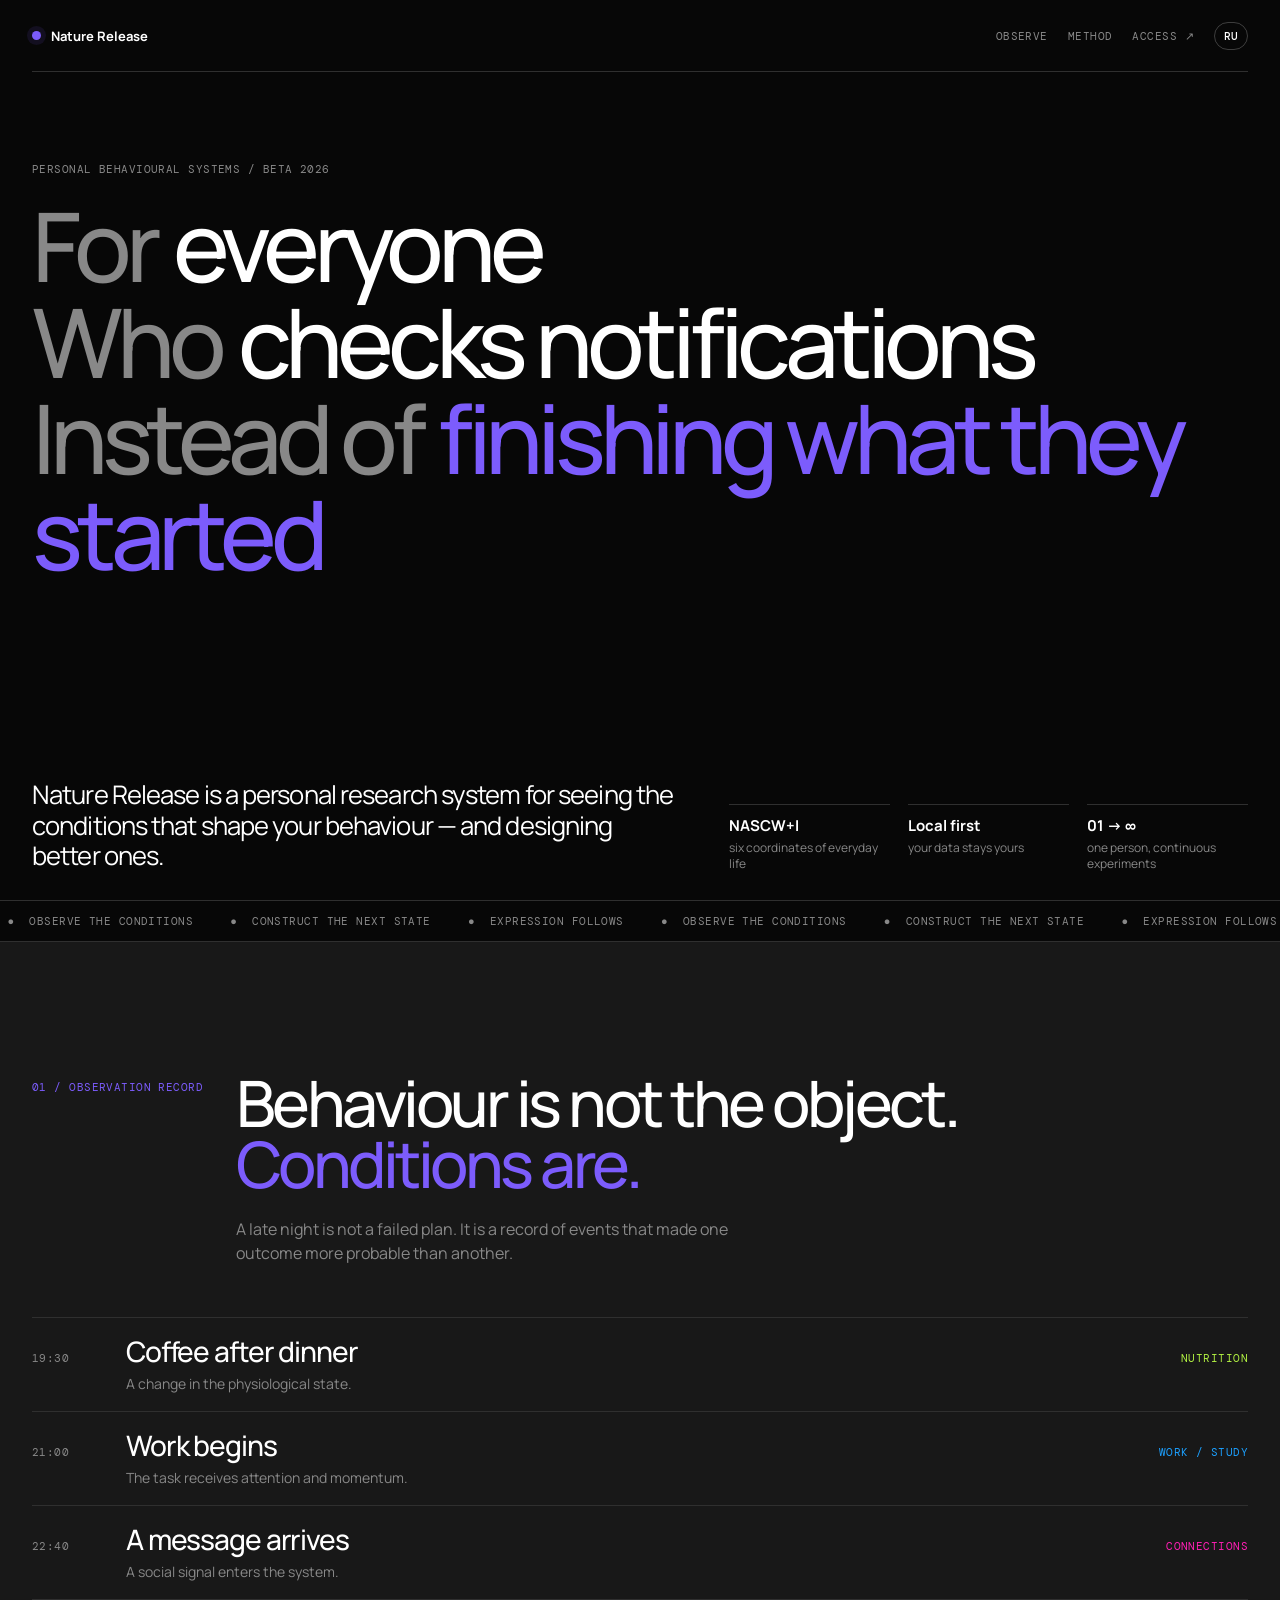
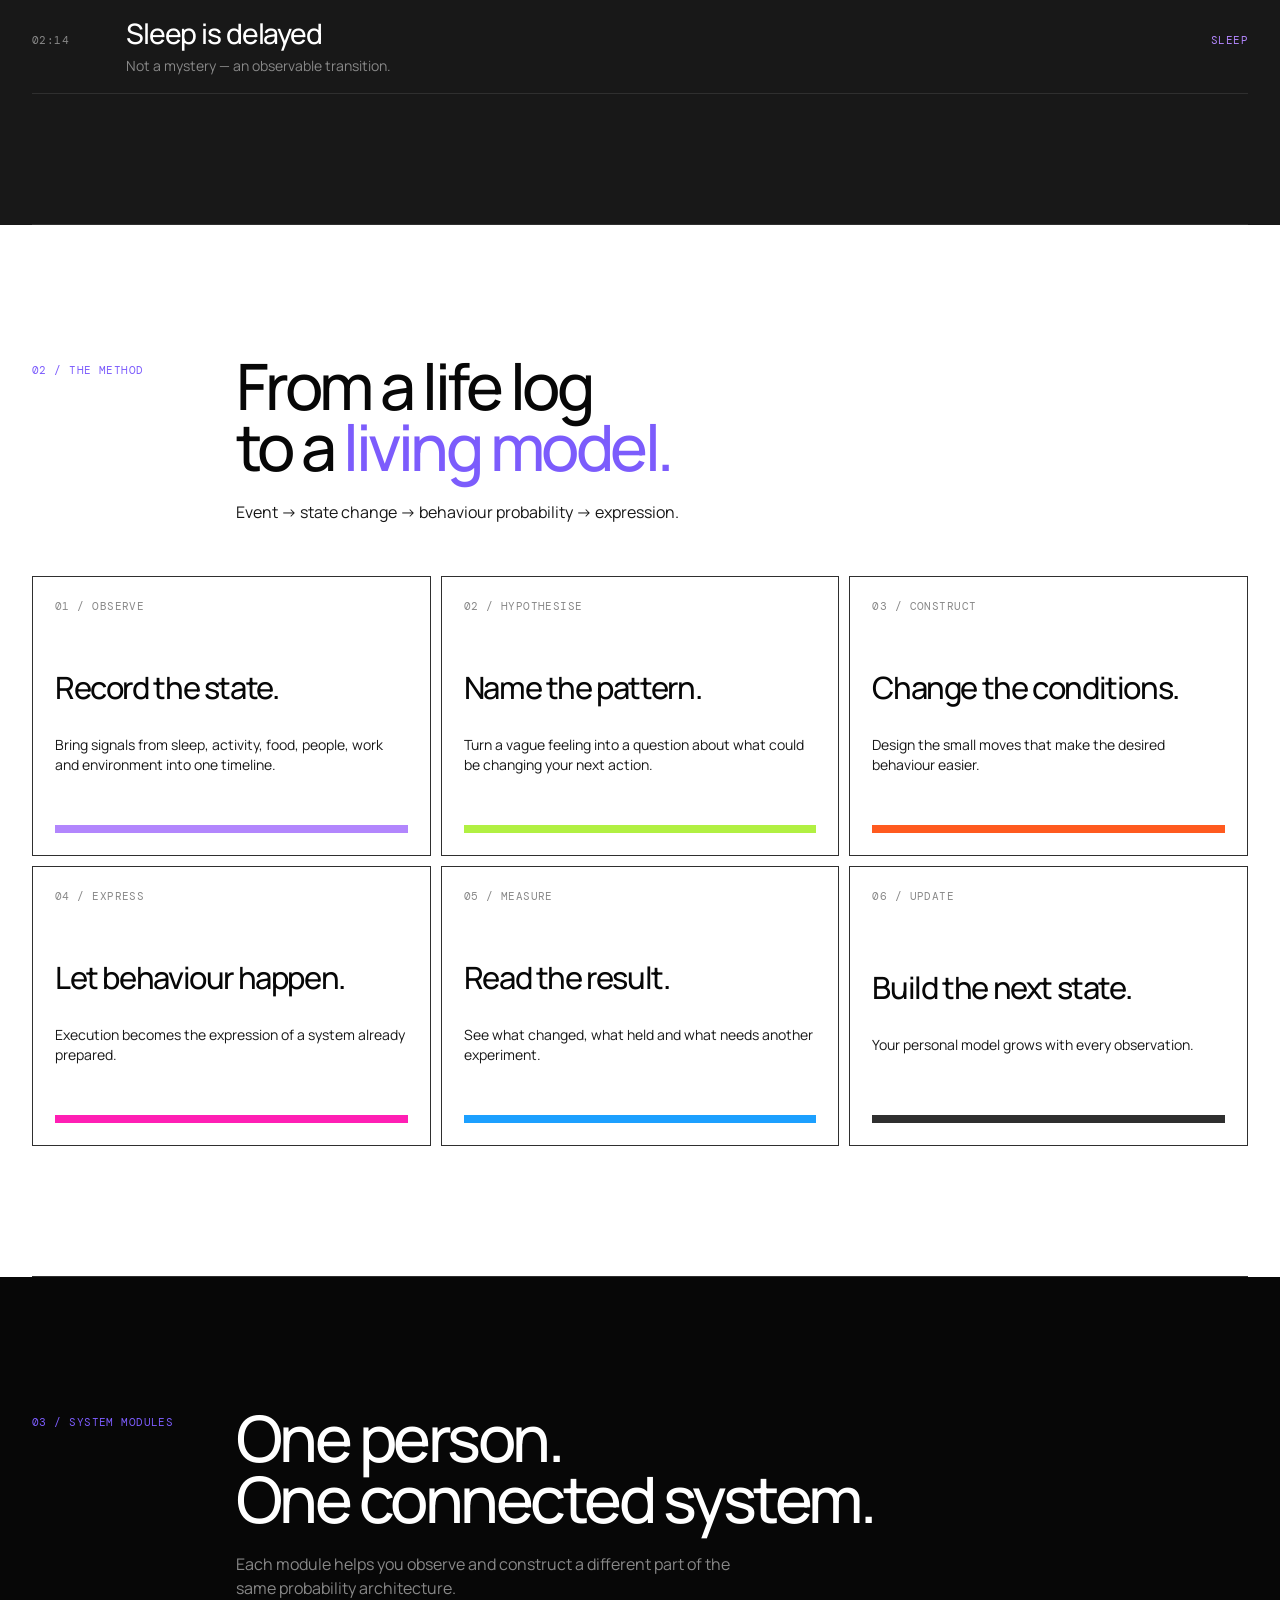
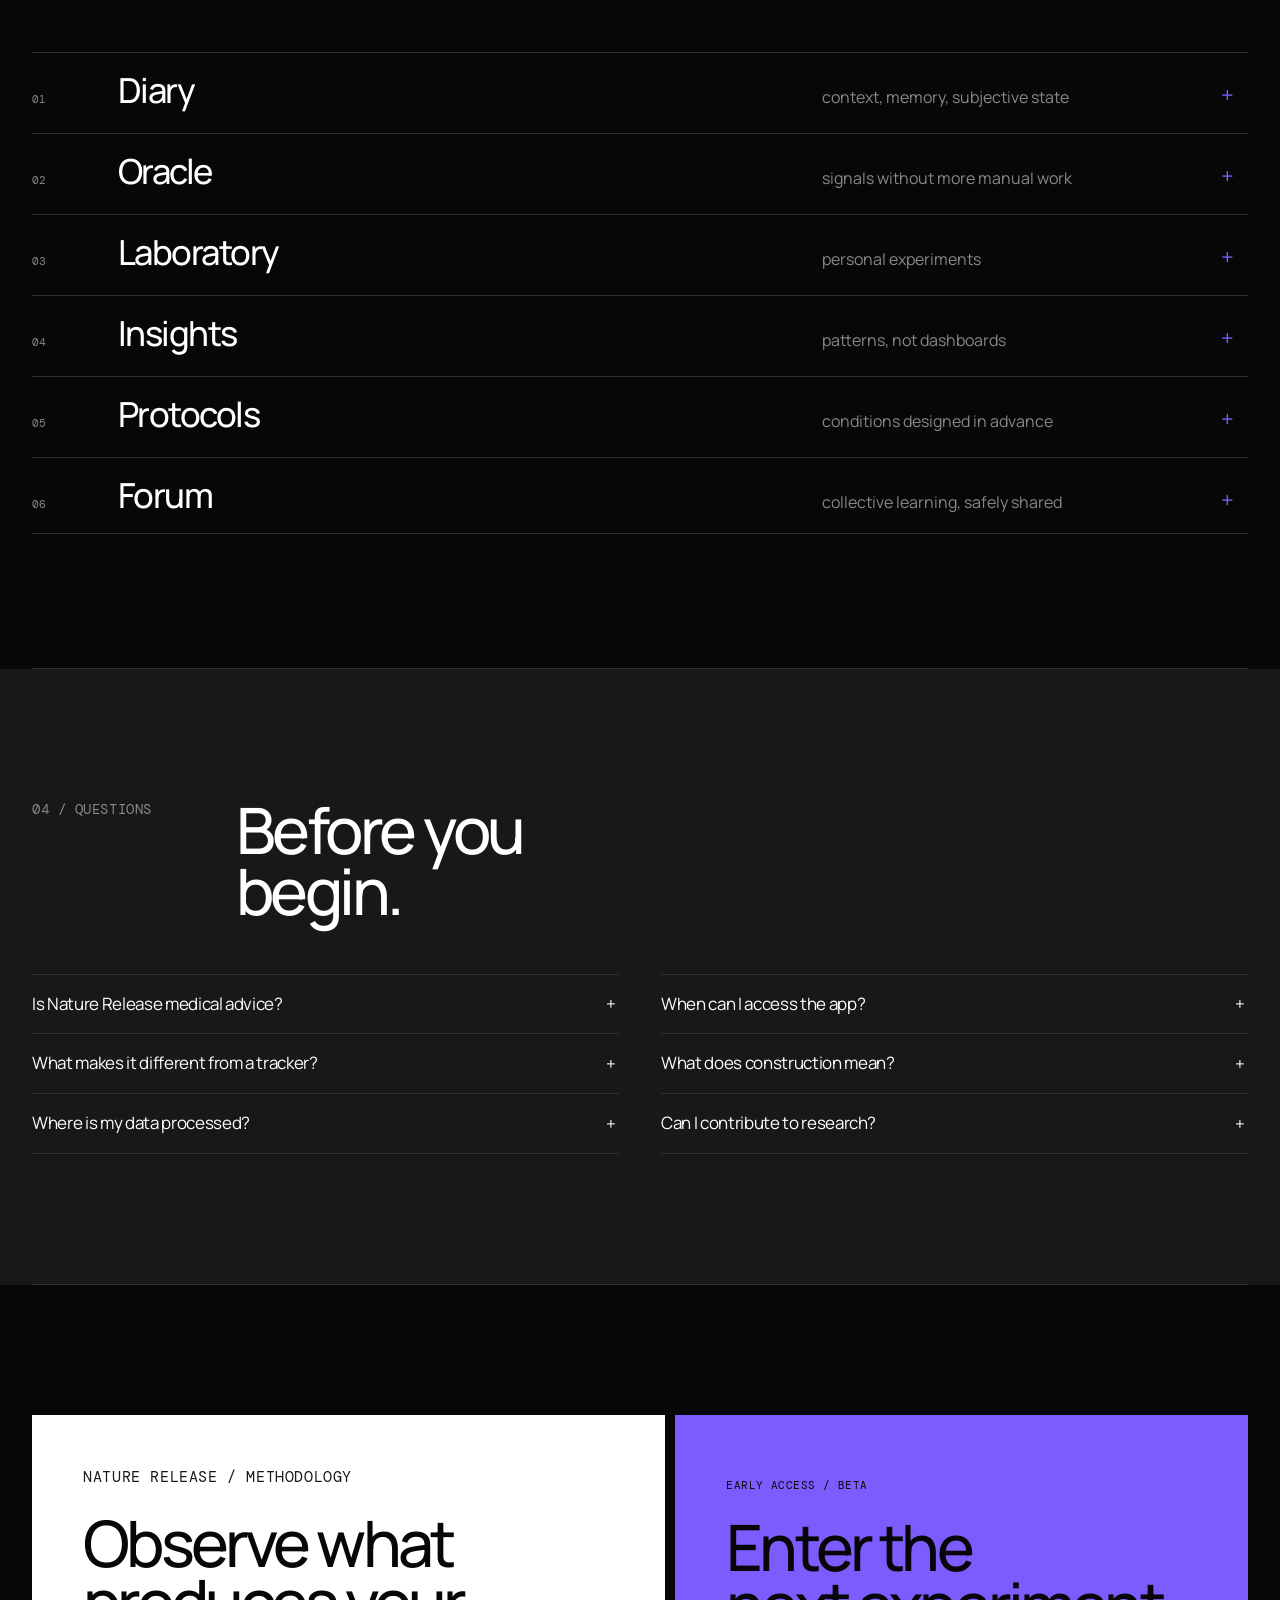
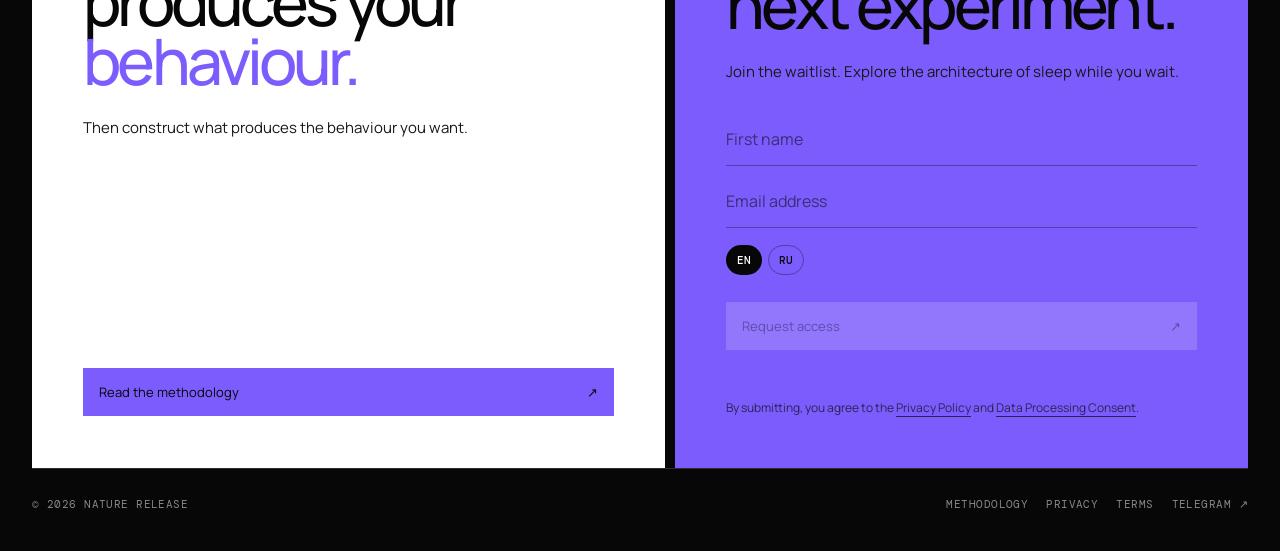
==== index.html @ 045cfcec "Use signal accent across site pages" ====
<!doctype html>
<html lang="en">
<head>
  <meta charset="utf-8"><meta name="viewport" content="width=device-width,initial-scale=1">
  <meta name="description" content="Nature Release is a personal research system for understanding the conditions that shape behaviour.">
  <title>Nature Release — Track. Experiment. Evolve.</title>
  <link rel="icon" type="image/png" href="assets/images/favicon.png">
  <link rel="preconnect" href="https://fonts.googleapis.com"><link rel="preconnect" href="https://fonts.gstatic.com" crossorigin>
  <link href="https://fonts.googleapis.com/css2?family=DM+Mono:wght@400;500&family=Manrope:wght@400;500;600;700&display=swap" rel="stylesheet">
  <link rel="stylesheet" href="assets/styles/tokens.css?v=signal-v2">
  <style>
    :root{--ink:var(--black);--paper:var(--white);--line:var(--grey);--quiet:var(--light-grey);--signal:var(--sleep)}*{box-sizing:border-box}html{scroll-behavior:smooth}body{margin:0;min-width:320px;overflow-x:hidden;background:var(--ink);color:var(--paper);font-family:Manrope,Arial,sans-serif;-webkit-font-smoothing:antialiased}a{color:inherit;text-decoration:none}button,input{font:inherit}.shell{width:min(1360px,calc(100% - 64px));margin:auto}.mono{font-family:"DM Mono",monospace;font-size:11px;letter-spacing:.04em;text-transform:uppercase}.nav{height:72px;display:flex;align-items:center;justify-content:space-between;gap:24px;border-bottom:1px solid var(--line)}.brand{display:flex;align-items:center;gap:10px;font-size:13px;font-weight:700}.mark{width:9px;height:9px;border-radius:50%;background:var(--signal);box-shadow:0 0 0 5px var(--sleep-10)}.nav__right{display:flex;align-items:center;gap:20px;color:var(--quiet)}.nav__link:hover{color:var(--signal)}.language{padding:6px 9px;border:1px solid var(--white-22);border-radius:99px;background:transparent;color:var(--paper);cursor:pointer;font:500 11px "DM Mono",monospace}.language:hover{border-color:var(--signal);color:var(--signal)}.hero{min-height:calc(100svh - 72px);display:flex;flex-direction:column;justify-content:space-between;padding:clamp(48px,7vw,92px) 0 28px}.eyebrow{margin:0 0 22px;color:var(--quiet)}h1{max-width:1120px;margin:0;font-size:clamp(58px,9vw,136px);font-weight:500;letter-spacing:-.06em;line-height:.86}em,.signal{color:var(--signal);font-style:normal}.hero__bottom{display:grid;grid-template-columns:minmax(0,1fr) minmax(380px,.8fr);gap:48px;align-items:end}.hero__intro{max-width:655px;margin:0;font-size:clamp(18px,2vw,28px);letter-spacing:-.035em;line-height:1.2}.facts{display:grid;grid-template-columns:repeat(3,1fr);gap:18px}.fact{padding-top:10px;border-top:1px solid var(--line)}.fact b{display:block;font-size:15px}.fact span{display:block;margin-top:4px;color:var(--quiet);font-size:12px;line-height:1.35}.ticker{overflow:hidden;border-top:1px solid var(--line);border-bottom:1px solid var(--line);white-space:nowrap}.ticker__track{display:flex;width:max-content;will-change:transform;animation:ticker 28s linear infinite}.ticker__track span{display:block;flex:none;padding:13px 0;color:var(--quiet)}@keyframes ticker{to{transform:translateX(-50%)}}.section{padding:130px 0;border-bottom:1px solid var(--line)}.head{display:grid;grid-template-columns:minmax(130px,1fr) minmax(0,2fr);gap:24px;margin-bottom:52px}.label{margin:8px 0 0;color:var(--signal)}h2{max-width:760px;margin:0;font-size:clamp(38px,5vw,72px);font-weight:500;letter-spacing:-.055em;line-height:.96}.about{max-width:520px;margin:22px 0 0;color:var(--quiet);font-size:16px;line-height:1.5}.observation{background:var(--dark-grey)}.record{display:grid;grid-template-columns:78px minmax(0,1fr) 160px;gap:16px;align-items:baseline;padding:18px 0;border-top:1px solid var(--line)}.record:last-child{border-bottom:1px solid var(--line)}.record__time{color:var(--quiet)}.record__title{font-size:clamp(20px,2.2vw,31px);font-weight:500;letter-spacing:-.04em;line-height:1.1}.method{background:var(--paper);color:var(--ink)}.method .label{color:var(--connection)}.method .about{color:var(--dark-grey)}.grid{display:grid;grid-template-columns:repeat(12,1fr);gap:10px}.card{grid-column:span 4;display:flex;min-height:280px;flex-direction:column;justify-content:space-between;padding:22px;border:1px solid var(--grey);transition:background .22s,color .22s,transform .22s}.card:hover{transform:translateY(-4px);background:var(--ink);color:var(--paper)}.card__num{color:var(--quiet)}.card h3{margin:32px 0;font-size:clamp(24px,2.4vw,35px);font-weight:500;letter-spacing:-.045em;line-height:1}.card p{margin:0;color:var(--dark-grey);font-size:14px;line-height:1.45}.card:hover p,.card:hover .card__num{color:var(--light-grey)}.bar{width:100%;height:8px;margin-top:22px;background:var(--sleep)}.card:nth-child(2) .bar{background:var(--nutrition)}.card:nth-child(3) .bar{background:var(--activity)}.card:nth-child(4) .bar{background:var(--connection)}.card:nth-child(5) .bar{background:var(--workstudy)}.card:nth-child(6) .bar{background:var(--grey)}.module{width:100%;padding:0;border:0;border-top:1px solid var(--line);background:transparent;color:inherit;text-align:left;cursor:pointer}.module:last-child{border-bottom:1px solid var(--line)}.module__top{display:grid;grid-template-columns:70px minmax(0,1fr) minmax(180px,.55fr) 32px;gap:16px;align-items:baseline;padding:20px 0}.module__num,.module__hint{color:var(--quiet)}.module__name{font-size:clamp(23px,2.7vw,39px);font-weight:500;letter-spacing:-.045em;line-height:1}.arrow{color:var(--signal);font-size:22px;text-align:right;transition:transform .25s}.module[aria-expanded="true"] .arrow{transform:rotate(45deg)}.detail{display:grid;grid-template-columns:70px minmax(0,1fr) minmax(180px,.55fr) 32px;gap:16px;max-height:0;overflow:hidden;opacity:0;transition:max-height .35s,opacity .25s,padding .25s}.module[aria-expanded="true"] .detail{max-height:150px;padding:0 0 24px;opacity:1}.detail p{grid-column:2/4;max-width:710px;margin:0;color:var(--quiet);font-size:15px;line-height:1.55}.detail strong{color:var(--paper);font-weight:500}.faq{background:var(--dark-grey)}.faq-grid{display:grid;grid-template-columns:repeat(2,minmax(0,1fr));gap:0 42px}.faq details{border-top:1px solid var(--line)}.faq details:last-child{border-bottom:1px solid var(--line)}summary{display:flex;justify-content:space-between;gap:18px;padding:18px 0;cursor:pointer;font-size:17px;letter-spacing:-.02em;list-style:none}summary::-webkit-details-marker{display:none}summary:after{content:'+';color:var(--signal);font:400 20px "DM Mono",monospace}details[open] summary:after{content:'−'}.faq p{margin:0 0 20px;color:var(--quiet);font-size:14px;line-height:1.55}.access{padding-bottom:0}.access-grid{display:grid;grid-template-columns:1.05fr .95fr;gap:10px}.manifesto,.signup{min-height:500px;padding:clamp(28px,4vw,58px)}.manifesto{display:flex;flex-direction:column;justify-content:space-between;background:var(--paper);color:var(--ink)}.manifesto h2,.signup h2{margin:26px 0;font-size:clamp(40px,5vw,73px);font-weight:500;letter-spacing:-.06em;line-height:.92}.manifesto p,.signup__intro{max-width:480px;margin:0;color:var(--dark-grey);font-size:15px;line-height:1.45}.line-link,.submit{display:flex;justify-content:space-between;padding-top:12px;border-top:1px solid currentColor;font-size:13px}.signup{background:var(--signal);color:var(--ink)}.signup__intro{margin-bottom:30px}.signup form{display:grid;gap:9px;max-width:480px}.signup input{width:100%;padding:15px 0;border:0;border-bottom:1px solid var(--black-35);border-radius:0;outline:0;background:transparent;color:var(--ink);font-size:16px}.signup input::placeholder{color:var(--black-55)}.form-language{display:flex;gap:6px;margin:8px 0}.form-language button{padding:7px 10px;border:1px solid var(--black-35);border-radius:99px;background:transparent;color:var(--ink);cursor:pointer;font:500 11px "DM Mono",monospace}.form-language button.active{background:var(--ink);color:var(--paper)}.submit{width:100%;margin-top:10px;border-right:0;border-bottom:0;border-left:0;background:transparent;color:var(--ink);cursor:pointer;text-align:left}.submit:disabled{opacity:.6;cursor:wait}.message{min-height:20px;margin:7px 0 0;font-size:13px}.note{max-width:480px;margin:22px 0 0;color:var(--black-68);font-size:12px;line-height:1.45}.note a{border-bottom:1px solid currentColor}.footer{display:flex;justify-content:space-between;gap:18px;padding:28px 0 40px;color:var(--quiet)}.footer__links{display:flex;flex-wrap:wrap;gap:18px}.footer a:hover{color:var(--paper)}.reveal{opacity:0;transform:translateY(16px);transition:opacity .65s,transform .65s}.reveal.visible{opacity:1;transform:none}@media(max-width:900px){.hero__bottom,.head,.access-grid{grid-template-columns:1fr}.card{grid-column:span 6}.record{grid-template-columns:48px minmax(0,1fr)}.record__meta{grid-column:2;text-align:left}.module__top{grid-template-columns:45px minmax(0,1fr) 30px}.module__hint{display:none}.detail{grid-template-columns:45px minmax(0,1fr) 30px}.detail p{grid-column:2/3}}@media(max-width:620px){.shell{width:min(100% - 34px,1360px)}.nav{height:58px}.nav__right{gap:10px}.nav__link:not(:last-of-type){display:none}.hero{min-height:calc(100svh - 58px);padding:40px 0 20px}h1{font-size:clamp(55px,16.2vw,92px);line-height:.9}.facts{gap:10px}.fact b{font-size:13px}.fact span{font-size:11px}.section{padding:78px 0}.head{margin-bottom:34px}h2{font-size:clamp(38px,13vw,62px)}.grid{display:block}.card{min-height:230px;margin-top:-1px}.faq-grid{grid-template-columns:1fr}.manifesto,.signup{min-height:0;padding:30px 22px}.footer{flex-wrap:wrap;font-size:11px}}
    /* Interface accent is intentionally separate from NASCW condition colours. */
    :root{--signal:var(--signal-value,#7C5CFC);--signal-10:rgb(from var(--signal) r g b / .1)}
    .mark{box-shadow:0 0 0 5px var(--signal-10)}
    .method .label{color:var(--signal)}
    .record:nth-child(1) .record__meta{color:var(--nutrition)}
    .record:nth-child(2) .record__meta{color:var(--workstudy)}
    .record:nth-child(3) .record__meta{color:var(--connection)}
    .record:nth-child(4) .record__meta{color:var(--sleep)}
    .module{appearance:none;-webkit-appearance:none;-webkit-tap-highlight-color:transparent}
    .module:focus{outline:none}.module:focus-visible{outline:1px solid var(--signal);outline-offset:-1px}.module:active,.module[aria-expanded="true"]{background:transparent;color:var(--paper)}
    .head{grid-template-columns:180px minmax(0,1fr)}
    .line-link,.submit{min-height:48px;padding:14px 16px;border:1px solid currentColor;align-items:center;transition:transform .2s,background .2s,color .2s}.manifesto .line-link,.signup .submit{background:var(--ink);color:var(--paper)}.manifesto .line-link:hover,.signup .submit:hover{transform:translateY(-2px);background:transparent;color:var(--ink)}
    .line-link,.submit{border:0}.manifesto .line-link{background:var(--signal);color:var(--black)}.signup .submit{background:var(--paper);color:var(--black)}.manifesto .line-link:hover,.signup .submit:hover{background:var(--ink);color:var(--paper)}.signup .submit:disabled,.signup .submit:disabled:hover{transform:none;background:var(--white-28);color:var(--black-55);cursor:not-allowed}
    .arrow,.faq-icon{display:inline-grid;place-items:center;width:1em;height:1em;line-height:1;transform-origin:50% 50%;transition:transform .32s cubic-bezier(.2,.8,.2,1);will-change:transform}.module[aria-expanded="true"] .arrow{transform:rotate(135deg)}
    .faq-item{border-top:1px solid var(--line)}.faq-grid>div .faq-item:last-child{border-bottom:1px solid var(--line)}.faq-toggle{display:flex;align-items:center;justify-content:space-between;gap:18px;width:100%;padding:18px 0;border:0;background:transparent;color:var(--paper);cursor:pointer;font:400 17px/1.35 Manrope,Arial,sans-serif;letter-spacing:-.02em;text-align:left;appearance:none;-webkit-appearance:none;-webkit-tap-highlight-color:transparent}.faq-toggle:focus{outline:none}.faq-toggle:focus-visible{outline:1px solid var(--signal);outline-offset:-1px}.faq-toggle[aria-expanded="true"] .faq-icon{transform:rotate(135deg)}.faq-answer{max-height:0;overflow:hidden;opacity:0;transition:max-height .35s ease,opacity .22s ease,padding .22s ease}.faq-item[aria-expanded="true"] .faq-answer{max-height:220px;padding-bottom:20px;opacity:1}.faq-answer p{margin:0;color:var(--quiet);font-size:14px;line-height:1.55}
    .record__desc{display:block;margin-top:7px;color:var(--quiet);font-size:14px}.record__meta{color:var(--signal);text-align:right}
    .hero__title{max-width:1240px;margin:0;font-size:clamp(52px,7.5vw,114px);font-weight:500;letter-spacing:-.065em;line-height:1}.hero__for,.hero__line{display:block}.hero__for{display:flex;gap:.18em}.hero__line{display:block}.hero__label{color:var(--quiet);font:inherit;letter-spacing:inherit}.hero__line .hero__label{margin-right:.18em}.hero__thesis{display:inline;position:relative;top:0;overflow-wrap:anywhere;transition:opacity .32s ease,top .32s cubic-bezier(.2,.8,.2,1)}.hero__thesis--signal{color:var(--signal)}.hero__thesis.is-leaving{opacity:0;top:.12em}.hero__thesis.is-entering{opacity:0;top:-.12em;transition:none}
    @media(max-width:900px){.head{grid-template-columns:1fr}}
    @media(max-width:620px){.hero__title{font-size:clamp(47px,13.5vw,72px);line-height:1}}
  </style>
</head>
<body>
  <header class="shell nav"><a class="brand" href="#top" data-analytics-cta="brand"><i class="mark"></i>Nature Release</a><nav class="nav__right mono"><a class="nav__link" href="#observation" data-analytics-cta="header_observation" data-t="nav1">Observe</a><a class="nav__link" href="#method" data-analytics-cta="header_method" data-t="nav2">Method</a><a class="nav__link" href="#access" data-analytics-cta="header_access" data-t="nav3">Access ↗</a><button class="language" id="language">RU</button></nav></header>
  <main id="top">
    <section class="shell hero"><div class="reveal"><p class="mono eyebrow" data-t="eyebrow">Personal behavioural systems / Beta 2026</p><h1 class="hero__title"><span class="hero__for"><span class="hero__label" id="heroForLabel">For</span><span id="heroFor">everyone</span></span><span class="hero__line"><span class="hero__label" id="heroWhoLabel">Who</span><span class="hero__thesis" id="heroWho">scrolls Reels</span></span><span class="hero__line"><span class="hero__label" id="heroInsteadLabel">Instead of</span><span class="hero__thesis hero__thesis--signal" id="heroInstead">going to sleep</span></span></h1></div><div class="hero__bottom reveal"><p class="hero__intro" data-t="intro">Nature Release is a personal research system for seeing the conditions that shape your behaviour — and designing better ones.</p><div class="facts"><div class="fact"><b>NASCW+I</b><span data-t="fact1">six coordinates of everyday life</span></div><div class="fact"><b data-t="fact2b">Local first</b><span data-t="fact2">your data stays yours</span></div><div class="fact"><b>01 → ∞</b><span data-t="fact3">one person, continuous experiments</span></div></div></div></section>
    <div class="ticker mono"><div class="ticker__track"><span data-h="ticker">&nbsp;●&nbsp; OBSERVE THE CONDITIONS &nbsp;&nbsp;&nbsp; ●&nbsp; CONSTRUCT THE NEXT STATE &nbsp;&nbsp;&nbsp; ●&nbsp; EXPRESSION FOLLOWS &nbsp;&nbsp;&nbsp; ●&nbsp; OBSERVE THE CONDITIONS &nbsp;&nbsp;&nbsp; ●&nbsp; CONSTRUCT THE NEXT STATE &nbsp;&nbsp;&nbsp; ●&nbsp; EXPRESSION FOLLOWS &nbsp;&nbsp;&nbsp;</span><span data-h="ticker" aria-hidden="true">&nbsp;●&nbsp; OBSERVE THE CONDITIONS &nbsp;&nbsp;&nbsp; ●&nbsp; CONSTRUCT THE NEXT STATE &nbsp;&nbsp;&nbsp; ●&nbsp; EXPRESSION FOLLOWS &nbsp;&nbsp;&nbsp; ●&nbsp; OBSERVE THE CONDITIONS &nbsp;&nbsp;&nbsp; ●&nbsp; CONSTRUCT THE NEXT STATE &nbsp;&nbsp;&nbsp; ●&nbsp; EXPRESSION FOLLOWS &nbsp;&nbsp;&nbsp;</span></div></div>
    <section class="observation" id="observation"><div class="shell section"><div class="head reveal"><p class="mono label" data-t="olabel">01 / Observation record</p><div><h2 data-h="otitle">Behaviour is not the object.<br><span class="signal">Conditions are.</span></h2><p class="about" data-t="oabout">A late night is not a failed plan. It is a record of events that made one outcome more probable than another.</p></div></div><div class="reveal"><article class="record"><span class="record__time mono">19:30</span><div><strong class="record__title" data-t="r1">Coffee after dinner</strong><span class="record__desc" data-t="rd1">A change in the physiological state.</span></div><span class="record__meta mono" data-t="rm1">Nutrition</span></article><article class="record"><span class="record__time mono">21:00</span><div><strong class="record__title" data-t="r2">Work begins</strong><span class="record__desc" data-t="rd2">The task receives attention and momentum.</span></div><span class="record__meta mono" data-t="rm2">Work / Study</span></article><article class="record"><span class="record__time mono">22:40</span><div><strong class="record__title" data-t="r3">A message arrives</strong><span class="record__desc" data-t="rd3">A social signal enters the system.</span></div><span class="record__meta mono" data-t="rm3">Connections</span></article><article class="record"><span class="record__time mono">02:14</span><div><strong class="record__title" data-t="r4">Sleep is delayed</strong><span class="record__desc" data-t="rd4">Not a mystery — an observable transition.</span></div><span class="record__meta mono" data-t="rm4">Sleep</span></article></div></div></section>
    <section class="method" id="method"><div class="shell section"><div class="head reveal"><p class="mono label" data-t="mlabel">02 / The method</p><div><h2 data-h="mtitle">From a life log<br>to a <em>living model.</em></h2><p class="about" data-t="mabout">Event → state change → behaviour probability → expression.</p></div></div><div class="grid reveal" id="cards"></div></div></section>
    <section id="system"><div class="shell section"><div class="head reveal"><p class="mono label" data-t="slabel">03 / System modules</p><div><h2 data-h="stitle">One person.<br>One connected system.</h2><p class="about" data-t="sabout">Each module helps you observe and construct a different part of the same probability architecture.</p></div></div><div class="reveal" id="modules"></div></div></section>
    <section class="faq"><div class="shell section"><div class="head reveal"><p class="mono label" data-t="flabel">04 / Questions</p><div><h2 data-h="ftitle">Before you<br>begin.</h2></div></div><div class="faq-grid reveal" id="faqs"></div></div></section>
    <section class="shell section access" id="access"><div class="access-grid reveal"><article class="manifesto"><div><p class="mono" data-t="manifestoLabel">Nature Release / Methodology</p><h2 data-h="manifesto">Observe what<br>produces your<br><span class="signal">behaviour.</span></h2><p data-t="manifestoCopy">Then construct what produces the behaviour you want.</p></div><a class="line-link" href="methodology/" data-analytics-cta="methodology" data-h="methodology"><span>Read the methodology</span><span>↗</span></a></article><article class="signup"><p class="mono" data-t="signupLabel">Early access / Beta</p><h2 data-h="signupTitle">Enter the<br>next experiment.</h2><p class="signup__intro" data-t="signupCopy">Join the waitlist. Explore the architecture of sleep while you wait.</p><form id="joinForm" novalidate><input id="name" required autocomplete="given-name" data-p="name" placeholder="First name"><input id="email" type="email" required autocomplete="email" data-p="email" placeholder="Email address"><div class="form-language"><button type="button" class="active" data-form="EN">EN</button><button type="button" data-form="RU">RU</button></div><button class="submit" id="submit" type="submit" data-analytics-cta="waitlist_submit"><span data-t="submit">Request access</span><span>↗</span></button></form><p class="message" id="message" role="status"></p><p class="note" data-h="note">By submitting, you agree to the <a href="privacy-policy.html">Privacy Policy</a> and <a href="data-processing-consent.html">Data Processing Consent</a>.</p></article></div></section>
  </main>
  <footer class="shell footer mono"><span data-t="footer">© 2026 Nature Release</span><div class="footer__links"><a href="methodology/" data-t="methodologyFooter">Methodology</a><a href="privacy-policy.html" data-t="privacy">Privacy</a><a href="terms-of-service.html" data-t="terms">Terms</a><a href="https://t.me/naturerelease" target="_blank" rel="noopener">Telegram ↗</a></div></footer>
  <script src="assets/data/hero-theses.js"></script>
  <script>
    localStorage.setItem('nr-lang','EN');
    const content={EN:{nav1:'Observe',nav2:'Method',nav3:'Access ↗',eyebrow:'Personal behavioural systems / Beta 2026',hero:'Stop tracking.<br>Start <em>constructing.</em>',intro:'Nature Release is a personal research system for seeing the conditions that shape your behaviour — and designing better ones.',fact1:'six coordinates of everyday life',fact2b:'Local first',fact2:'your data stays yours',fact3:'one person, continuous experiments',ticker:'&nbsp;●&nbsp; OBSERVE THE CONDITIONS &nbsp;&nbsp;&nbsp; ●&nbsp; CONSTRUCT THE NEXT STATE &nbsp;&nbsp;&nbsp; ●&nbsp; EXPRESSION FOLLOWS &nbsp;&nbsp;&nbsp; ●&nbsp; OBSERVE THE CONDITIONS &nbsp;&nbsp;&nbsp; ●&nbsp; CONSTRUCT THE NEXT STATE &nbsp;&nbsp;&nbsp; ●&nbsp; EXPRESSION FOLLOWS &nbsp;&nbsp;&nbsp;',olabel:'01 / Observation record',otitle:'Behaviour is not the object.<br><span class="signal">Conditions are.</span>',oabout:'A late night is not a failed plan. It is a record of events that made one outcome more probable than another.',r1:'Coffee after dinner',rd1:'A change in the physiological state.',rm1:'Nutrition',r2:'Work begins',rd2:'The task receives attention and momentum.',rm2:'Work / Study',r3:'A message arrives',rd3:'A social signal enters the system.',rm3:'Connections',r4:'Sleep is delayed',rd4:'Not a mystery — an observable transition.',rm4:'Sleep',mlabel:'02 / The method',mtitle:'From a life log<br>to a <em>living model.</em>',mabout:'Event → state change → behaviour probability → expression.',slabel:'03 / System modules',stitle:'One person.<br>One connected system.',sabout:'Each module helps you observe and construct a different part of the same probability architecture.',flabel:'04 / Questions',ftitle:'Before you<br>begin.',manifestoLabel:'Nature Release / Methodology',manifesto:'Observe what<br>produces your<br><span class="signal">behaviour.</span>',manifestoCopy:'Then construct what produces the behaviour you want.',methodology:'<span>Read the methodology</span><span>↗</span>',signupLabel:'Early access / Beta',signupTitle:'Enter the<br>next experiment.',signupCopy:'Join the waitlist. Explore the architecture of sleep while you wait.',name:'First name',email:'Email address',submit:'Request access',note:'By submitting, you agree to the <a href="privacy-policy.html">Privacy Policy</a> and <a href="data-processing-consent.html">Data Processing Consent</a>.',footer:'© 2026 Nature Release',methodologyFooter:'Methodology',privacy:'Privacy',terms:'Terms',required:'Enter your name and a valid email address.',error:'Could not submit the form. Please try again shortly.',success:'You’re on the list. We’ll be in touch.'},RU:{nav1:'Наблюдение',nav2:'Метод',nav3:'Доступ ↗',eyebrow:'Поведенческие системы / Бета 2026',hero:'Не трекай.<br><em>Конструируй.</em>',intro:'Nature Release — личная исследовательская система, которая помогает видеть условия твоего поведения и проектировать лучшие.',fact1:'шесть координат повседневной жизни',fact2b:'Local first',fact2:'твои данные остаются твоими',fact3:'один человек, непрерывные эксперименты',ticker:'&nbsp;●&nbsp; НАБЛЮДАЙ УСЛОВИЯ &nbsp;&nbsp;&nbsp; ●&nbsp; КОНСТРУИРУЙ СЛЕДУЮЩЕЕ СОСТОЯНИЕ &nbsp;&nbsp;&nbsp; ●&nbsp; ПОВЕДЕНИЕ СЛЕДУЕТ &nbsp;&nbsp;&nbsp; ●&nbsp; НАБЛЮДАЙ УСЛОВИЯ &nbsp;&nbsp;&nbsp; ●&nbsp; КОНСТРУИРУЙ СЛЕДУЮЩЕЕ СОСТОЯНИЕ &nbsp;&nbsp;&nbsp; ●&nbsp; ПОВЕДЕНИЕ СЛЕДУЕТ &nbsp;&nbsp;&nbsp;',olabel:'01 / Запись наблюдения',otitle:'Поведение — не объект.<br><span class="signal">Объект — условия.</span>',oabout:'Поздний сон — не провал плана. Это запись событий, которые сделали один исход вероятнее другого.',r1:'Кофе после ужина',rd1:'Изменение физиологического состояния.',rm1:'Питание',r2:'Начинается работа',rd2:'Задача получает внимание и инерцию.',rm2:'Работа / Учёба',r3:'Приходит сообщение',rd3:'В систему входит социальный сигнал.',rm3:'Связи',r4:'Сон откладывается',rd4:'Не загадка, а наблюдаемый переход.',rm4:'Сон',mlabel:'02 / Метод',mtitle:'От лога жизни<br>к <em>живой модели.</em>',mabout:'Событие → изменение состояния → вероятность поведения → экспрессия.',slabel:'03 / Модули системы',stitle:'Один человек.<br>Одна связная система.',sabout:'Каждый модуль помогает наблюдать и конструировать отдельную часть одной архитектуры вероятностей.',flabel:'04 / Вопросы',ftitle:'Перед тем,<br>как начать.',manifestoLabel:'Nature Release / Методология',manifesto:'Наблюдай, что<br>определяет твоё<br><span class="signal">поведение.</span>',manifestoCopy:'Затем конструируй то, что определяет желаемое поведение.',methodology:'<span>Читать методологию</span><span>↗</span>',signupLabel:'Ранний доступ / Бета',signupTitle:'Войди в<br>следующий эксперимент.',signupCopy:'Оставь заявку на ранний доступ и бесплатный гайд по сну.',name:'Имя',email:'Электронная почта',submit:'Запросить доступ',note:'Отправляя форму, вы соглашаетесь с <a href="privacy-policy.html">Политикой конфиденциальности</a> и <a href="data-processing-consent.html">Согласием на обработку данных</a>.',footer:'© 2026 Nature Release',methodologyFooter:'Методология',privacy:'Конфиденциальность',terms:'Условия',required:'Введи имя и корректный email.',error:'Не удалось отправить форму. Попробуй ещё раз позже.',success:'Ты в списке. Скоро свяжемся.'}};
    const data={EN:{cards:[['Observe','Record the state.','Bring signals from sleep, activity, food, people, work and environment into one timeline.'],['Hypothesise','Name the pattern.','Turn a vague feeling into a question about what could be changing your next action.'],['Construct','Change the conditions.','Design the small moves that make the desired behaviour easier.'],['Express','Let behaviour happen.','Execution becomes the expression of a system already prepared.'],['Measure','Read the result.','See what changed, what held and what needs another experiment.'],['Update','Build the next state.','Your personal model grows with every observation.']],modules:[['Diary','context, memory, subjective state','The place for details numbers cannot hold: what happened, what mattered, and <strong>how it felt.</strong>'],['Oracle','signals without more manual work','A private layer that transforms lived signals into <strong>useful observations.</strong>'],['Laboratory','personal experiments','Form a hypothesis, make a change, and turn everyday life into a <strong>personal science practice.</strong>'],['Insights','patterns, not dashboards','Find the relationships that make your state change — and turn them into <strong>clear next moves.</strong>'],['Protocols','conditions designed in advance','Turn what works into a sequence that <strong>reduces unnecessary decisions.</strong>'],['Forum','collective learning, safely shared','Anonymised experiments and shared signals for discovering what is worth <strong>testing next.</strong>']],faq:[['Is Nature Release medical advice?','No. It is a self-observation and experimentation tool, not a medical service, diagnosis or treatment.'],['What makes it different from a tracker?','Tracking describes what happened. Nature Release helps you understand what made it likely — and what to construct next.'],['Where is my data processed?','Privacy is a product principle. Nature Release is being designed to keep personal context under your control.'],['When can I access the app?','We are opening access in waves. Joining the waitlist is the best way to receive an invitation.'],['What does construction mean?','It is behaviour that makes another desired behaviour more likely: preparing the environment, arranging support, or removing friction.'],['Can I contribute to research?','Yes. Nature Release is building towards a community of thoughtful, privacy-respecting personal experiments.']]},RU:{cards:[['Наблюдай','Зафиксируй состояние.','Собери сигналы сна, активности, питания, людей, работы и среды в одну линию времени.'],['Гипотезируй','Назови паттерн.','Преврати смутное ощущение в вопрос о том, что меняет следующее действие.'],['Конструируй','Измени условия.','Спроектируй небольшие действия, которые делают желаемое поведение легче.'],['Экспрессируй','Дай поведению случиться.','Исполнение становится экспрессией уже подготовленной системы.'],['Измеряй','Считай результат.','Увидь, что изменилось, что сработало и что требует нового эксперимента.'],['Обновляй','Собери следующее состояние.','Личная модель растёт с каждым наблюдением.']],modules:[['Дневник','контекст, память, субъективное состояние','Место для деталей, которые не удерживают числа: что произошло, что было важно и <strong>как это ощущалось.</strong>'],['Оракул','сигналы без ручной работы','Приватный слой, который превращает прожитые сигналы в <strong>полезные наблюдения.</strong>'],['Лаборатория','личные эксперименты','Сформулируй гипотезу, внеси изменение и преврати жизнь в <strong>личную научную практику.</strong>'],['Инсайты','паттерны, а не дашборды','Найди связи, меняющие твоё состояние, и преврати их в <strong>понятные следующие шаги.</strong>'],['Протоколы','условия, подготовленные заранее','Преврати рабочее решение в последовательность, которая <strong>убирает лишние решения.</strong>'],['Форум','коллективное обучение','Анонимные эксперименты и общие сигналы для поиска того, что стоит <strong>проверить следующим.</strong>']],faq:[['Nature Release — это медицинская рекомендация?','Нет. Это инструмент самонаблюдения и экспериментов, а не медицинская услуга, диагностика или лечение.'],['Чем это отличается от трекера?','Трекинг описывает произошедшее. Nature Release помогает понять, что сделало его вероятным, и что стоит сконструировать дальше.'],['Где обрабатываются мои данные?','Приватность — принцип продукта. Личный контекст остаётся под твоим контролем.'],['Когда я получу доступ?','Мы открываем доступ волнами. Лист ожидания — лучший способ получить приглашение.'],['Что значит «конструирование»?','Это поведение, которое делает другое желаемое поведение вероятнее: подготовка среды, поддержка или устранение трения.'],['Можно участвовать в исследованиях?','Да. Nature Release движется к сообществу осмысленных и приватных личных экспериментов.']]}};
    let lang=localStorage.getItem('nr-lang')==='RU'?'RU':'EN', formLang=lang;const $=s=>document.querySelector(s);function render(){const t=content[lang],d=data[lang];document.documentElement.lang=lang==='RU'?'ru':'en';document.title=lang==='RU'?'Nature Release — Личная исследовательская система':'Nature Release — Track. Experiment. Evolve.';document.querySelectorAll('[data-t]').forEach(e=>e.textContent=t[e.dataset.t]);document.querySelectorAll('[data-h]').forEach(e=>e.innerHTML=t[e.dataset.h]);document.querySelectorAll('[data-p]').forEach(e=>e.placeholder=t[e.dataset.p]);$('#language').textContent=lang==='EN'?'RU':'EN';document.querySelectorAll('[data-form]').forEach(e=>e.classList.toggle('active',e.dataset.form===formLang));$('#cards').innerHTML=d.cards.map((x,i)=>`<article class="card"><span class="mono card__num">0${i+1} / ${x[0]}</span><div><h3>${x[1]}</h3><p>${x[2]}</p></div><span class="bar"></span></article>`).join('');$('#modules').innerHTML=d.modules.map((x,i)=>`<button class="module" type="button" aria-expanded="false"><span class="module__top"><span class="module__num mono">0${i+1}</span><span class="module__name">${x[0]}</span><span class="module__hint">${x[1]}</span><span class="arrow">+</span></span><span class="detail"><span></span><p>${x[2]}</p></span></button>`).join('');$('#faqs').innerHTML=[0,1].map(c=>`<div>${d.faq.slice(c*3,c*3+3).map(x=>`<details><summary>${x[0]}</summary><p>${x[1]}</p></details>`).join('')}</div>`).join('');document.querySelectorAll('.module').forEach(e=>e.onclick=()=>{const open=e.getAttribute('aria-expanded')!=='true';document.querySelectorAll('.module').forEach(x=>x.setAttribute('aria-expanded','false'));e.setAttribute('aria-expanded',open)});}
    $('#language').onclick=()=>{lang=lang==='EN'?'RU':'EN';formLang=lang;localStorage.setItem('nr-lang',lang);render()};document.querySelectorAll('[data-form]').forEach(e=>e.onclick=()=>{formLang=e.dataset.form;render()});
    const URL='https://cdexegroosuxkceuwx.supabase.co'.replace('cdexegroosuxkceuwx','cdexegroosuxrxkceuwx'),KEY='sb_publishable_96d1xVbpmVMEZItiLXQlqg_JjCTYqGR';
    const ANALYTICS_ENDPOINT=`${URL}/functions/v1/capture-analytics-event`;
    const nrAnalytics=(()=>{
      const storageKey='nr-landing-anonymous-session-id',tabKey='nr-landing-client-session-id',now=Date.now();
      let clickCount=0,maxScrollDepth=0,engagementSent=false;
      const createId=prefix=>window.crypto&&crypto.randomUUID?`${prefix}_${crypto.randomUUID()}`:`${prefix}_${now}_${Math.random().toString(36).slice(2)}`;
      function getStoredId(storage,key,prefix){let value=storage.getItem(key);if(!value){value=createId(prefix);storage.setItem(key,value)}return value}
      function getCookie(name){const prefix=`${encodeURIComponent(name)}=`;return document.cookie.split(';').map(value=>value.trim()).find(value=>value.startsWith(prefix))?.slice(prefix.length)||null}
      function getOrCreateVisitorId(){const existing=getCookie('nr_visitor_id');const visitorId=existing?decodeURIComponent(existing):createId('nr_visitor');document.cookie=`nr_visitor_id=${encodeURIComponent(visitorId)}; Path=/; Domain=naturerelease.com; Max-Age=34560000; SameSite=Lax; Secure`;return visitorId}
      const anonymousSessionId=getStoredId(localStorage,storageKey,'landing_anon'),clientSessionId=getStoredId(sessionStorage,tabKey,'landing_client'),visitorId=getOrCreateVisitorId(),startedAt=performance.now();
      function readUtm(){const params=new URLSearchParams(window.location.search),allowed=['utm_source','utm_medium','utm_campaign','utm_content','utm_term','ref','referral'];return allowed.reduce((utm,key)=>{const value=params.get(key);if(value)utm[key]=value.slice(0,160);return utm},{})}
      function commonPayload(eventName,properties={}){return{event_name:eventName,anonymous_session_id:anonymousSessionId,client_session_id:clientSessionId,visitor_id:visitorId,landing_url:`${window.location.origin}${window.location.pathname}`,landing_path:window.location.pathname,referrer:document.referrer,utm:readUtm(),properties:{source:'landing',page:window.location.pathname,lang,viewport_width:window.innerWidth,viewport_height:window.innerHeight,...properties}}}
      function track(eventName,properties={},options={}){fetch(ANALYTICS_ENDPOINT,{method:'POST',headers:{'Content-Type':'application/json',apikey:KEY,Authorization:`Bearer ${KEY}`},body:JSON.stringify(commonPayload(eventName,properties)),keepalive:options.beacon===true}).then(response=>{if(!response.ok)throw Error(`Analytics request failed: ${response.status}`)}).catch(error=>console.warn('NR analytics failed:',error))}
      function getWaitlistContext(){return{input_anonymous_session_id:anonymousSessionId,input_client_session_id:clientSessionId,input_landing_url:`${window.location.origin}${window.location.pathname}`,input_landing_path:window.location.pathname,input_referrer:document.referrer,input_utm:readUtm()}}
      function updateScrollDepth(){const scrollable=document.documentElement.scrollHeight-window.innerHeight;if(scrollable<=0){maxScrollDepth=1;return}maxScrollDepth=Math.max(maxScrollDepth,Math.min(1,Math.max(0,window.scrollY/scrollable)))}
      function sendEngagementSummary(){if(engagementSent)return;engagementSent=true;updateScrollDepth();track('landing_engagement_summary',{duration_ms:Math.round(performance.now()-startedAt),max_scroll_depth:Number(maxScrollDepth.toFixed(3)),click_count:clickCount},{beacon:true})}
      window.addEventListener('scroll',updateScrollDepth,{passive:true});document.addEventListener('click',()=>{clickCount+=1},{capture:true});window.addEventListener('pagehide',sendEngagementSummary);document.addEventListener('visibilitychange',()=>{if(document.visibilityState==='hidden')sendEngagementSummary()});
      return{track,getWaitlistContext};
    })();

    document.addEventListener('click',event=>{
      const cta=event.target.closest('[data-analytics-cta]');
      if(cta)nrAnalytics.track('landing_cta_clicked',{cta_location:cta.dataset.analyticsCta});
      const module=event.target.closest('.module');
      if(module&&module.getAttribute('aria-expanded')!=='true')nrAnalytics.track('landing_module_opened',{module_id:[...document.querySelectorAll('.module')].indexOf(module)+1,module_name:module.querySelector('.module__name')?.textContent});
    });
    $('#joinForm').onsubmit=async e=>{e.preventDefault();const name=$('#name').value.trim(),email=$('#email').value.trim(),m=$('#message'),b=$('#submit');if(!name||!/^\S+@\S+\.\S+$/.test(email)){m.textContent=content[lang].required;return}b.disabled=true;m.textContent='';try{const r=await fetch(`${URL}/rest/v1/rpc/record_landing_waitlist_signup`,{method:'POST',headers:{'Content-Type':'application/json',apikey:KEY,Authorization:`Bearer ${KEY}`},body:JSON.stringify({input_email:email,input_name:name,input_lang:formLang,...nrAnalytics.getWaitlistContext()})});if(!r.ok)throw Error();fetch(`${URL}/functions/v1/mailerlite-proxy`,{method:'POST',headers:{'Content-Type':'application/json'},body:JSON.stringify({email,name,lang:formLang})}).catch(()=>{});nrAnalytics.track('waitlist_signup_succeeded');m.textContent=content[lang].success;e.target.reset()}catch(_){m.textContent=content[lang].error}finally{b.disabled=false}};
    const waitlistForm=$('#joinForm'),waitlistSubmit=$('#submit'),emailInput=$('#email');function updateWaitlistSubmit(){const ready=$('#name').value.trim().length>0&&emailInput.validity.valid&&emailInput.value.trim().length>0;waitlistSubmit.disabled=!ready;waitlistSubmit.setAttribute('aria-disabled',String(!ready));emailInput.setAttribute('aria-invalid',String(emailInput.value.length>0&&!emailInput.validity.valid))}['input','change'].forEach(eventName=>{ $('#name').addEventListener(eventName,updateWaitlistSubmit);emailInput.addEventListener(eventName,updateWaitlistSubmit)});waitlistForm.addEventListener('reset',()=>setTimeout(updateWaitlistSubmit));updateWaitlistSubmit();
    function enhanceFaqs(){document.querySelectorAll('.faq details').forEach((detail,index)=>{const summary=detail.querySelector('summary'),answer=document.createElement('div'),item=document.createElement('article'),button=document.createElement('button'),icon=document.createElement('span'),answerId=`faq-answer-${index+1}`;item.className='faq-item';item.dataset.faqId=String(index+1);item.setAttribute('aria-expanded','false');button.className='faq-toggle';button.type='button';button.setAttribute('aria-expanded','false');button.setAttribute('aria-controls',answerId);icon.className='faq-icon';icon.setAttribute('aria-hidden','true');icon.textContent='+';answer.className='faq-answer';answer.id=answerId;button.append(document.createTextNode(summary.textContent),icon);answer.append(...[...detail.children].filter(child=>child!==summary));item.append(button,answer);detail.replaceWith(item);button.addEventListener('click',()=>{const shouldOpen=item.getAttribute('aria-expanded')!=='true';document.querySelectorAll('.faq-item').forEach(other=>{other.setAttribute('aria-expanded','false');other.querySelector('.faq-toggle')?.setAttribute('aria-expanded','false')});item.setAttribute('aria-expanded',String(shouldOpen));button.setAttribute('aria-expanded',String(shouldOpen));if(shouldOpen)nrAnalytics.track('landing_faq_opened',{faq_question_id:item.dataset.faqId})})})}const baseRender=render;render=()=>{baseRender();enhanceFaqs()};
    const heroCopy={EN:{forLabel:'For',for:'everyone',who:'Who',instead:'Instead of'},RU:{forLabel:'Для',for:'каждого,',who:'кто',instead:'вместо того, чтобы'}},heroTheses=window.NatureReleaseHeroTheses||{EN:[],RU:[]};let heroThesisOrder=[],heroThesisPosition=0;function getHeroTheses(){return heroTheses[lang]||heroTheses.EN||[]}function shuffleHeroTheses(previousIndex){const list=getHeroTheses(),order=list.map((_,index)=>index);for(let index=order.length-1;index>0;index-=1){const nextIndex=Math.floor(Math.random()*(index+1));[order[index],order[nextIndex]]=[order[nextIndex],order[index]]}if(order.length>1&&order[0]===previousIndex)[order[0],order[1]]=[order[1],order[0]];heroThesisOrder=order;heroThesisPosition=0}function currentHeroThesis(){const list=getHeroTheses();if(!list.length)return null;if(!heroThesisOrder.length)shuffleHeroTheses();return list[heroThesisOrder[heroThesisPosition]]}function advanceHeroThesis(){const previousIndex=heroThesisOrder[heroThesisPosition];if(heroThesisPosition>=heroThesisOrder.length-1)shuffleHeroTheses(previousIndex);else heroThesisPosition+=1}function renderHeroThesis(animate=false){const update=()=>{const item=currentHeroThesis();if(!item)return;$('#heroForLabel').textContent=heroCopy[lang].forLabel;$('#heroFor').textContent=heroCopy[lang].for;$('#heroWhoLabel').textContent=heroCopy[lang].who;$('#heroInsteadLabel').textContent=heroCopy[lang].instead;$('#heroWho').textContent=item.who;$('#heroInstead').textContent=item.instead},who=$('#heroWho'),instead=$('#heroInstead');if(!animate){update();return}who.classList.add('is-leaving');window.setTimeout(()=>instead.classList.add('is-leaving'),10);window.setTimeout(()=>{update();who.classList.replace('is-leaving','is-entering');window.requestAnimationFrame(()=>window.requestAnimationFrame(()=>who.classList.remove('is-entering')))},320);window.setTimeout(()=>{instead.classList.replace('is-leaving','is-entering');window.requestAnimationFrame(()=>window.requestAnimationFrame(()=>instead.classList.remove('is-entering')))},330)}const renderedWithHero=render;render=()=>{renderedWithHero();renderHeroThesis()};
    const observer=new IntersectionObserver(es=>es.forEach(e=>{if(e.isIntersecting)e.target.classList.add('visible')}),{threshold:.08}),heroRotationInterval=window.NatureReleaseHeroInterval===2500?2500:6000;document.querySelectorAll('.reveal').forEach(e=>observer.observe(e));render();if(!window.matchMedia('(prefers-reduced-motion: reduce)').matches)window.setInterval(()=>{advanceHeroThesis();renderHeroThesis(true)},heroRotationInterval);
    async function resolveVisitorRegion(){let geo={country_code:null,region:null,source:'unavailable'};try{const cached=JSON.parse(sessionStorage.getItem('nr-landing-geo')||'null');if(cached&&Date.now()-cached.savedAt<21600000)geo={...cached,source:'cache'};else{const controller=new AbortController();const timeout=setTimeout(()=>controller.abort(),1800);const response=await fetch('https://ipwho.is/',{signal:controller.signal,cache:'no-store'});clearTimeout(timeout);const data=await response.json();if(data.success!==false){geo={country_code:data.country_code||null,region:data.region||null,source:'ipwho.is'};sessionStorage.setItem('nr-landing-geo',JSON.stringify({...geo,savedAt:Date.now()}))}}}catch(_){ }const nextLanguage=geo.country_code==='RU'?'RU':'EN';if(lang!==nextLanguage){lang=nextLanguage;formLang=nextLanguage;localStorage.setItem('nr-lang',nextLanguage);render()}nrAnalytics.track('landing_page_viewed',{visitor_country:geo.country_code,visitor_region:geo.region,geo_source:geo.source})}resolveVisitorRegion();
  </script>
</body>
</html>
---- assets/styles/tokens.css ----
/* Nature Release design tokens — source: NatureRelease.tokens.json */
:root {
  --white: #FFFFFF;
  --light-grey: #888888;
  --grey: #2F2F2F;
  --dark-grey: #181818;
  --black: #070707;
  --brand: #6BE4D4;
  --signal-value: #7C5CFC;
  --signal: var(--signal-value);

  --nutrition: #B1F042;
  --activity: #FF5A1F;
  --sleep: #B286FD;
  --connection: #FF1FB4;
  --workstudy: #1CA0FF;

  /* Backwards-compatible aliases used by the existing landing. */
  --purple: var(--sleep);
  --mint: var(--nutrition);
  --amber: var(--activity);
  --rose: var(--connection);
  --blue: var(--workstudy);

  /* Derived opacity tokens. */
  --black-12: rgb(from var(--black) r g b / .12);
  --black-35: rgb(from var(--black) r g b / .35);
  --black-45: rgb(from var(--black) r g b / .45);
  --black-55: rgb(from var(--black) r g b / .55);
  --black-62: rgb(from var(--black) r g b / .62);
  --black-68: rgb(from var(--black) r g b / .68);
  --black-75: rgb(from var(--black) r g b / .75);
  --black-85: rgb(from var(--black) r g b / .85);
  --black-88: rgb(from var(--black) r g b / .88);
  --black-90: rgb(from var(--black) r g b / .9);
  --dark-grey-68: rgb(from var(--dark-grey) r g b / .68);
  --dark-grey-72: rgb(from var(--dark-grey) r g b / .72);
  --dark-grey-76: rgb(from var(--dark-grey) r g b / .76);
  --dark-grey-85: rgb(from var(--dark-grey) r g b / .85);
  --dark-grey-88: rgb(from var(--dark-grey) r g b / .88);
  --white-02: rgb(from var(--white) r g b / .02);
  --white-04: rgb(from var(--white) r g b / .04);
  --white-05: rgb(from var(--white) r g b / .05);
  --white-055: rgb(from var(--white) r g b / .055);
  --white-06: rgb(from var(--white) r g b / .06);
  --white-08: rgb(from var(--white) r g b / .08);
  --white-09: rgb(from var(--white) r g b / .09);
  --white-10: rgb(from var(--white) r g b / .1);
  --white-11: rgb(from var(--white) r g b / .11);
  --white-12: rgb(from var(--white) r g b / .12);
  --white-15: rgb(from var(--white) r g b / .15);
  --white-18: rgb(from var(--white) r g b / .18);
  --white-20: rgb(from var(--white) r g b / .2);
  --white-22: rgb(from var(--white) r g b / .22);
  --white-26: rgb(from var(--white) r g b / .26);
  --white-28: rgb(from var(--white) r g b / .28);
  --white-40: rgb(from var(--white) r g b / .4);
  --white-42: rgb(from var(--white) r g b / .42);
  --white-45: rgb(from var(--white) r g b / .45);
  --white-46: rgb(from var(--white) r g b / .46);
  --white-50: rgb(from var(--white) r g b / .5);
  --white-55: rgb(from var(--white) r g b / .55);
  --white-58: rgb(from var(--white) r g b / .58);
  --white-60: rgb(from var(--white) r g b / .6);
  --white-62: rgb(from var(--white) r g b / .62);
  --white-65: rgb(from var(--white) r g b / .65);
  --white-66: rgb(from var(--white) r g b / .66);
  --white-68: rgb(from var(--white) r g b / .68);
  --white-70: rgb(from var(--white) r g b / .7);
  --white-72: rgb(from var(--white) r g b / .72);
  --white-78: rgb(from var(--white) r g b / .78);
  --white-85: rgb(from var(--white) r g b / .85);
  --nutrition-13: rgb(from var(--nutrition) r g b / .13);
  --nutrition-24: rgb(from var(--nutrition) r g b / .24);
  --nutrition-35: rgb(from var(--nutrition) r g b / .35);
  --nutrition-60: rgb(from var(--nutrition) r g b / .6);
  --activity-13: rgb(from var(--activity) r g b / .13);
  --activity-24: rgb(from var(--activity) r g b / .24);
  --activity-30: rgb(from var(--activity) r g b / .3);
  --sleep-07: rgb(from var(--sleep) r g b / .07);
  --sleep-10: rgb(from var(--sleep) r g b / .1);
  --sleep-30: rgb(from var(--sleep) r g b / .3);
  --brand-07: rgb(from var(--brand) r g b / .07);
  --brand-10: rgb(from var(--brand) r g b / .1);
  --brand-24: rgb(from var(--brand) r g b / .24);
  --signal-07: rgb(from var(--signal) r g b / .07);
  --signal-10: rgb(from var(--signal) r g b / .1);
  --signal-30: rgb(from var(--signal) r g b / .3);
  --connection-18: rgb(from var(--connection) r g b / .18);
  --connection-27: rgb(from var(--connection) r g b / .27);
  --workstudy-13: rgb(from var(--workstudy) r g b / .13);
  --workstudy-18: rgb(from var(--workstudy) r g b / .18);
}
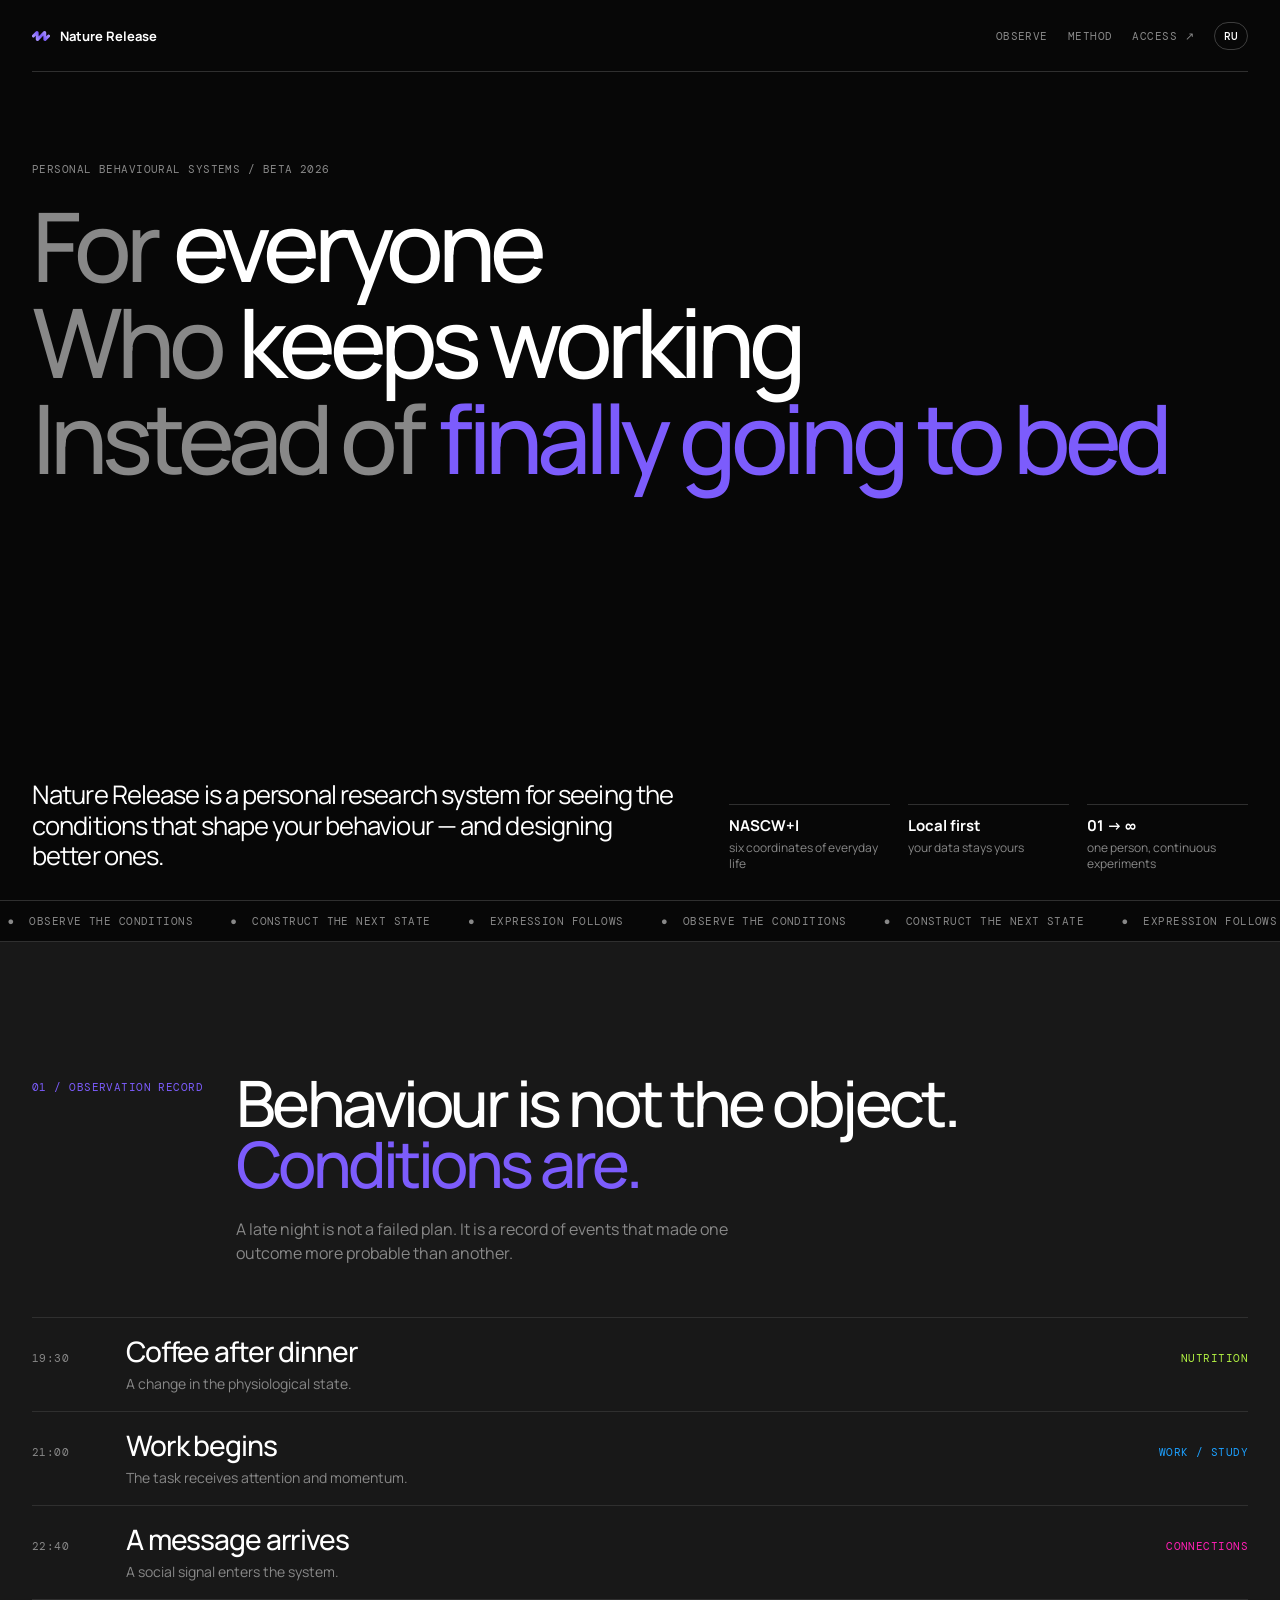
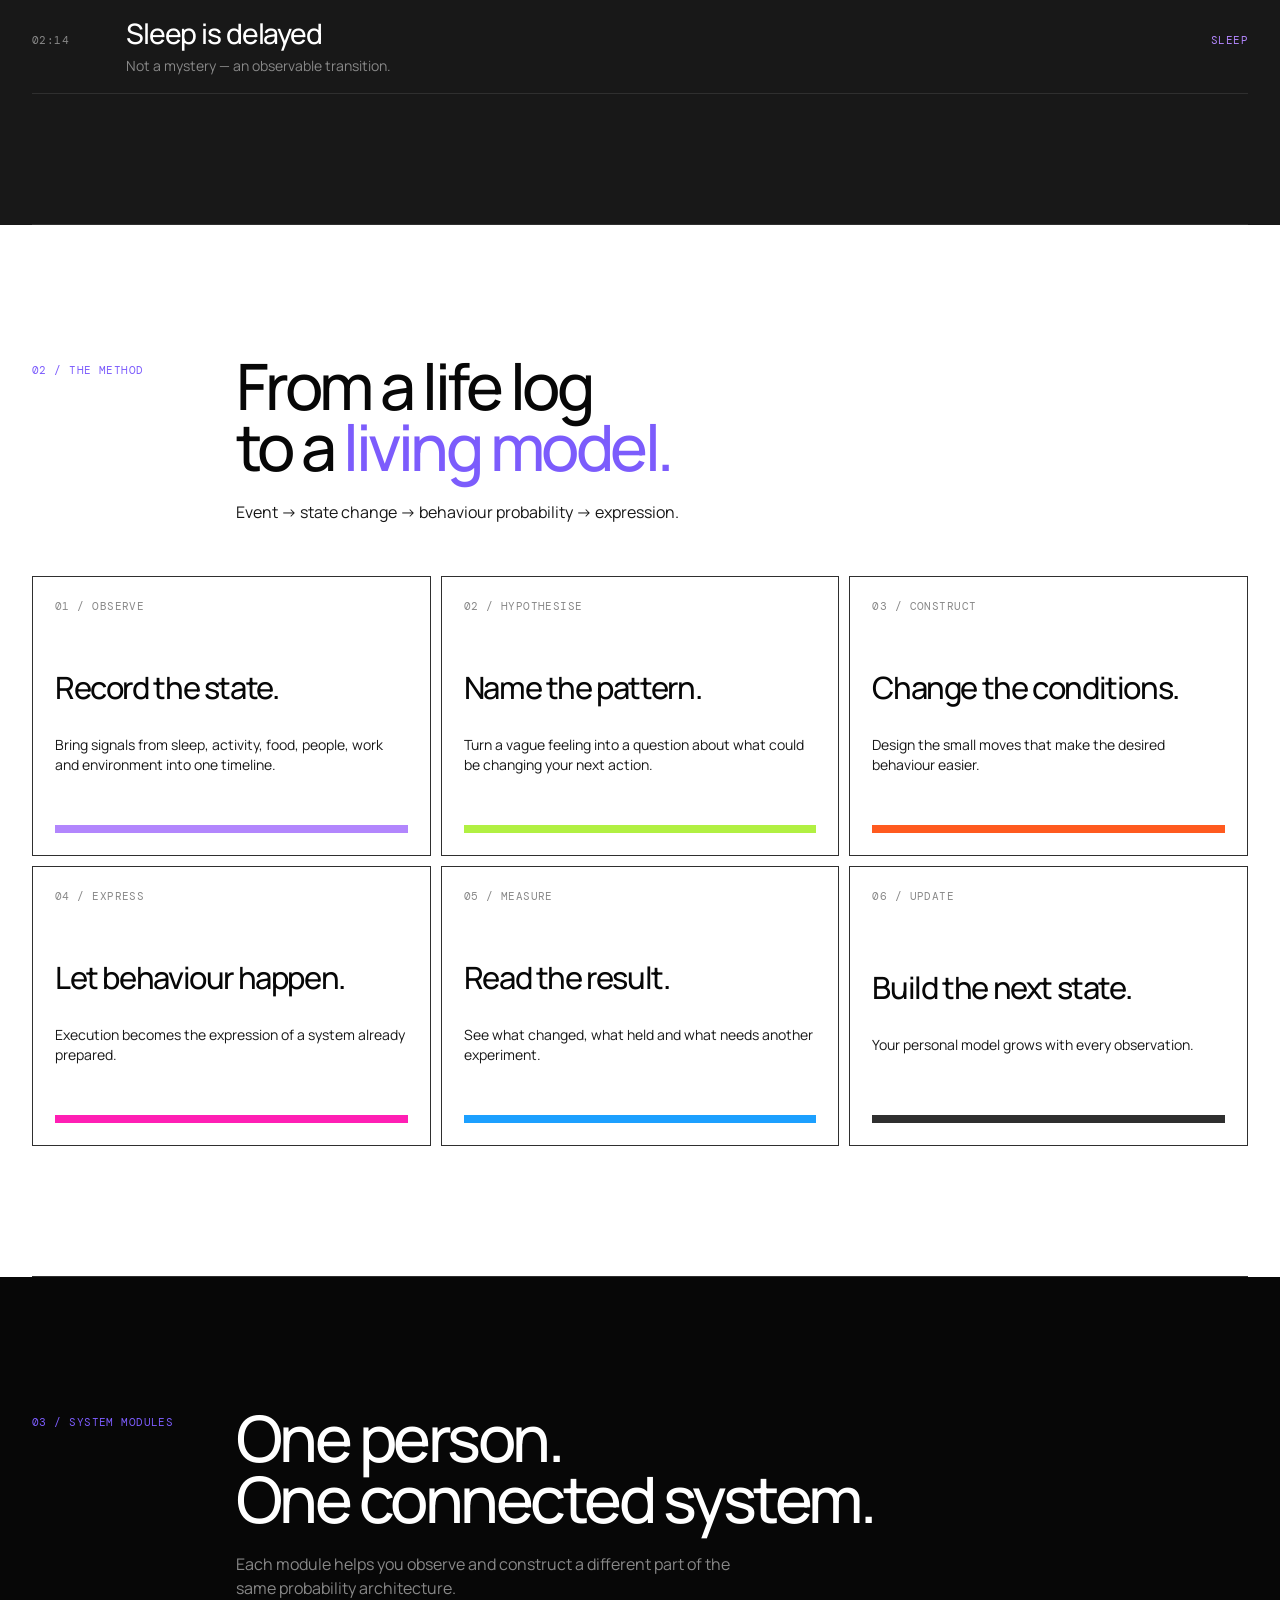
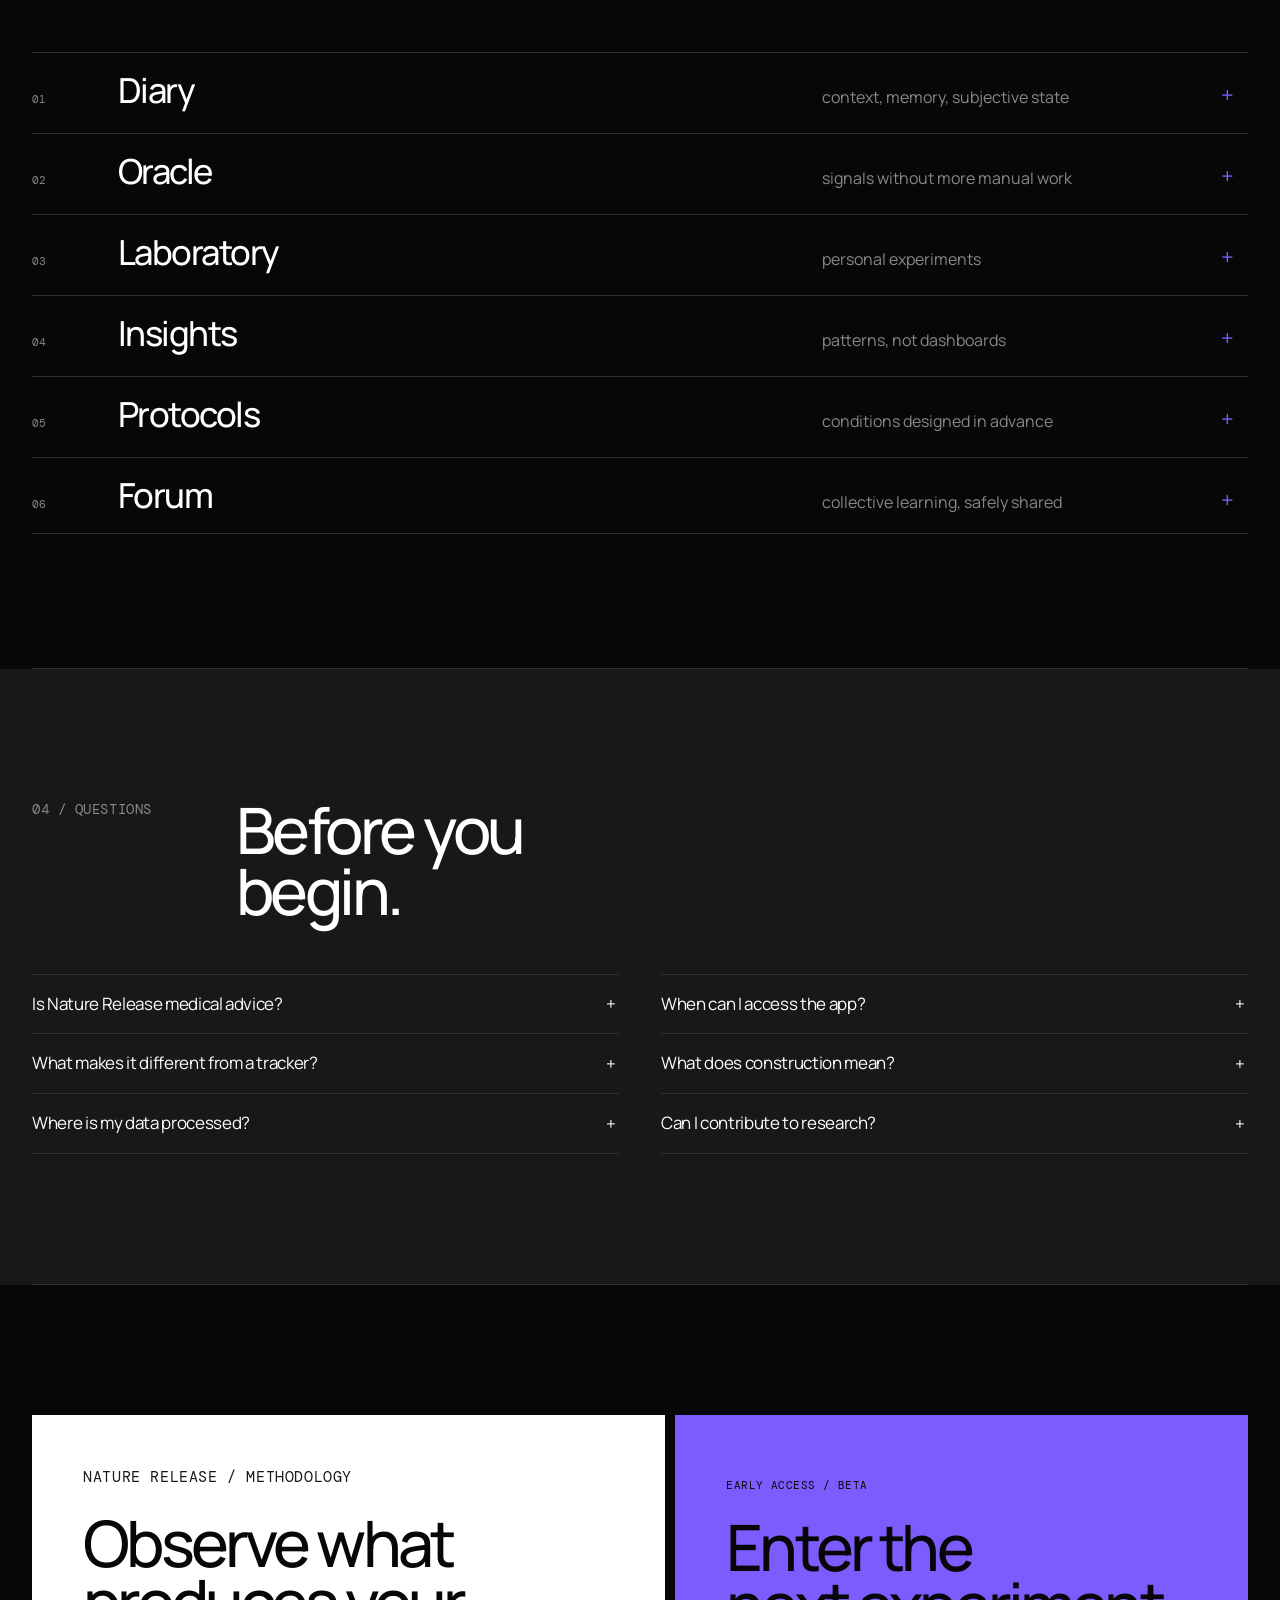
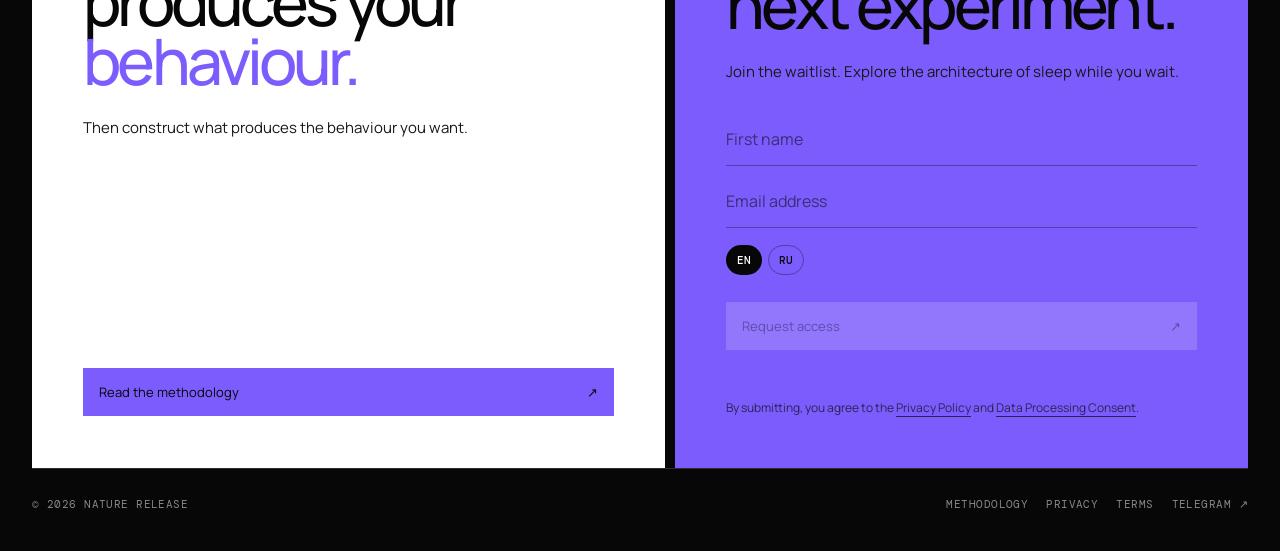
==== commit 7b24362d: "Add Nature Release signal identity" ====
--- a/index.html
+++ b/index.html
@@ -4,7 +4,7 @@
   <meta charset="utf-8"><meta name="viewport" content="width=device-width,initial-scale=1">
   <meta name="description" content="Nature Release is a personal research system for understanding the conditions that shape behaviour.">
   <title>Nature Release — Track. Experiment. Evolve.</title>
-  <link rel="icon" type="image/png" href="assets/images/favicon.png">
+  <link rel="icon" type="image/png" href="assets/icons/nature-release/white-signal.png">
   <link rel="preconnect" href="https://fonts.googleapis.com"><link rel="preconnect" href="https://fonts.gstatic.com" crossorigin>
   <link href="https://fonts.googleapis.com/css2?family=DM+Mono:wght@400;500&family=Manrope:wght@400;500;600;700&display=swap" rel="stylesheet">
   <link rel="stylesheet" href="assets/styles/tokens.css?v=signal-v2">
@@ -12,7 +12,7 @@
     :root{--ink:var(--black);--paper:var(--white);--line:var(--grey);--quiet:var(--light-grey);--signal:var(--sleep)}*{box-sizing:border-box}html{scroll-behavior:smooth}body{margin:0;min-width:320px;overflow-x:hidden;background:var(--ink);color:var(--paper);font-family:Manrope,Arial,sans-serif;-webkit-font-smoothing:antialiased}a{color:inherit;text-decoration:none}button,input{font:inherit}.shell{width:min(1360px,calc(100% - 64px));margin:auto}.mono{font-family:"DM Mono",monospace;font-size:11px;letter-spacing:.04em;text-transform:uppercase}.nav{height:72px;display:flex;align-items:center;justify-content:space-between;gap:24px;border-bottom:1px solid var(--line)}.brand{display:flex;align-items:center;gap:10px;font-size:13px;font-weight:700}.mark{width:9px;height:9px;border-radius:50%;background:var(--signal);box-shadow:0 0 0 5px var(--sleep-10)}.nav__right{display:flex;align-items:center;gap:20px;color:var(--quiet)}.nav__link:hover{color:var(--signal)}.language{padding:6px 9px;border:1px solid var(--white-22);border-radius:99px;background:transparent;color:var(--paper);cursor:pointer;font:500 11px "DM Mono",monospace}.language:hover{border-color:var(--signal);color:var(--signal)}.hero{min-height:calc(100svh - 72px);display:flex;flex-direction:column;justify-content:space-between;padding:clamp(48px,7vw,92px) 0 28px}.eyebrow{margin:0 0 22px;color:var(--quiet)}h1{max-width:1120px;margin:0;font-size:clamp(58px,9vw,136px);font-weight:500;letter-spacing:-.06em;line-height:.86}em,.signal{color:var(--signal);font-style:normal}.hero__bottom{display:grid;grid-template-columns:minmax(0,1fr) minmax(380px,.8fr);gap:48px;align-items:end}.hero__intro{max-width:655px;margin:0;font-size:clamp(18px,2vw,28px);letter-spacing:-.035em;line-height:1.2}.facts{display:grid;grid-template-columns:repeat(3,1fr);gap:18px}.fact{padding-top:10px;border-top:1px solid var(--line)}.fact b{display:block;font-size:15px}.fact span{display:block;margin-top:4px;color:var(--quiet);font-size:12px;line-height:1.35}.ticker{overflow:hidden;border-top:1px solid var(--line);border-bottom:1px solid var(--line);white-space:nowrap}.ticker__track{display:flex;width:max-content;will-change:transform;animation:ticker 28s linear infinite}.ticker__track span{display:block;flex:none;padding:13px 0;color:var(--quiet)}@keyframes ticker{to{transform:translateX(-50%)}}.section{padding:130px 0;border-bottom:1px solid var(--line)}.head{display:grid;grid-template-columns:minmax(130px,1fr) minmax(0,2fr);gap:24px;margin-bottom:52px}.label{margin:8px 0 0;color:var(--signal)}h2{max-width:760px;margin:0;font-size:clamp(38px,5vw,72px);font-weight:500;letter-spacing:-.055em;line-height:.96}.about{max-width:520px;margin:22px 0 0;color:var(--quiet);font-size:16px;line-height:1.5}.observation{background:var(--dark-grey)}.record{display:grid;grid-template-columns:78px minmax(0,1fr) 160px;gap:16px;align-items:baseline;padding:18px 0;border-top:1px solid var(--line)}.record:last-child{border-bottom:1px solid var(--line)}.record__time{color:var(--quiet)}.record__title{font-size:clamp(20px,2.2vw,31px);font-weight:500;letter-spacing:-.04em;line-height:1.1}.method{background:var(--paper);color:var(--ink)}.method .label{color:var(--connection)}.method .about{color:var(--dark-grey)}.grid{display:grid;grid-template-columns:repeat(12,1fr);gap:10px}.card{grid-column:span 4;display:flex;min-height:280px;flex-direction:column;justify-content:space-between;padding:22px;border:1px solid var(--grey);transition:background .22s,color .22s,transform .22s}.card:hover{transform:translateY(-4px);background:var(--ink);color:var(--paper)}.card__num{color:var(--quiet)}.card h3{margin:32px 0;font-size:clamp(24px,2.4vw,35px);font-weight:500;letter-spacing:-.045em;line-height:1}.card p{margin:0;color:var(--dark-grey);font-size:14px;line-height:1.45}.card:hover p,.card:hover .card__num{color:var(--light-grey)}.bar{width:100%;height:8px;margin-top:22px;background:var(--sleep)}.card:nth-child(2) .bar{background:var(--nutrition)}.card:nth-child(3) .bar{background:var(--activity)}.card:nth-child(4) .bar{background:var(--connection)}.card:nth-child(5) .bar{background:var(--workstudy)}.card:nth-child(6) .bar{background:var(--grey)}.module{width:100%;padding:0;border:0;border-top:1px solid var(--line);background:transparent;color:inherit;text-align:left;cursor:pointer}.module:last-child{border-bottom:1px solid var(--line)}.module__top{display:grid;grid-template-columns:70px minmax(0,1fr) minmax(180px,.55fr) 32px;gap:16px;align-items:baseline;padding:20px 0}.module__num,.module__hint{color:var(--quiet)}.module__name{font-size:clamp(23px,2.7vw,39px);font-weight:500;letter-spacing:-.045em;line-height:1}.arrow{color:var(--signal);font-size:22px;text-align:right;transition:transform .25s}.module[aria-expanded="true"] .arrow{transform:rotate(45deg)}.detail{display:grid;grid-template-columns:70px minmax(0,1fr) minmax(180px,.55fr) 32px;gap:16px;max-height:0;overflow:hidden;opacity:0;transition:max-height .35s,opacity .25s,padding .25s}.module[aria-expanded="true"] .detail{max-height:150px;padding:0 0 24px;opacity:1}.detail p{grid-column:2/4;max-width:710px;margin:0;color:var(--quiet);font-size:15px;line-height:1.55}.detail strong{color:var(--paper);font-weight:500}.faq{background:var(--dark-grey)}.faq-grid{display:grid;grid-template-columns:repeat(2,minmax(0,1fr));gap:0 42px}.faq details{border-top:1px solid var(--line)}.faq details:last-child{border-bottom:1px solid var(--line)}summary{display:flex;justify-content:space-between;gap:18px;padding:18px 0;cursor:pointer;font-size:17px;letter-spacing:-.02em;list-style:none}summary::-webkit-details-marker{display:none}summary:after{content:'+';color:var(--signal);font:400 20px "DM Mono",monospace}details[open] summary:after{content:'−'}.faq p{margin:0 0 20px;color:var(--quiet);font-size:14px;line-height:1.55}.access{padding-bottom:0}.access-grid{display:grid;grid-template-columns:1.05fr .95fr;gap:10px}.manifesto,.signup{min-height:500px;padding:clamp(28px,4vw,58px)}.manifesto{display:flex;flex-direction:column;justify-content:space-between;background:var(--paper);color:var(--ink)}.manifesto h2,.signup h2{margin:26px 0;font-size:clamp(40px,5vw,73px);font-weight:500;letter-spacing:-.06em;line-height:.92}.manifesto p,.signup__intro{max-width:480px;margin:0;color:var(--dark-grey);font-size:15px;line-height:1.45}.line-link,.submit{display:flex;justify-content:space-between;padding-top:12px;border-top:1px solid currentColor;font-size:13px}.signup{background:var(--signal);color:var(--ink)}.signup__intro{margin-bottom:30px}.signup form{display:grid;gap:9px;max-width:480px}.signup input{width:100%;padding:15px 0;border:0;border-bottom:1px solid var(--black-35);border-radius:0;outline:0;background:transparent;color:var(--ink);font-size:16px}.signup input::placeholder{color:var(--black-55)}.form-language{display:flex;gap:6px;margin:8px 0}.form-language button{padding:7px 10px;border:1px solid var(--black-35);border-radius:99px;background:transparent;color:var(--ink);cursor:pointer;font:500 11px "DM Mono",monospace}.form-language button.active{background:var(--ink);color:var(--paper)}.submit{width:100%;margin-top:10px;border-right:0;border-bottom:0;border-left:0;background:transparent;color:var(--ink);cursor:pointer;text-align:left}.submit:disabled{opacity:.6;cursor:wait}.message{min-height:20px;margin:7px 0 0;font-size:13px}.note{max-width:480px;margin:22px 0 0;color:var(--black-68);font-size:12px;line-height:1.45}.note a{border-bottom:1px solid currentColor}.footer{display:flex;justify-content:space-between;gap:18px;padding:28px 0 40px;color:var(--quiet)}.footer__links{display:flex;flex-wrap:wrap;gap:18px}.footer a:hover{color:var(--paper)}.reveal{opacity:0;transform:translateY(16px);transition:opacity .65s,transform .65s}.reveal.visible{opacity:1;transform:none}@media(max-width:900px){.hero__bottom,.head,.access-grid{grid-template-columns:1fr}.card{grid-column:span 6}.record{grid-template-columns:48px minmax(0,1fr)}.record__meta{grid-column:2;text-align:left}.module__top{grid-template-columns:45px minmax(0,1fr) 30px}.module__hint{display:none}.detail{grid-template-columns:45px minmax(0,1fr) 30px}.detail p{grid-column:2/3}}@media(max-width:620px){.shell{width:min(100% - 34px,1360px)}.nav{height:58px}.nav__right{gap:10px}.nav__link:not(:last-of-type){display:none}.hero{min-height:calc(100svh - 58px);padding:40px 0 20px}h1{font-size:clamp(55px,16.2vw,92px);line-height:.9}.facts{gap:10px}.fact b{font-size:13px}.fact span{font-size:11px}.section{padding:78px 0}.head{margin-bottom:34px}h2{font-size:clamp(38px,13vw,62px)}.grid{display:block}.card{min-height:230px;margin-top:-1px}.faq-grid{grid-template-columns:1fr}.manifesto,.signup{min-height:0;padding:30px 22px}.footer{flex-wrap:wrap;font-size:11px}}
     /* Interface accent is intentionally separate from NASCW condition colours. */
     :root{--signal:var(--signal-value,#7C5CFC);--signal-10:rgb(from var(--signal) r g b / .1)}
-    .mark{box-shadow:0 0 0 5px var(--signal-10)}
+    .mark{width:18px;height:10px;flex:none;border-radius:0;background:center/contain no-repeat url("assets/icons/nature-release/vector-icon/signal.svg");box-shadow:none}
     .method .label{color:var(--signal)}
     .record:nth-child(1) .record__meta{color:var(--nutrition)}
     .record:nth-child(2) .record__meta{color:var(--workstudy)}
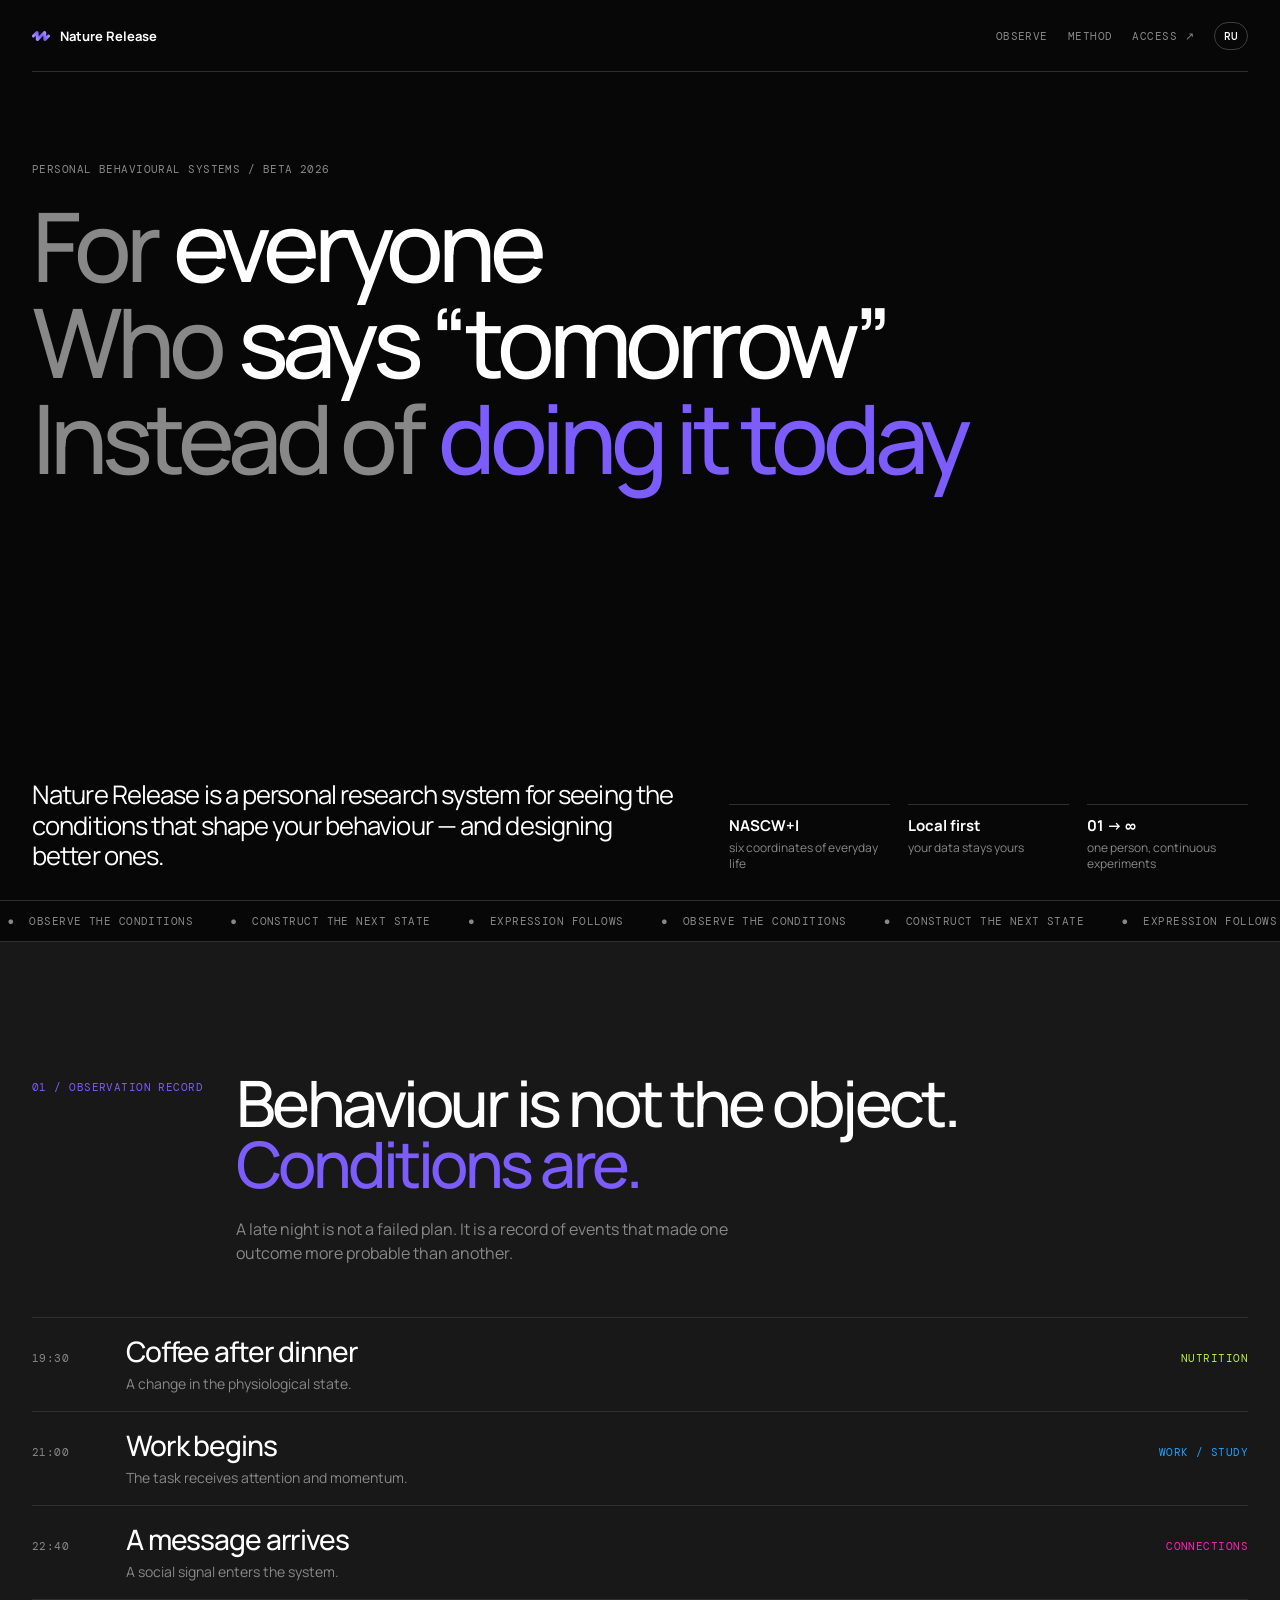
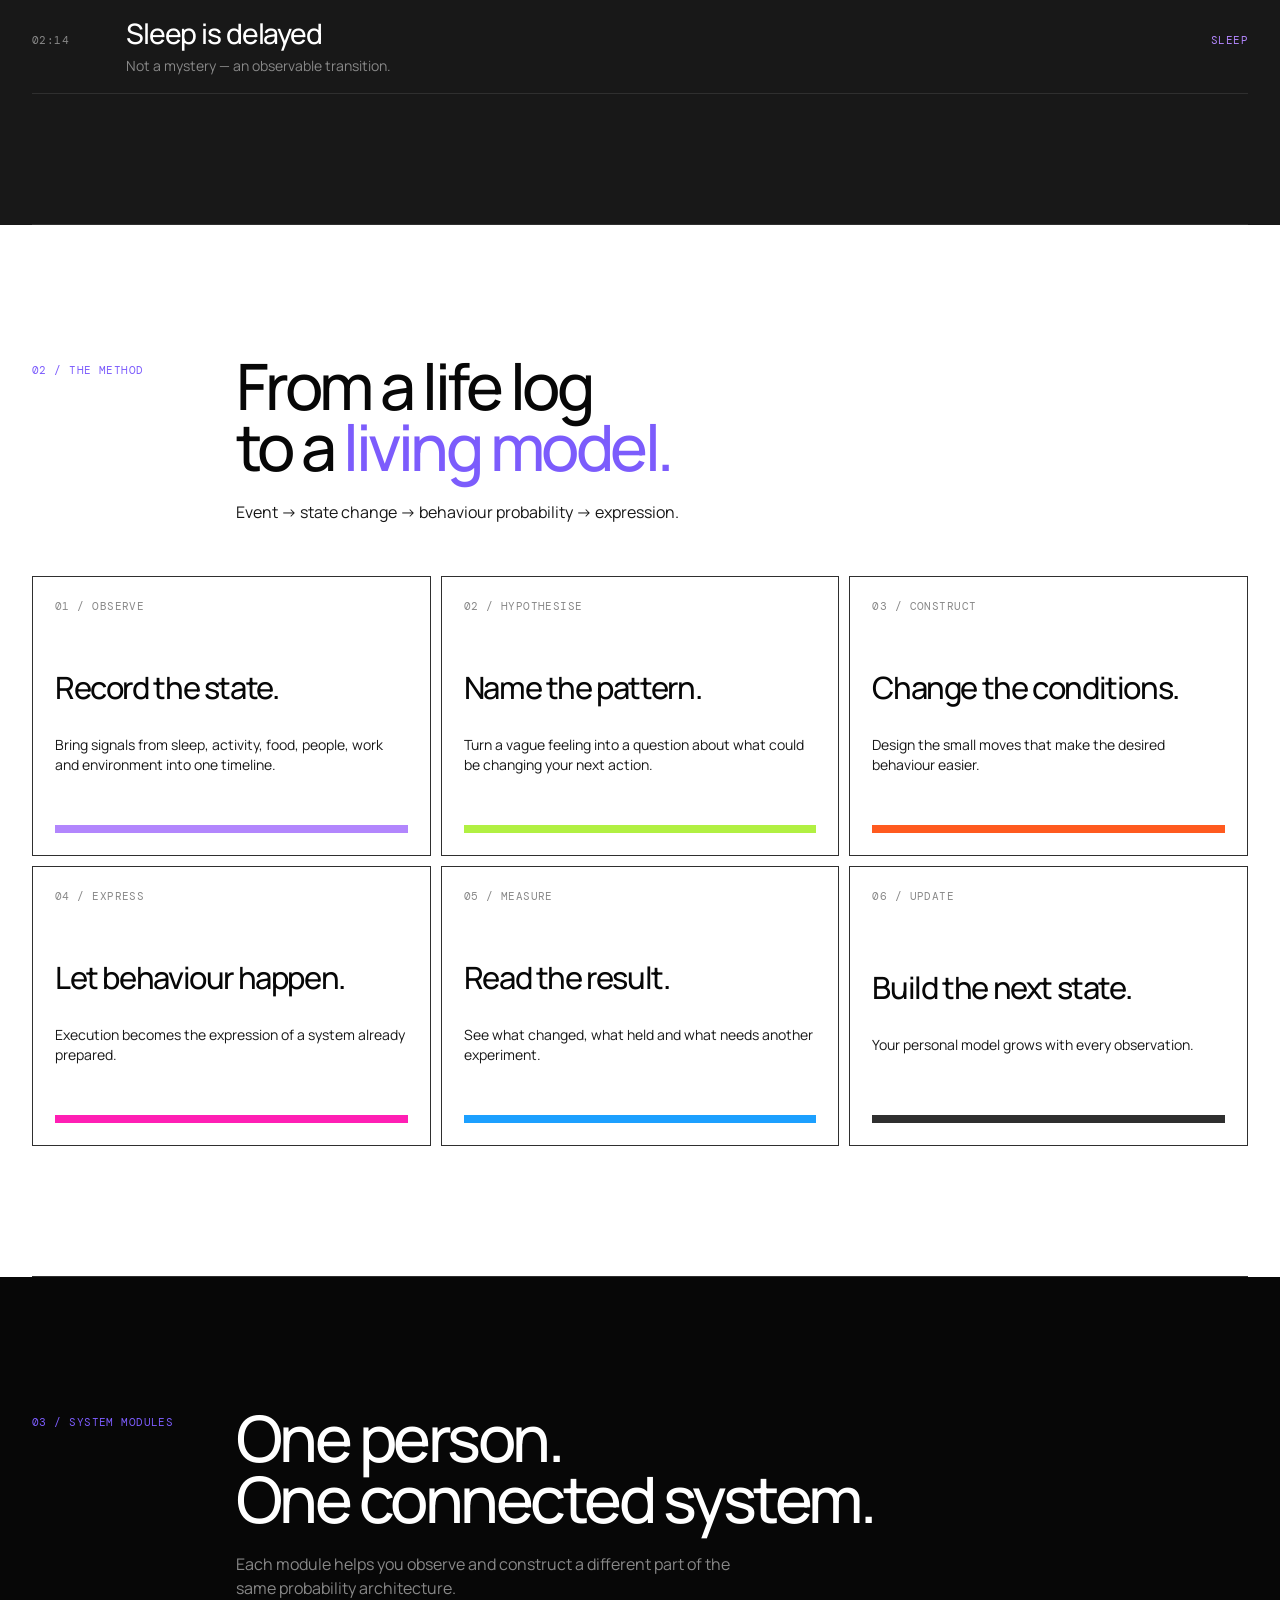
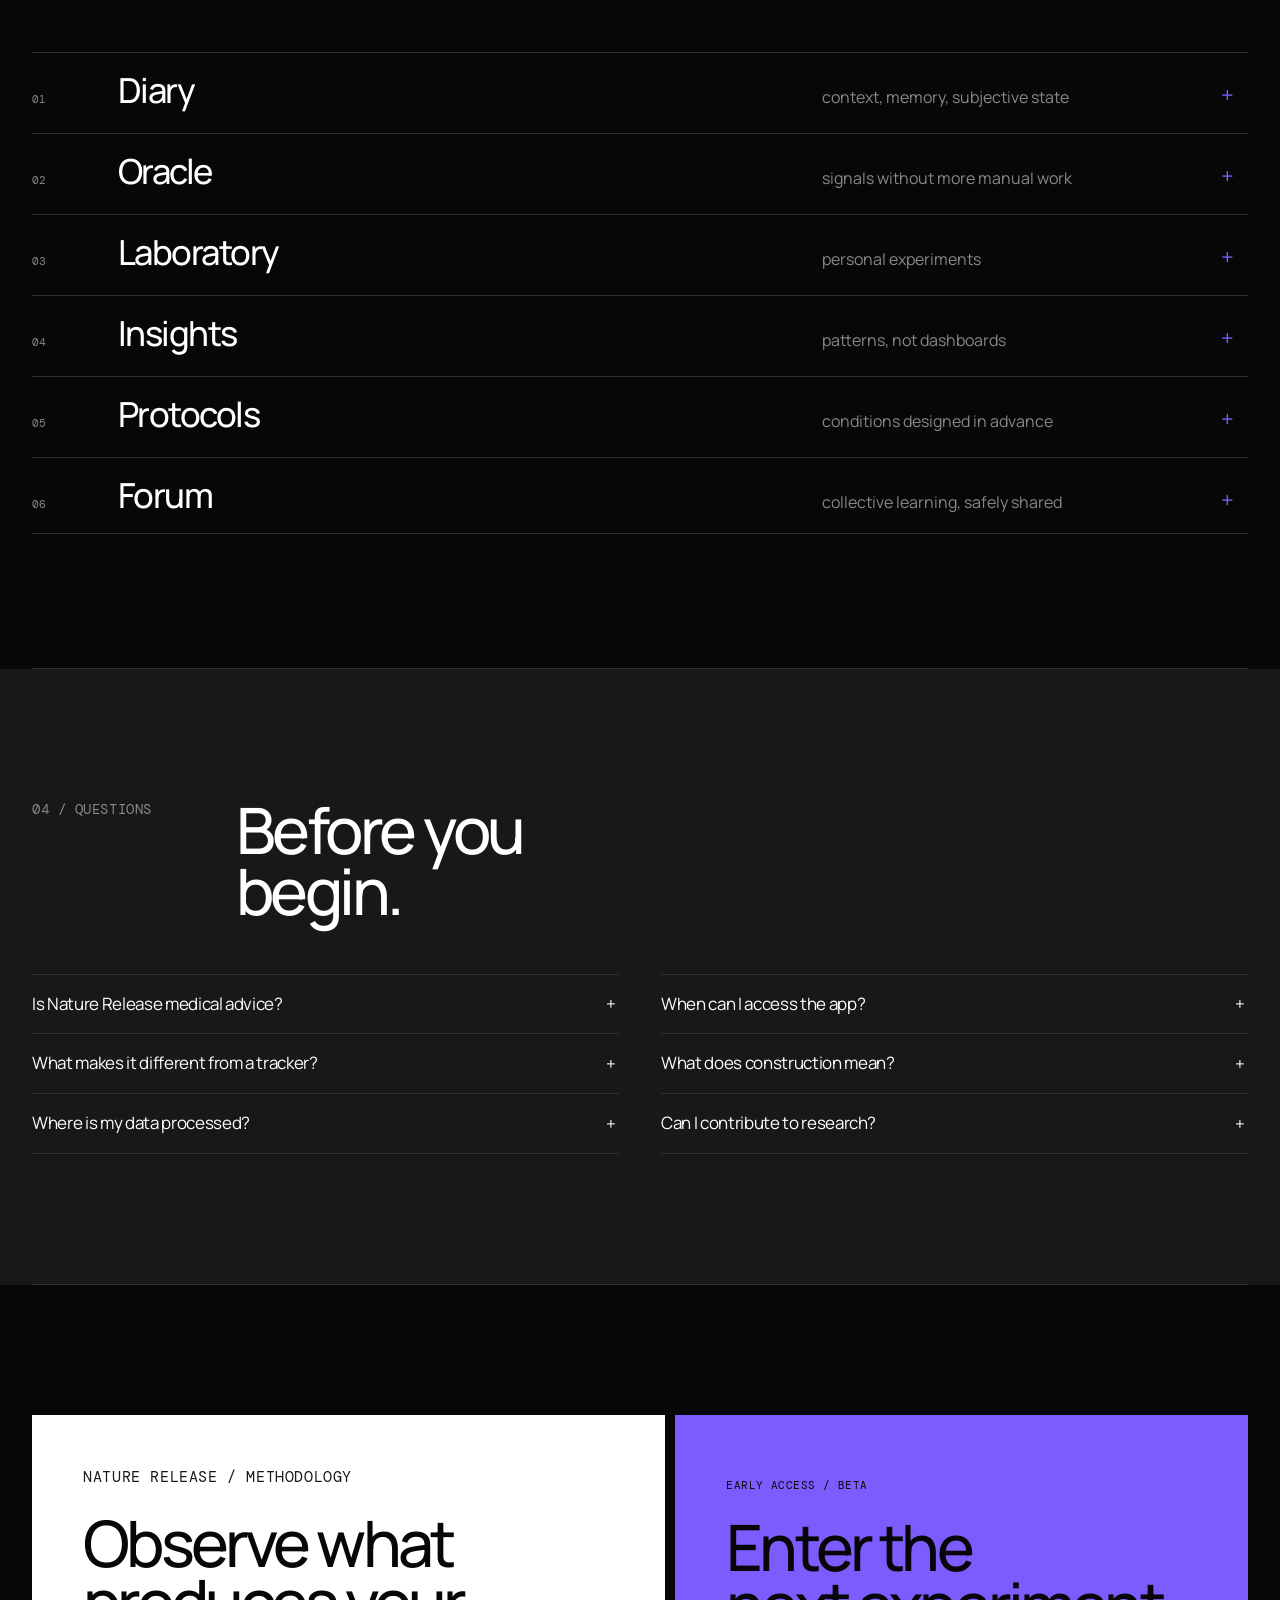
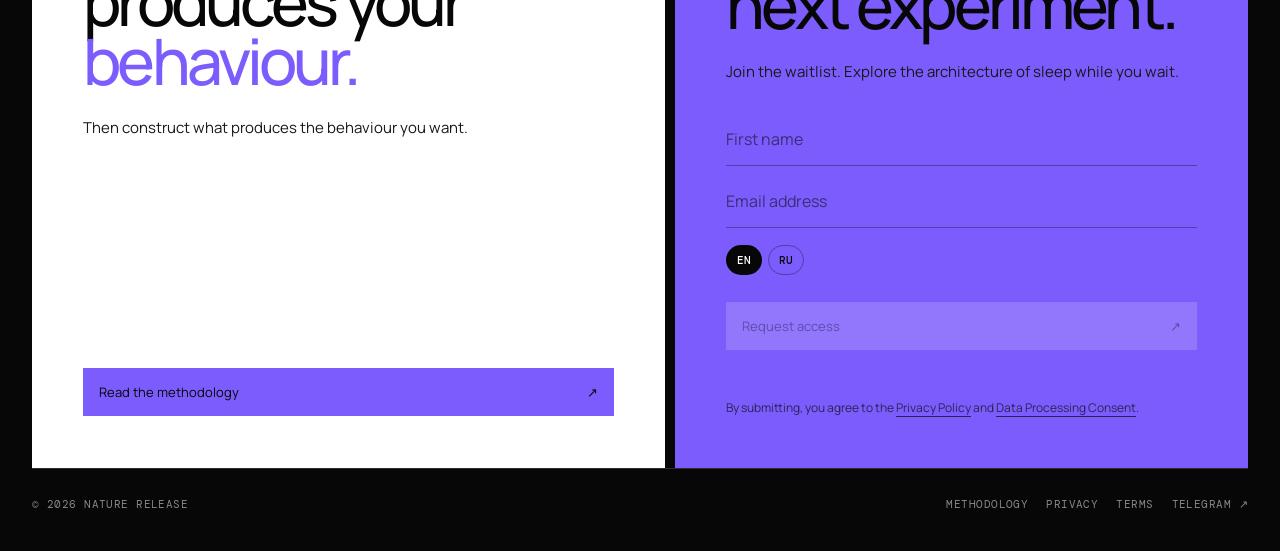
==== commit 2ba84d13: "Refresh browser favicon registration" ====
--- a/index.html
+++ b/index.html
@@ -4,7 +4,8 @@
   <meta charset="utf-8"><meta name="viewport" content="width=device-width,initial-scale=1">
   <meta name="description" content="Nature Release is a personal research system for understanding the conditions that shape behaviour.">
   <title>Nature Release — Track. Experiment. Evolve.</title>
-  <link rel="icon" type="image/png" href="assets/icons/nature-release/white-signal.png">
+  <link rel="icon" type="image/png" sizes="512x512" href="assets/icons/nature-release/white-signal.png?v=favicon-v1">
+  <link rel="shortcut icon" href="assets/icons/nature-release/white-signal.png?v=favicon-v1">
   <link rel="preconnect" href="https://fonts.googleapis.com"><link rel="preconnect" href="https://fonts.gstatic.com" crossorigin>
   <link href="https://fonts.googleapis.com/css2?family=DM+Mono:wght@400;500&family=Manrope:wght@400;500;600;700&display=swap" rel="stylesheet">
   <link rel="stylesheet" href="assets/styles/tokens.css?v=signal-v2">
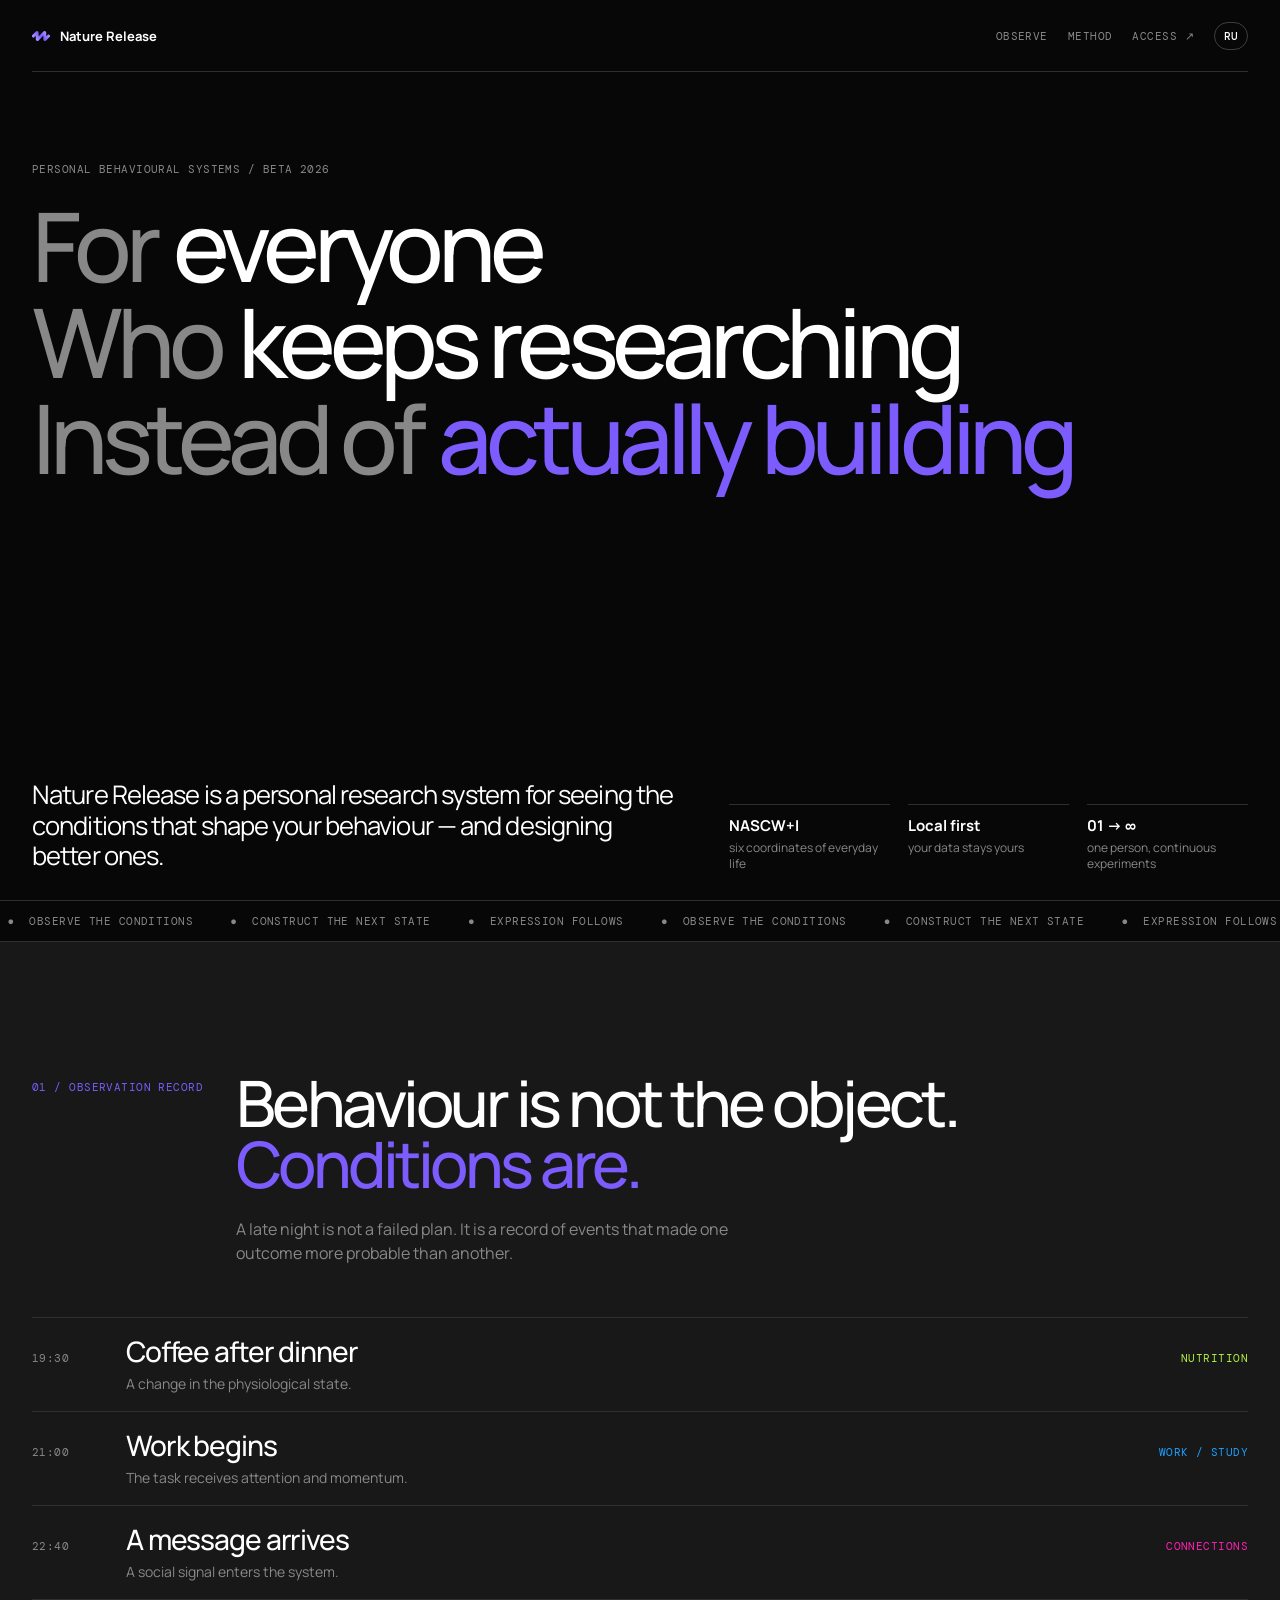
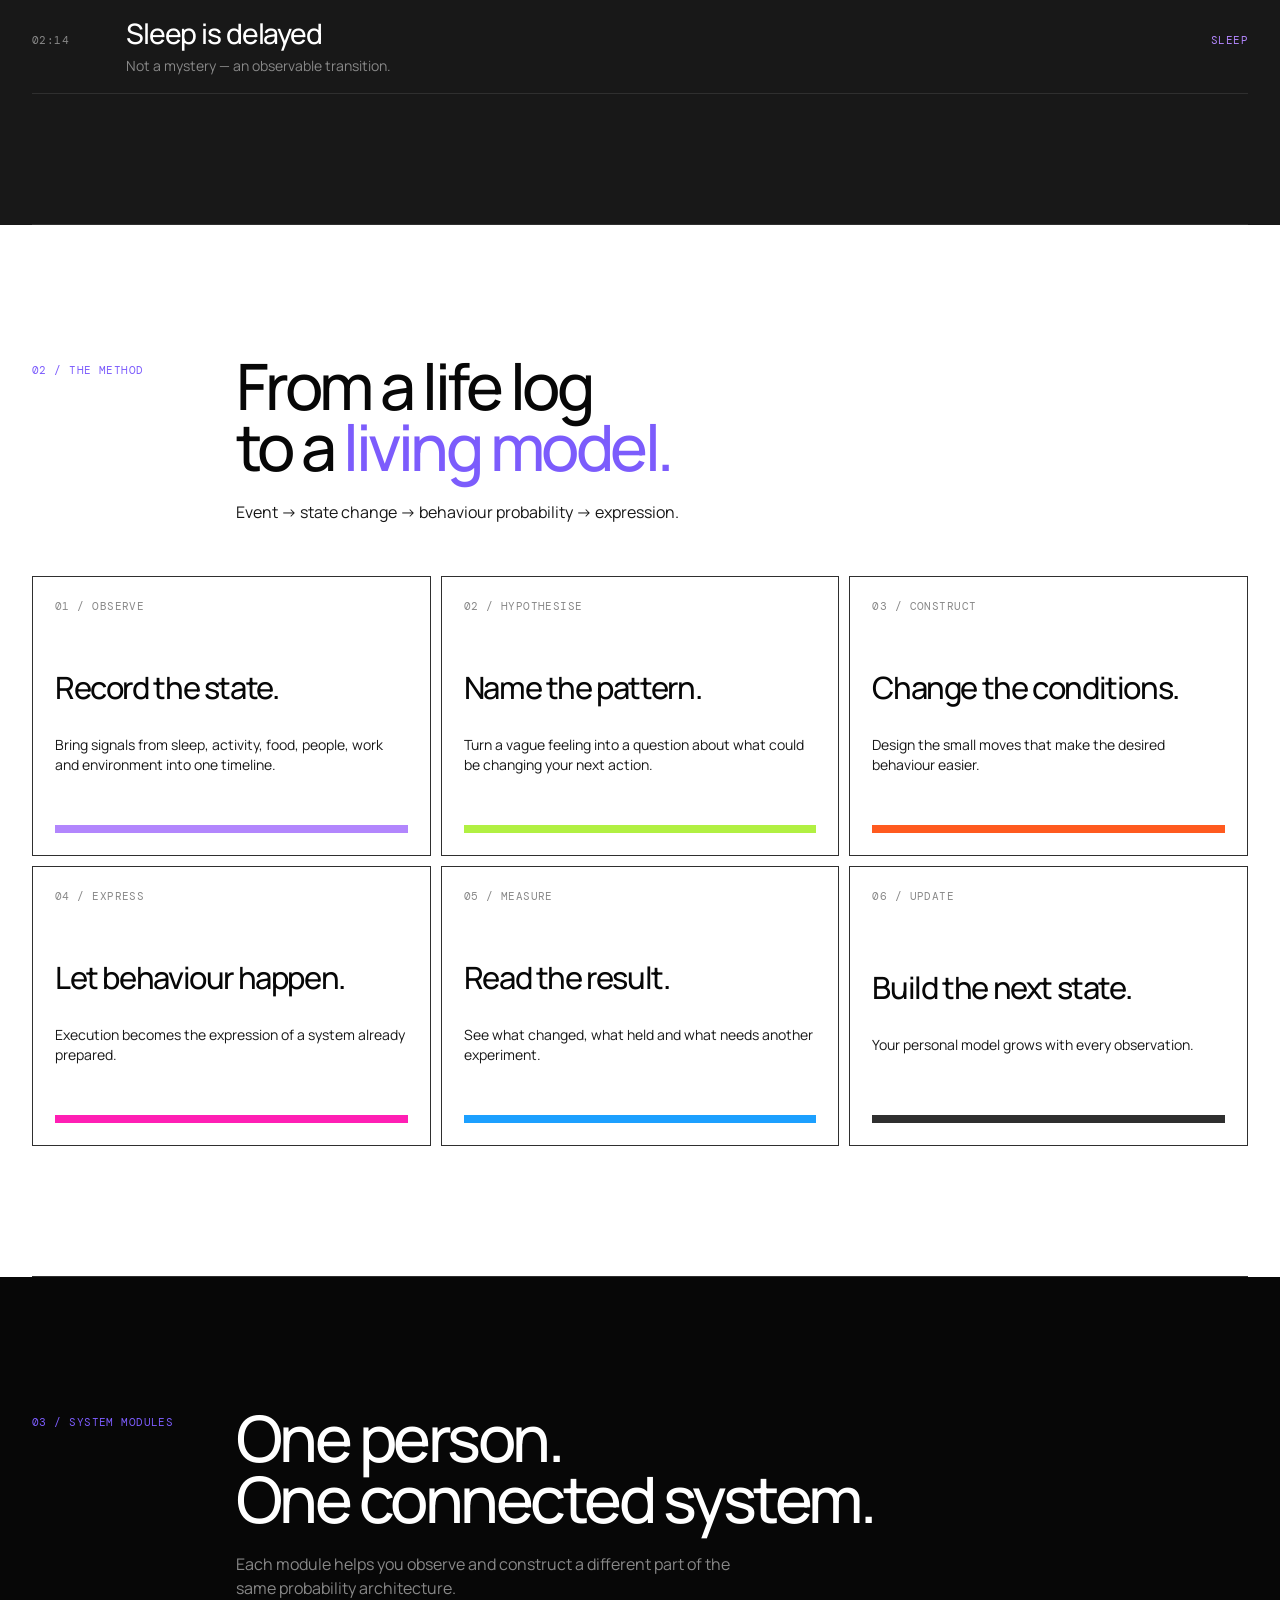
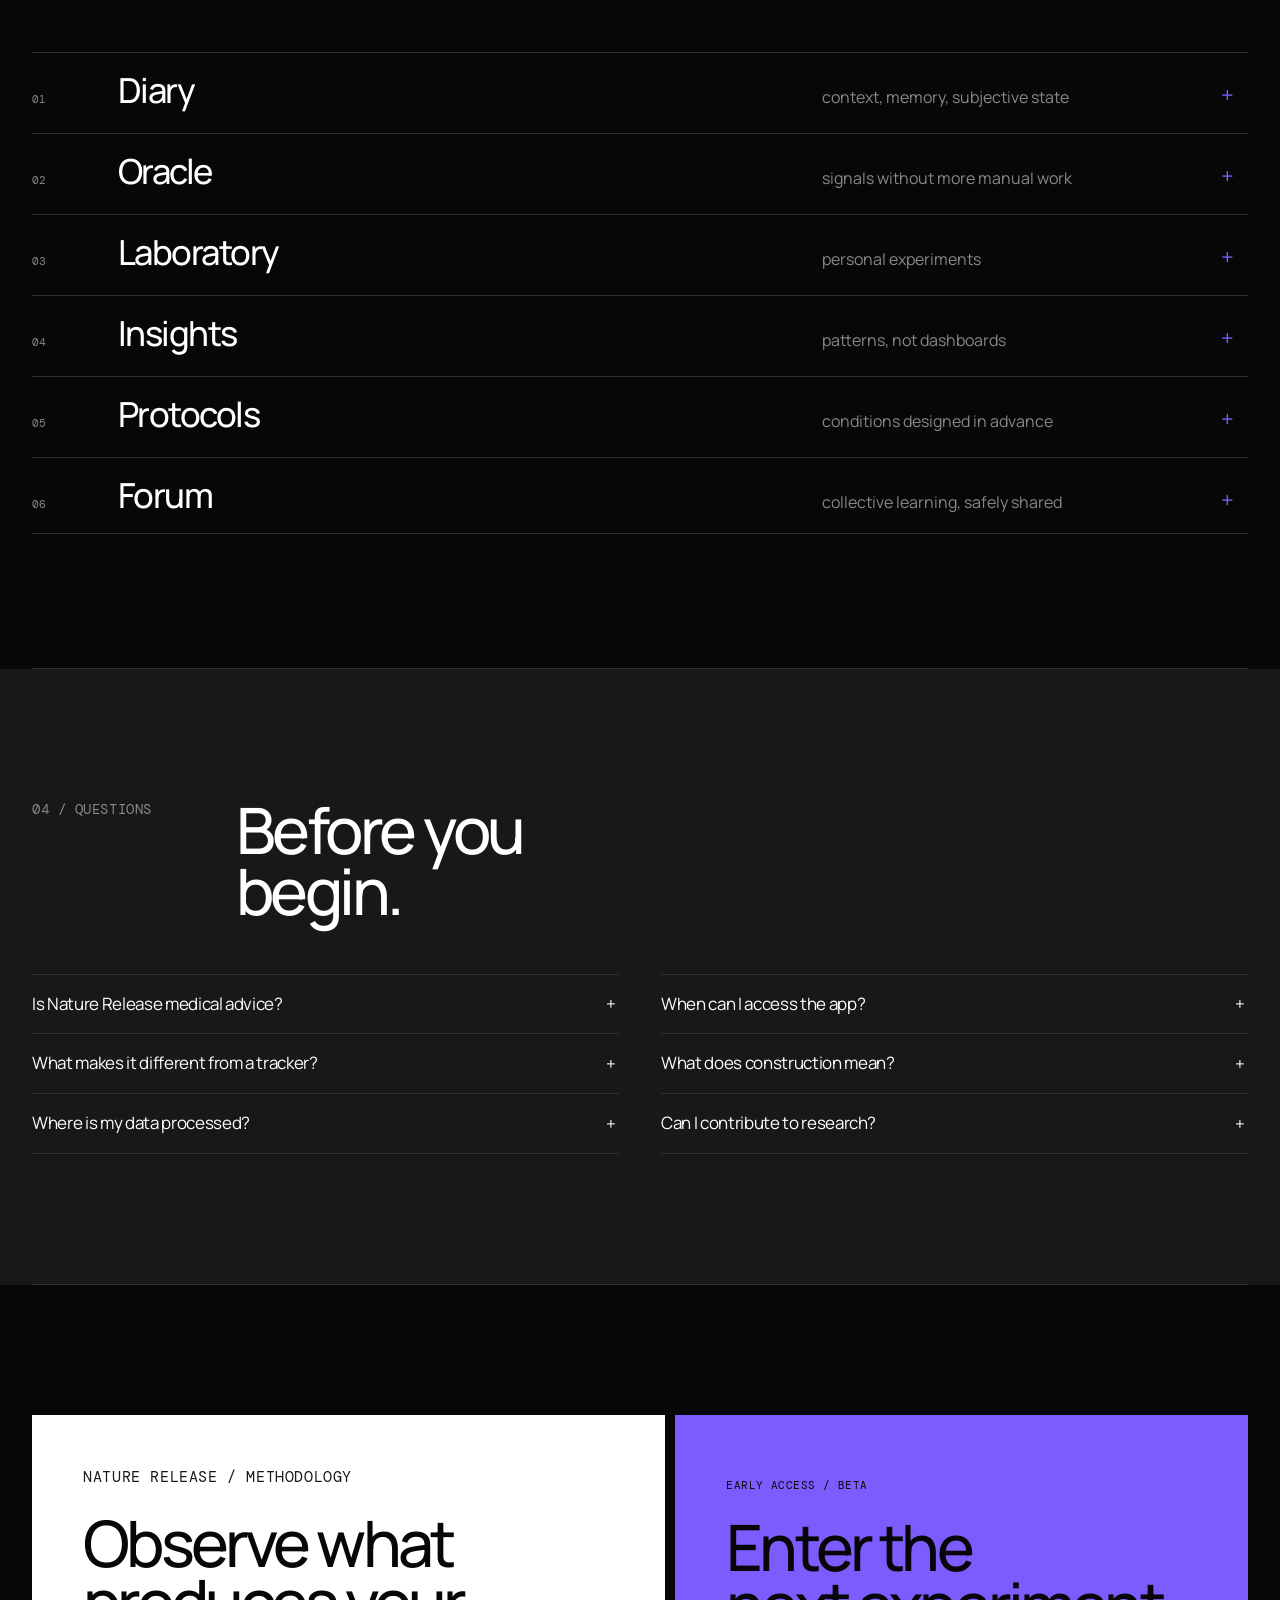
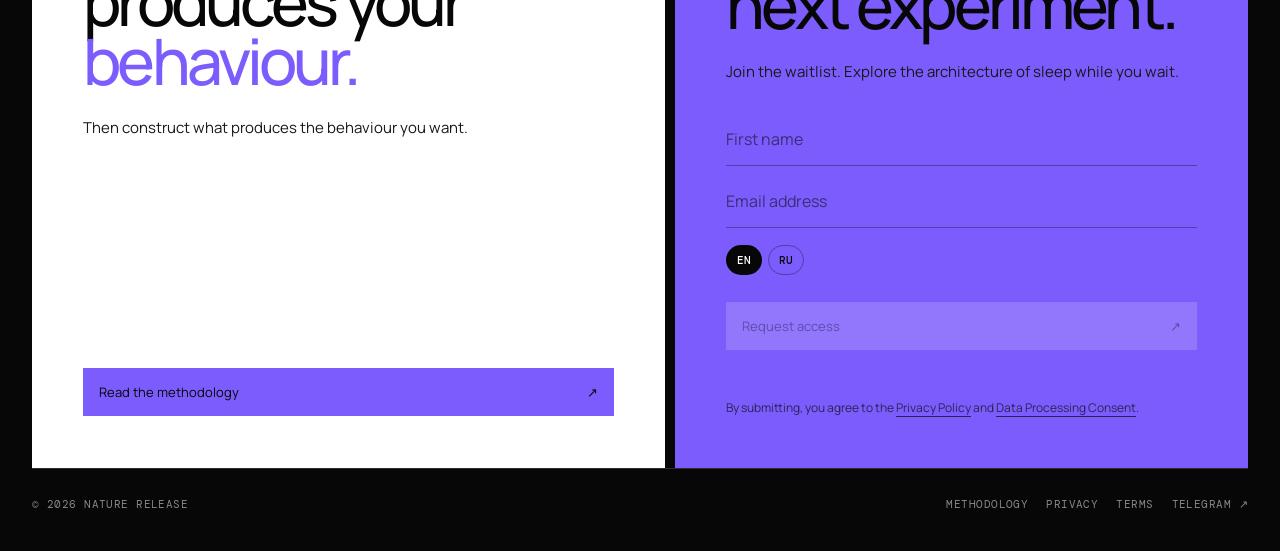
==== commit ab7e13f0: "Update landing page title" ====
--- a/index.html
+++ b/index.html
@@ -3,7 +3,7 @@
 <head>
   <meta charset="utf-8"><meta name="viewport" content="width=device-width,initial-scale=1">
   <meta name="description" content="Nature Release is a personal research system for understanding the conditions that shape behaviour.">
-  <title>Nature Release — Track. Experiment. Evolve.</title>
+  <title>Understand and build your behaviour.</title>
   <link rel="icon" type="image/png" sizes="512x512" href="assets/icons/nature-release/white-signal.png?v=favicon-v1">
   <link rel="shortcut icon" href="assets/icons/nature-release/white-signal.png?v=favicon-v1">
   <link rel="preconnect" href="https://fonts.googleapis.com"><link rel="preconnect" href="https://fonts.gstatic.com" crossorigin>
@@ -84,5 +84,15 @@
     const observer=new IntersectionObserver(es=>es.forEach(e=>{if(e.isIntersecting)e.target.classList.add('visible')}),{threshold:.08}),heroRotationInterval=window.NatureReleaseHeroInterval===2500?2500:6000;document.querySelectorAll('.reveal').forEach(e=>observer.observe(e));render();if(!window.matchMedia('(prefers-reduced-motion: reduce)').matches)window.setInterval(()=>{advanceHeroThesis();renderHeroThesis(true)},heroRotationInterval);
     async function resolveVisitorRegion(){let geo={country_code:null,region:null,source:'unavailable'};try{const cached=JSON.parse(sessionStorage.getItem('nr-landing-geo')||'null');if(cached&&Date.now()-cached.savedAt<21600000)geo={...cached,source:'cache'};else{const controller=new AbortController();const timeout=setTimeout(()=>controller.abort(),1800);const response=await fetch('https://ipwho.is/',{signal:controller.signal,cache:'no-store'});clearTimeout(timeout);const data=await response.json();if(data.success!==false){geo={country_code:data.country_code||null,region:data.region||null,source:'ipwho.is'};sessionStorage.setItem('nr-landing-geo',JSON.stringify({...geo,savedAt:Date.now()}))}}}catch(_){ }const nextLanguage=geo.country_code==='RU'?'RU':'EN';if(lang!==nextLanguage){lang=nextLanguage;formLang=nextLanguage;localStorage.setItem('nr-lang',nextLanguage);render()}nrAnalytics.track('landing_page_viewed',{visitor_country:geo.country_code,visitor_region:geo.region,geo_source:geo.source})}resolveVisitorRegion();
   </script>
+  <script>
+    (() => {
+      const renderWithLandingTitle = render;
+      render = () => {
+        renderWithLandingTitle();
+        if (lang === 'EN') document.title = 'Understand and build your behaviour.';
+      };
+      if (lang === 'EN') document.title = 'Understand and build your behaviour.';
+    })();
+  </script>
 </body>
 </html>
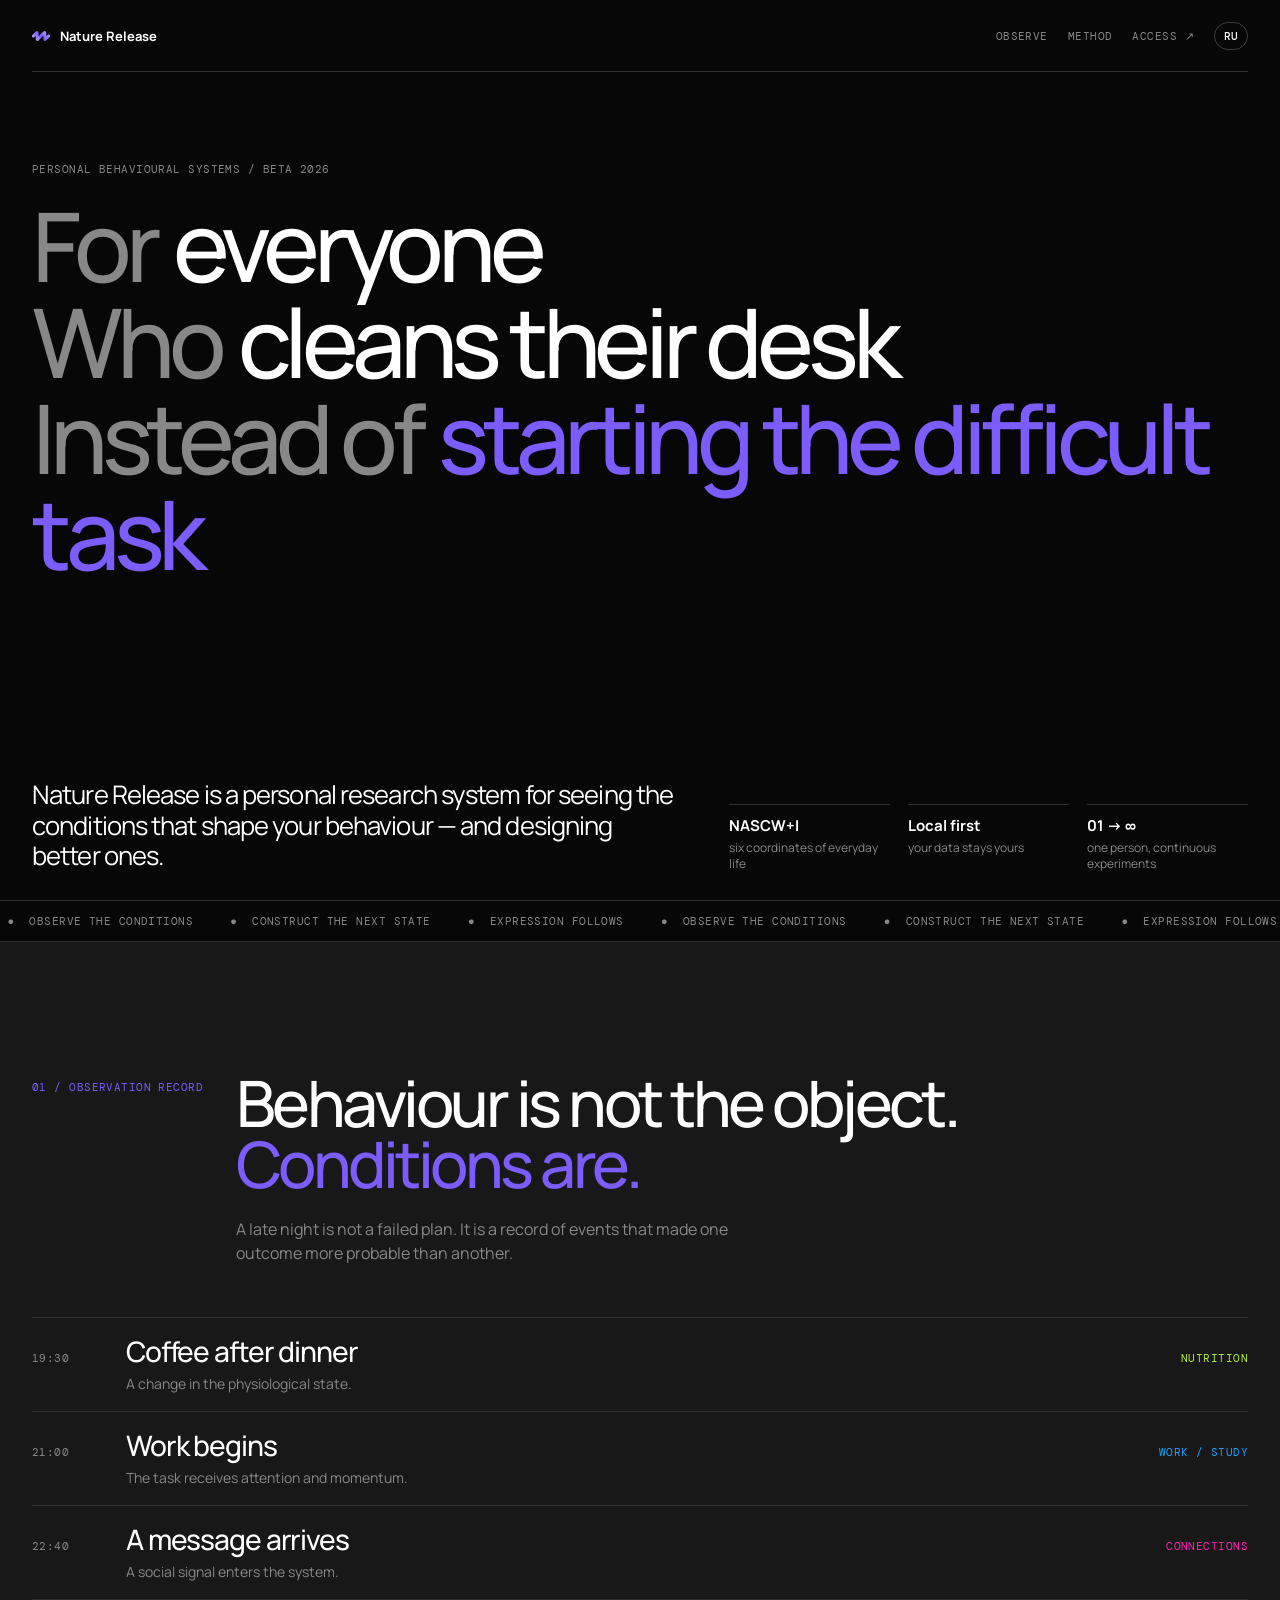
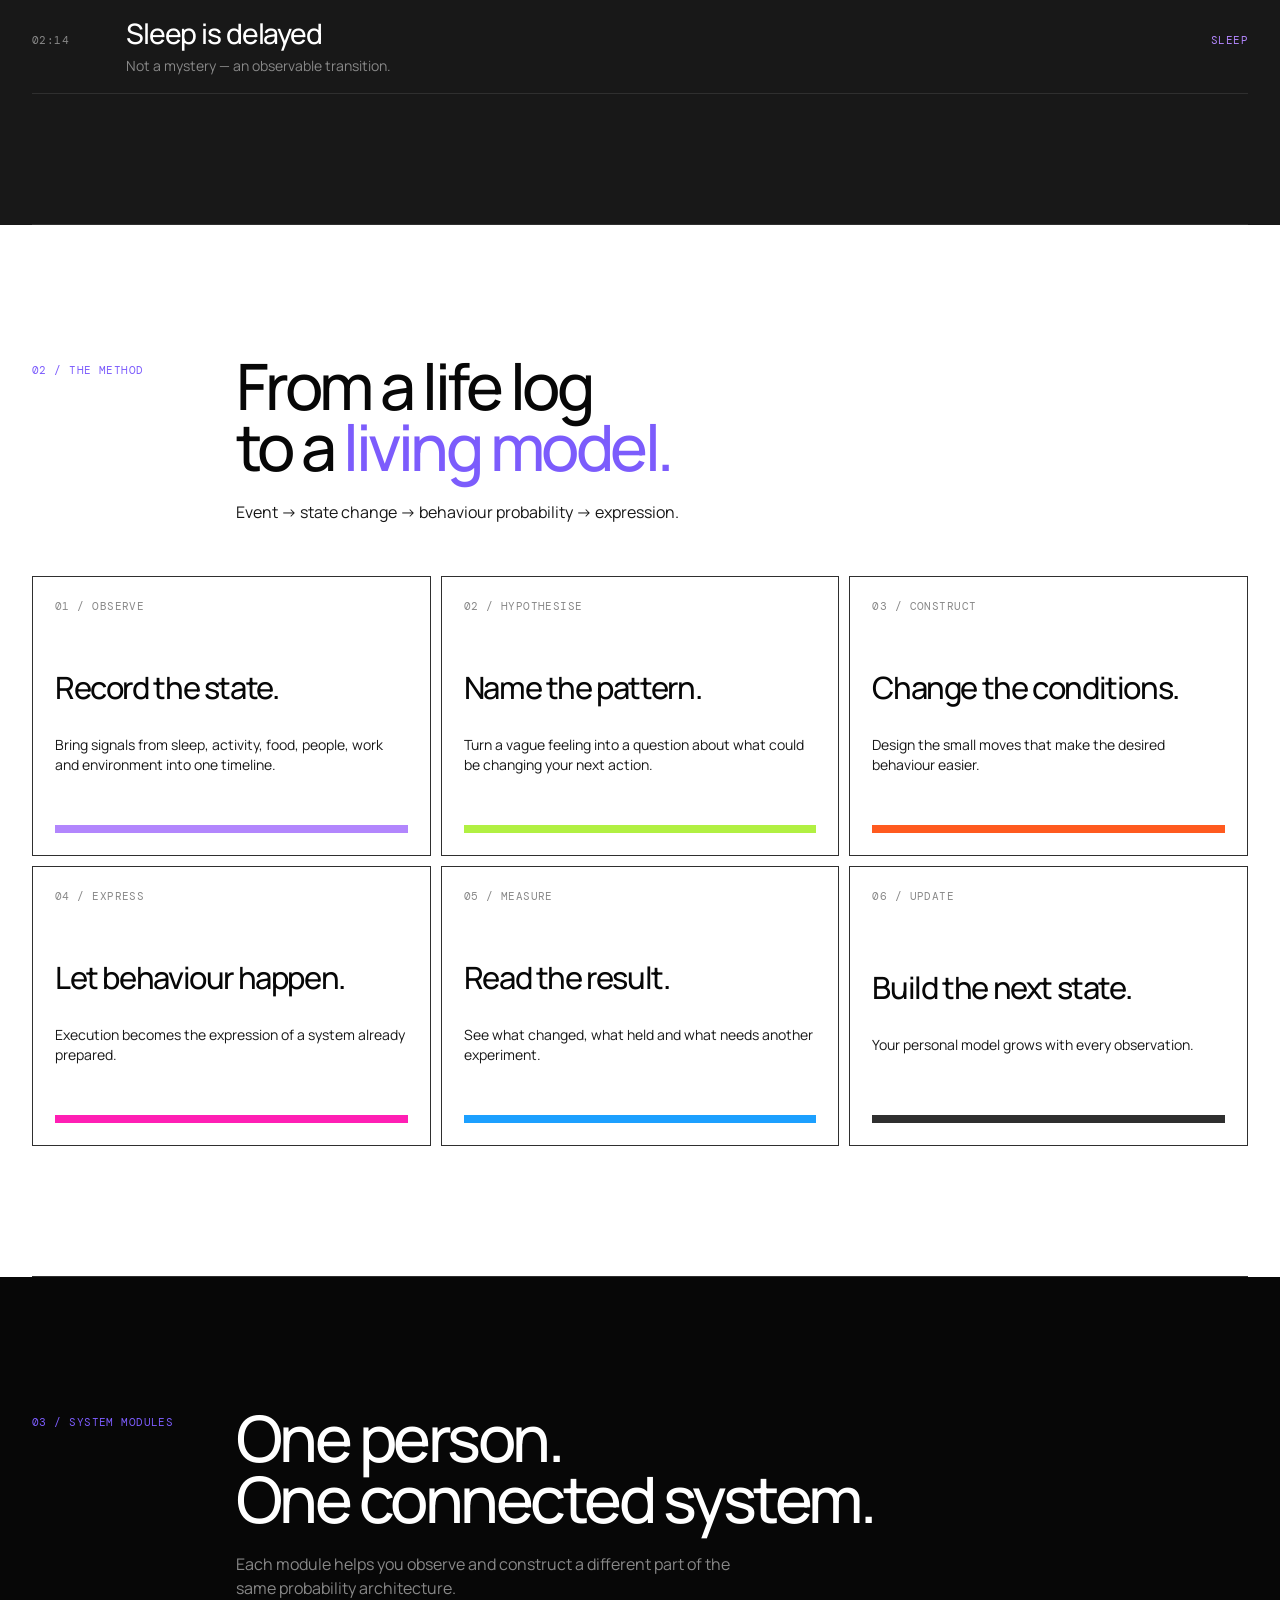
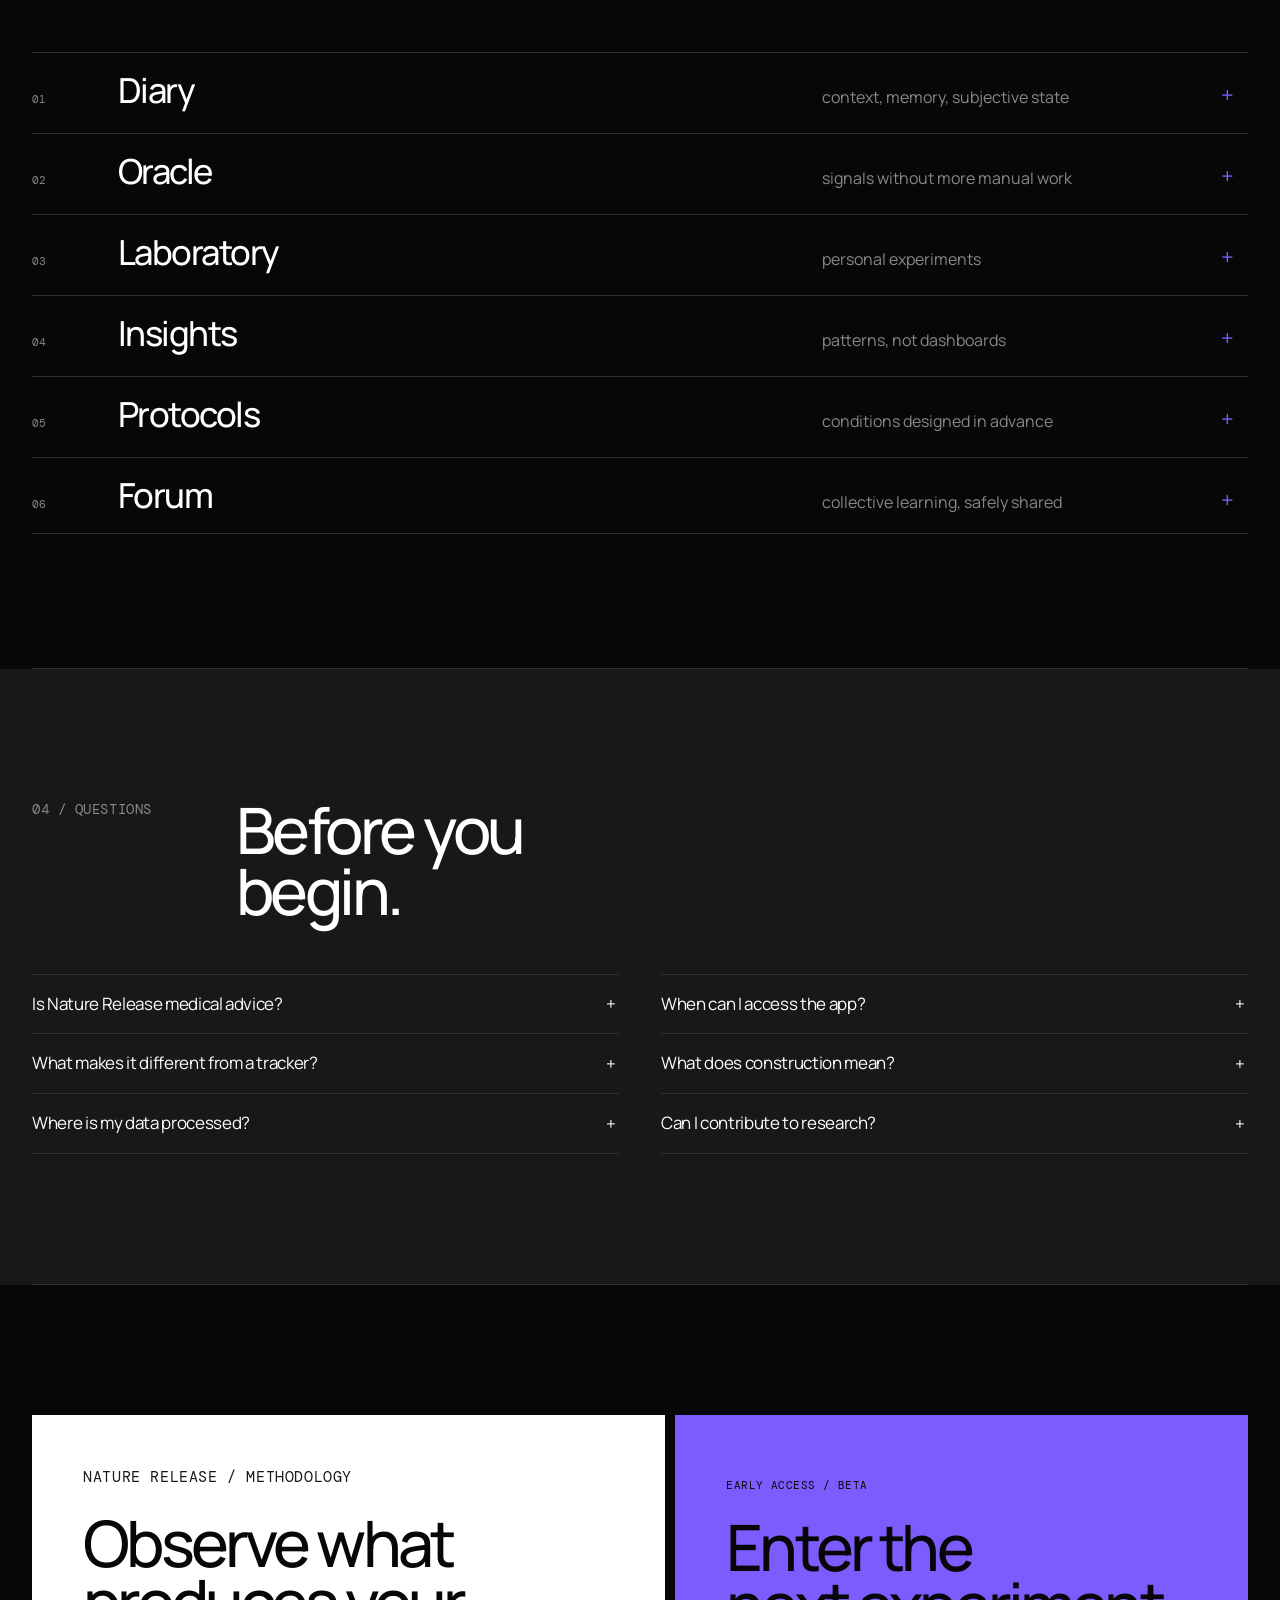
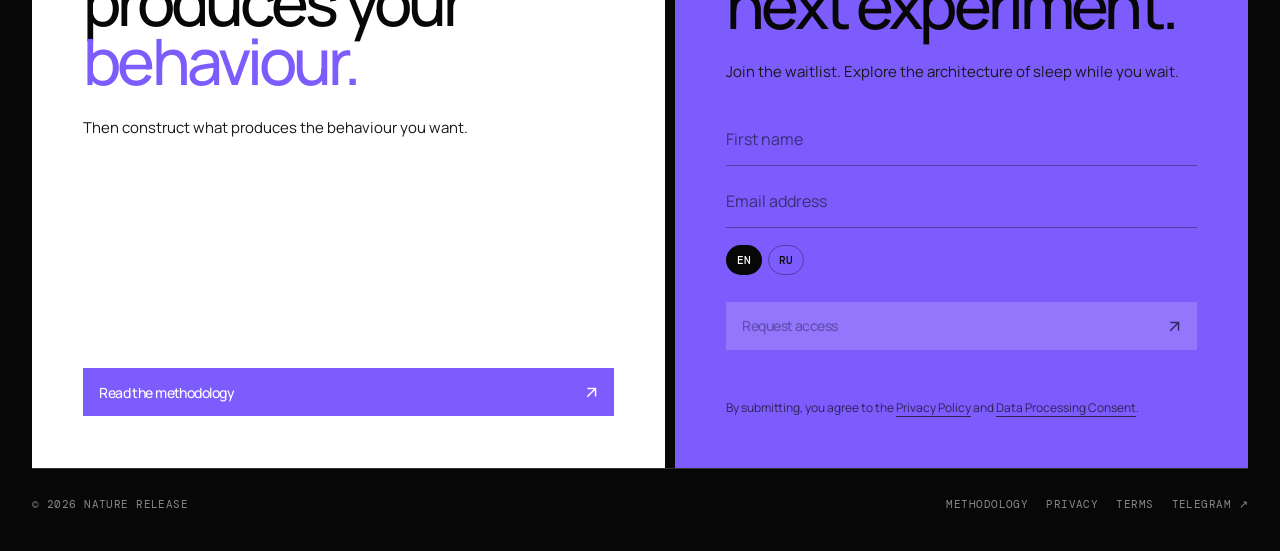
==== commit a92f9fca: "Use vector arrows for landing actions" ====
--- a/index.html
+++ b/index.html
@@ -24,6 +24,11 @@
     .head{grid-template-columns:180px minmax(0,1fr)}
     .line-link,.submit{min-height:48px;padding:14px 16px;border:1px solid currentColor;align-items:center;transition:transform .2s,background .2s,color .2s}.manifesto .line-link,.signup .submit{background:var(--ink);color:var(--paper)}.manifesto .line-link:hover,.signup .submit:hover{transform:translateY(-2px);background:transparent;color:var(--ink)}
     .line-link,.submit{border:0}.manifesto .line-link{background:var(--signal);color:var(--black)}.signup .submit{background:var(--paper);color:var(--black)}.manifesto .line-link:hover,.signup .submit:hover{background:var(--ink);color:var(--paper)}.signup .submit:disabled,.signup .submit:disabled:hover{transform:none;background:var(--white-28);color:var(--black-55);cursor:not-allowed}
+    .line-link,.submit{min-height:48px;padding:16px;font-size:14px;font-weight:500;letter-spacing:-.04em;line-height:1.1}
+    .manifesto .line-link{color:var(--paper)}
+    .line-link span:last-child,.submit span:last-child{width:13px;height:13px;flex:none;background:center/contain no-repeat url("assets/icons/ui/arrow_link.svg");font-size:0}
+    .signup .submit span:last-child{filter:invert(1)}
+    .signup .submit:hover span:last-child{filter:none}
     .arrow,.faq-icon{display:inline-grid;place-items:center;width:1em;height:1em;line-height:1;transform-origin:50% 50%;transition:transform .32s cubic-bezier(.2,.8,.2,1);will-change:transform}.module[aria-expanded="true"] .arrow{transform:rotate(135deg)}
     .faq-item{border-top:1px solid var(--line)}.faq-grid>div .faq-item:last-child{border-bottom:1px solid var(--line)}.faq-toggle{display:flex;align-items:center;justify-content:space-between;gap:18px;width:100%;padding:18px 0;border:0;background:transparent;color:var(--paper);cursor:pointer;font:400 17px/1.35 Manrope,Arial,sans-serif;letter-spacing:-.02em;text-align:left;appearance:none;-webkit-appearance:none;-webkit-tap-highlight-color:transparent}.faq-toggle:focus{outline:none}.faq-toggle:focus-visible{outline:1px solid var(--signal);outline-offset:-1px}.faq-toggle[aria-expanded="true"] .faq-icon{transform:rotate(135deg)}.faq-answer{max-height:0;overflow:hidden;opacity:0;transition:max-height .35s ease,opacity .22s ease,padding .22s ease}.faq-item[aria-expanded="true"] .faq-answer{max-height:220px;padding-bottom:20px;opacity:1}.faq-answer p{margin:0;color:var(--quiet);font-size:14px;line-height:1.55}
     .record__desc{display:block;margin-top:7px;color:var(--quiet);font-size:14px}.record__meta{color:var(--signal);text-align:right}
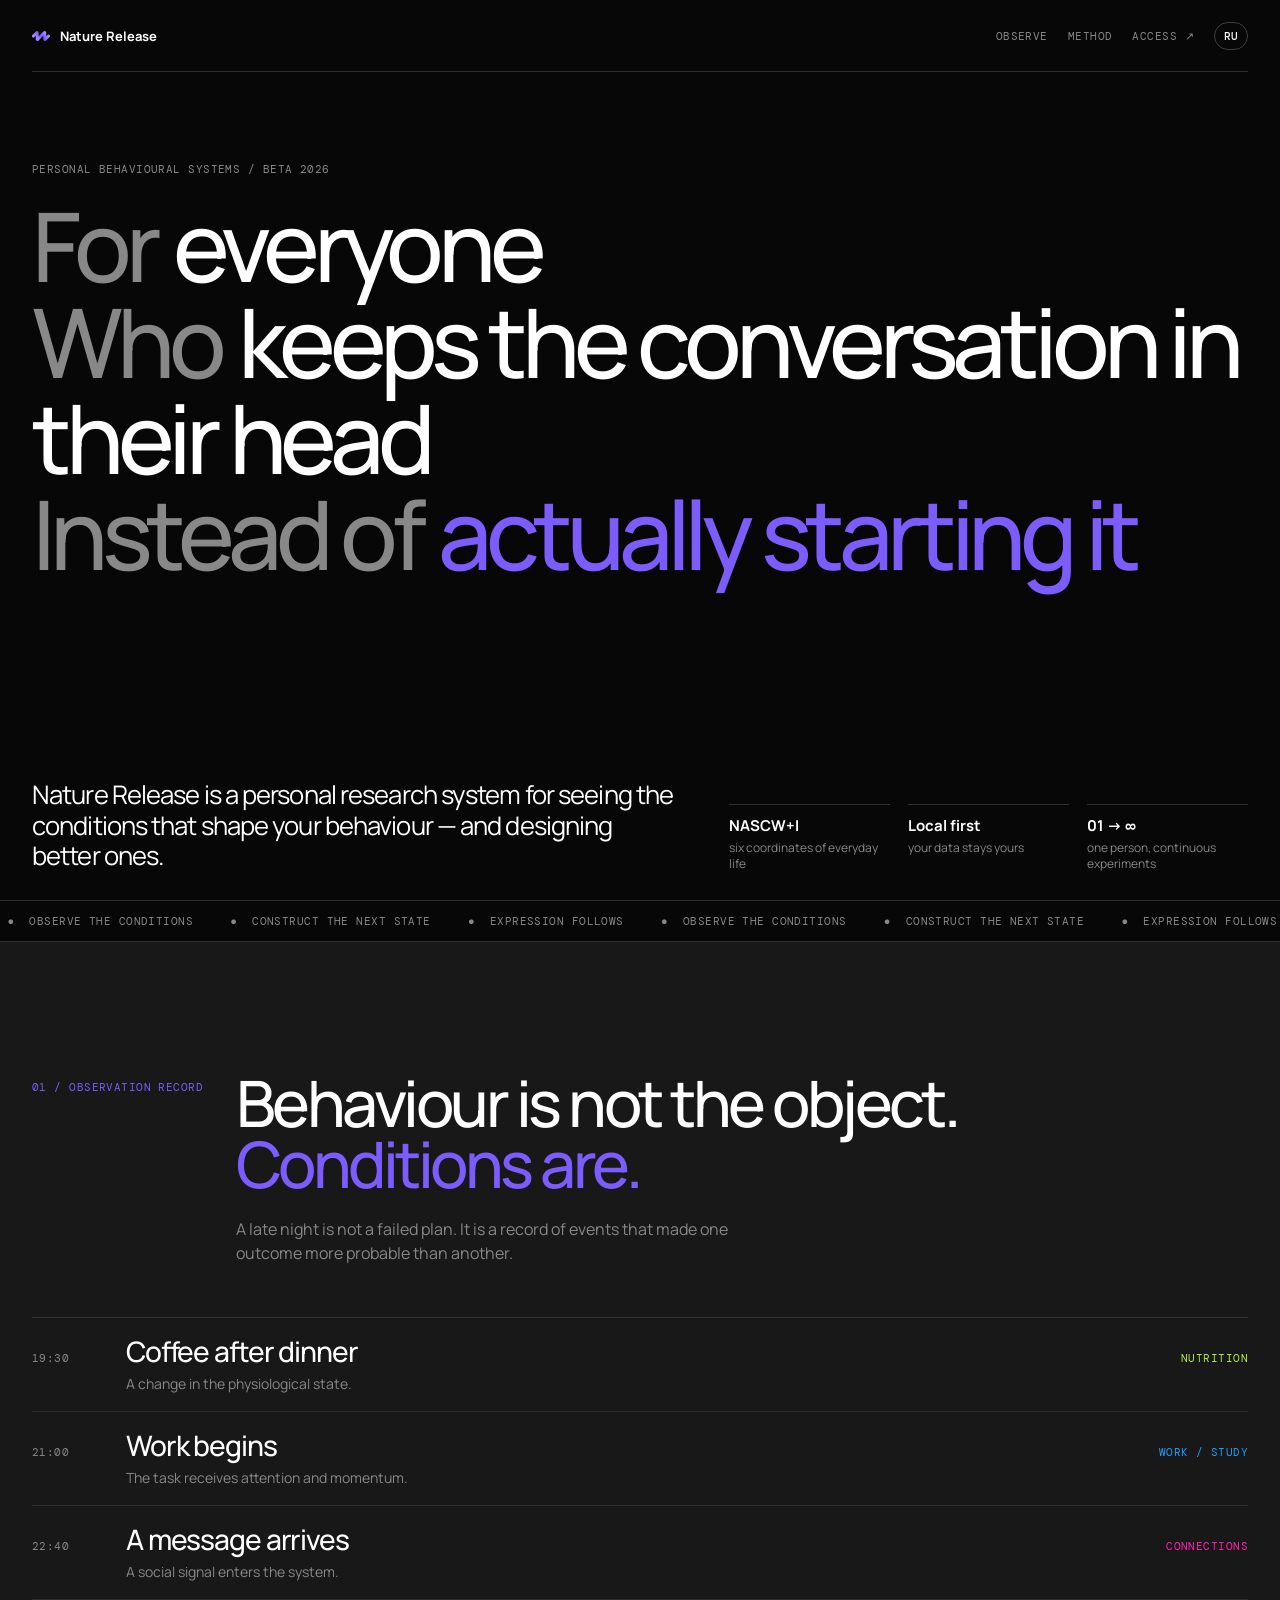
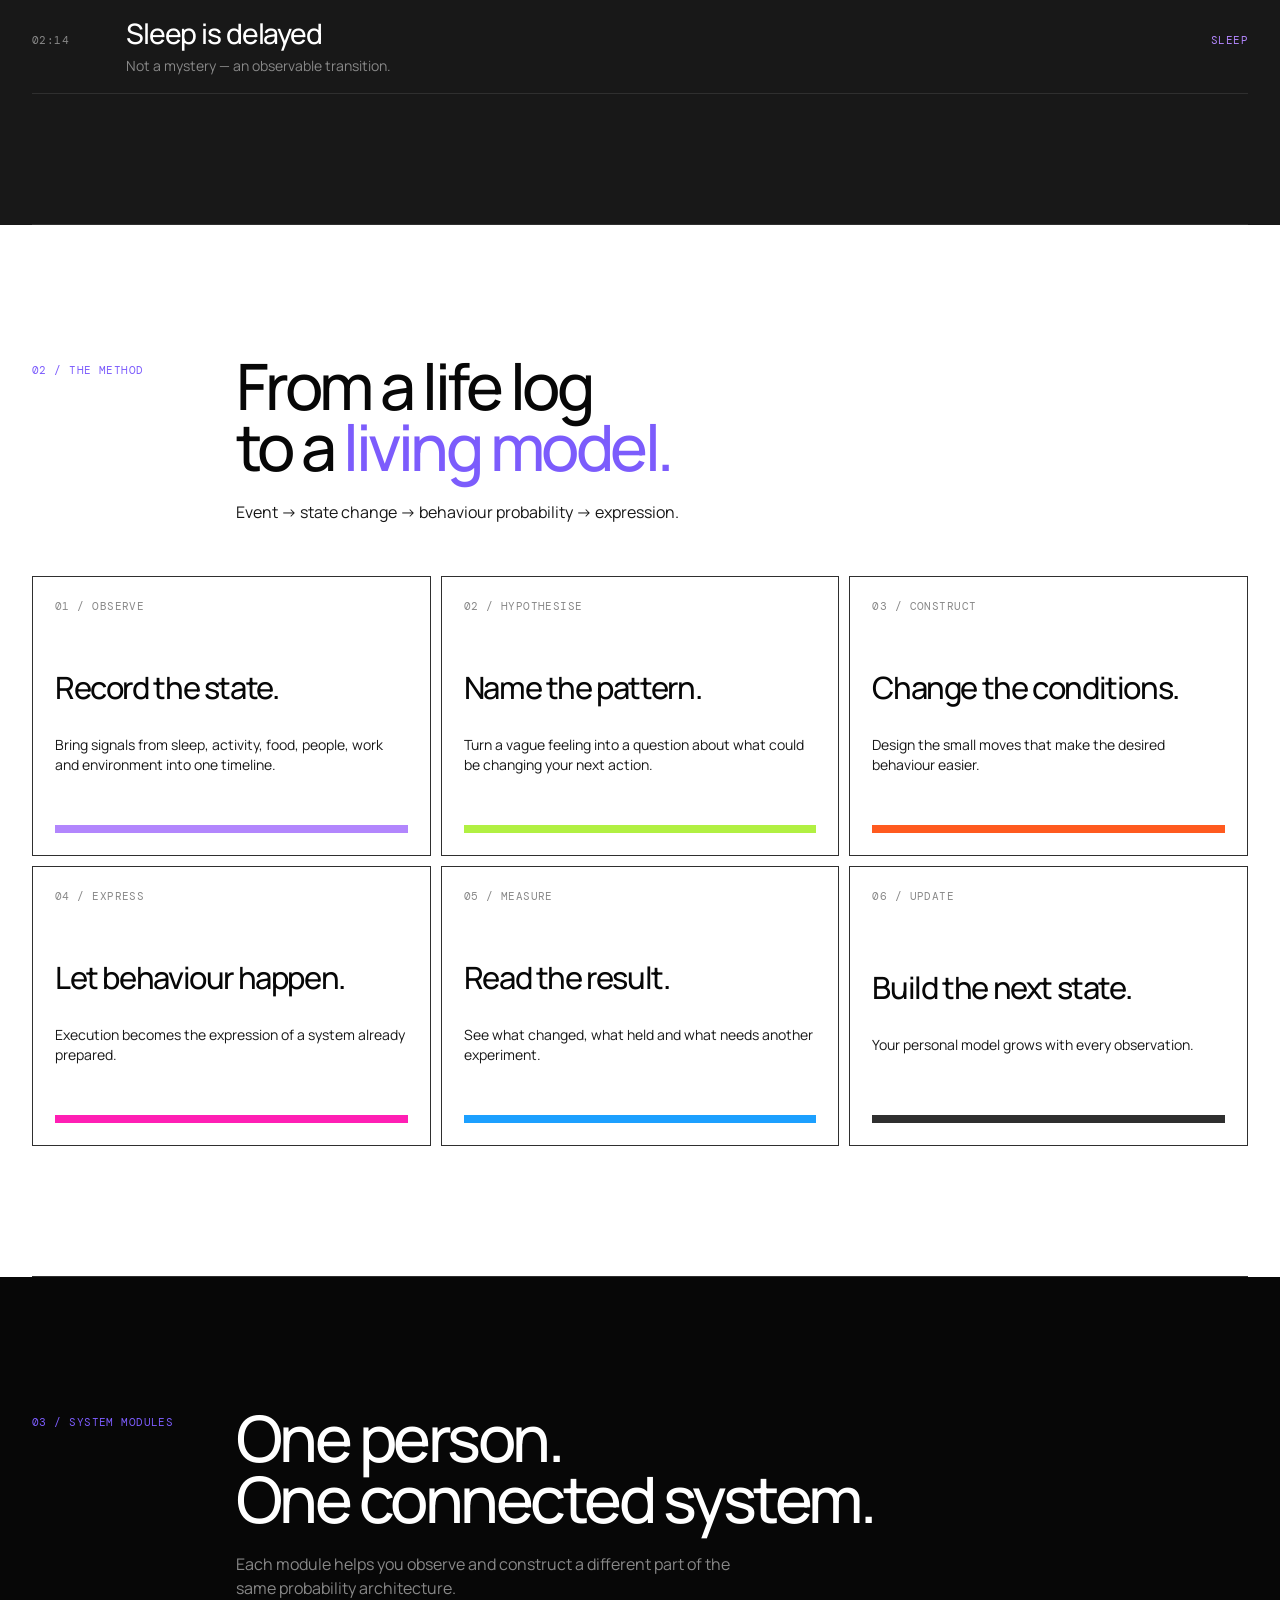
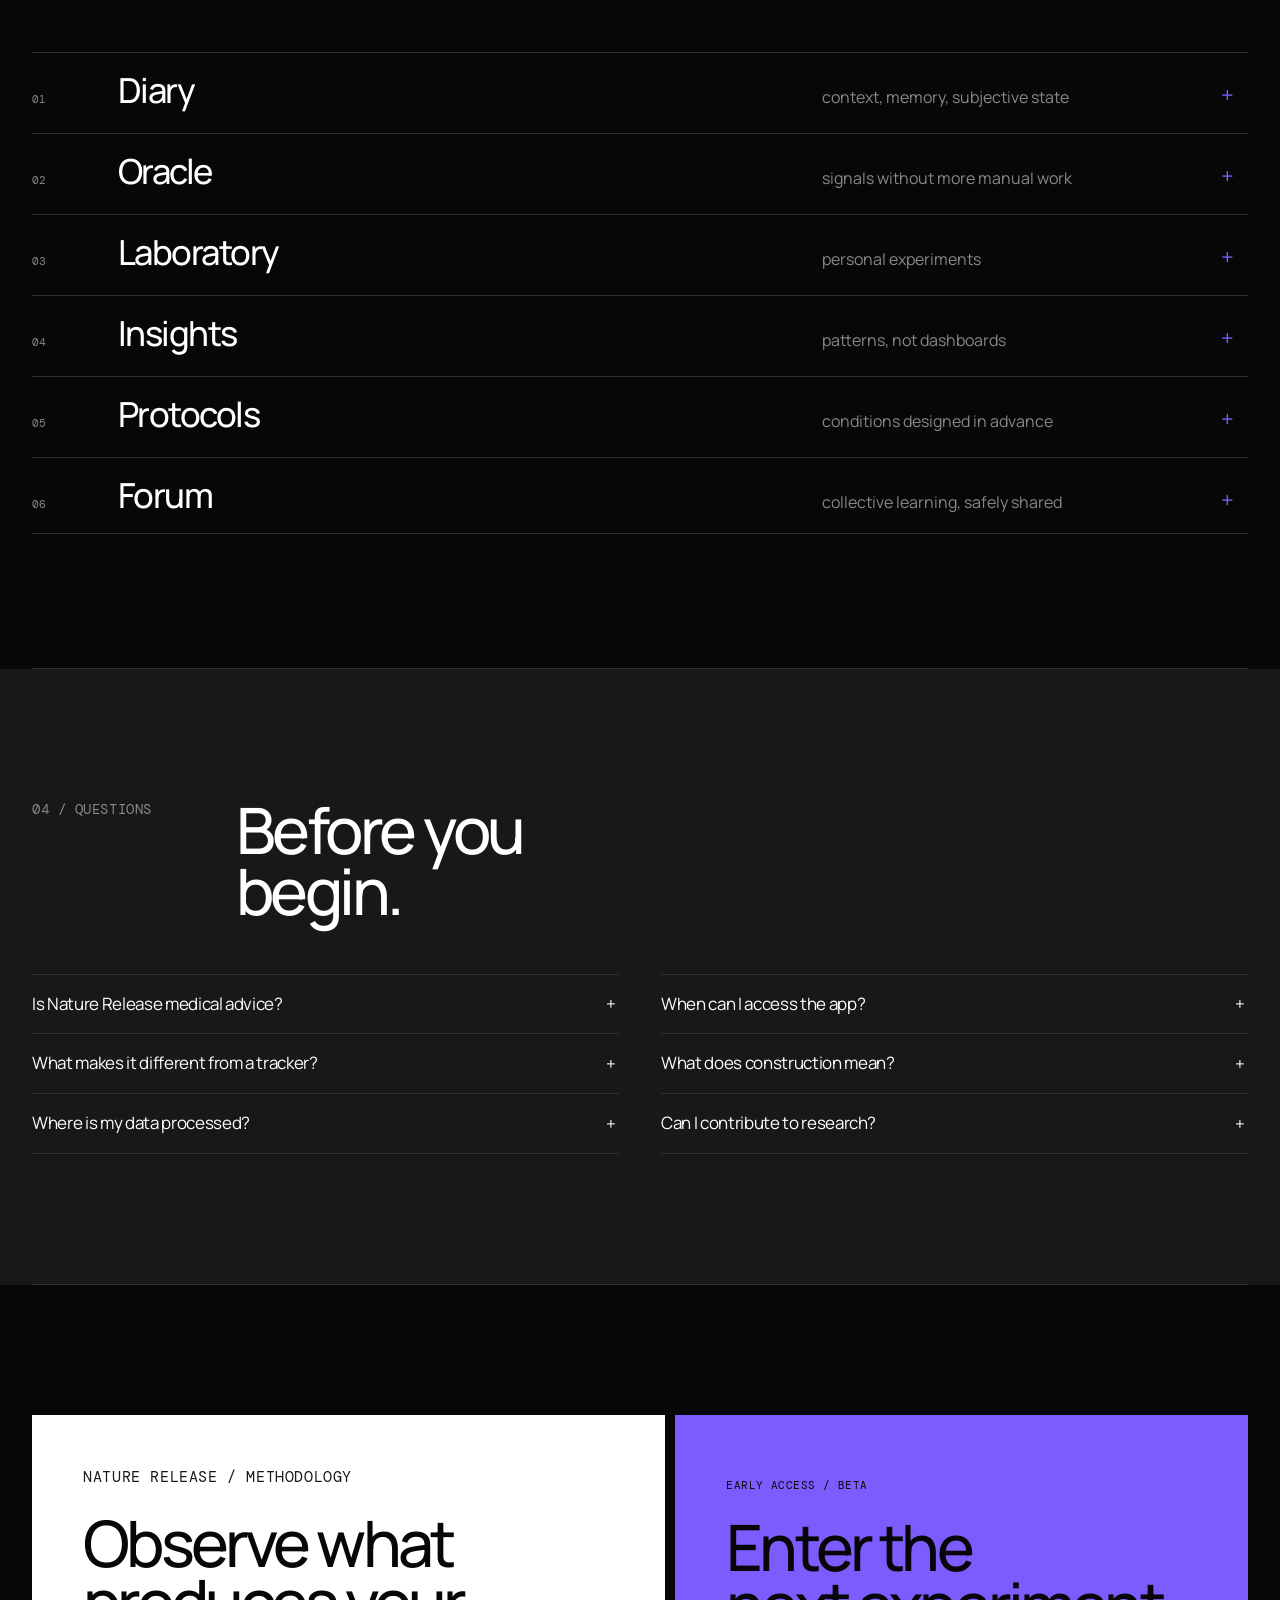
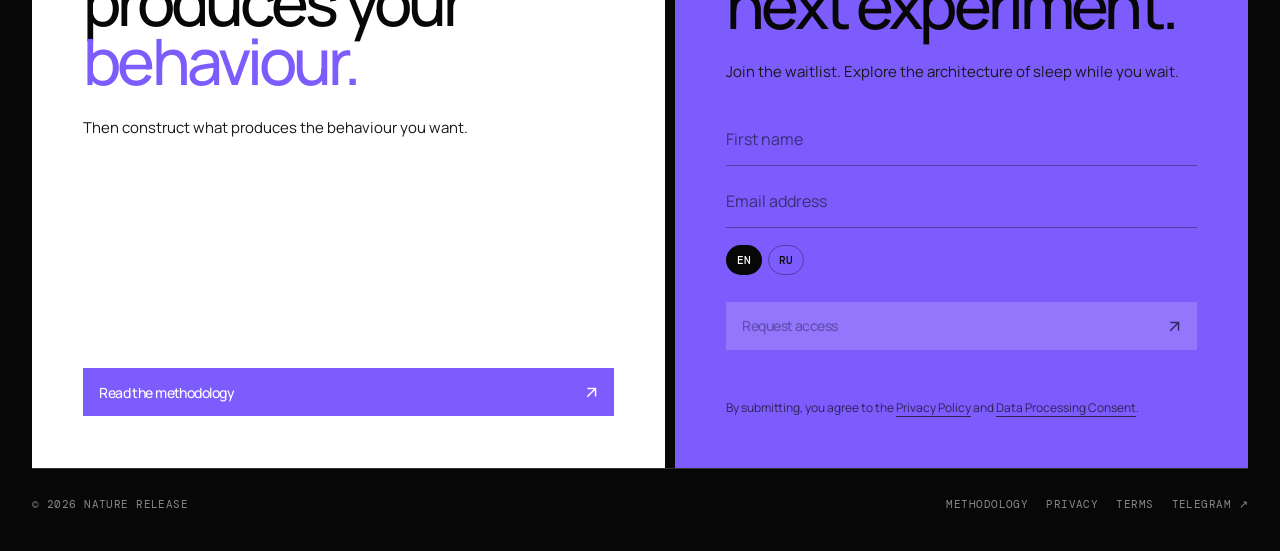
==== commit 049794df: "Localize landing headline and waitlist copy" ====
--- a/index.html
+++ b/index.html
@@ -91,12 +91,17 @@
   </script>
   <script>
     (() => {
+      content.RU.signupCopy = 'Присоединяйся к листу ожидания. Исследуй архитектуру сна, пока ждёшь.';
       const renderWithLandingTitle = render;
       render = () => {
         renderWithLandingTitle();
-        if (lang === 'EN') document.title = 'Understand and build your behaviour.';
+        document.title = lang === 'RU'
+          ? 'Пойми и конструируй своё поведение.'
+          : 'Understand and build your behaviour.';
       };
-      if (lang === 'EN') document.title = 'Understand and build your behaviour.';
+      document.title = lang === 'RU'
+        ? 'Пойми и конструируй своё поведение.'
+        : 'Understand and build your behaviour.';
     })();
   </script>
 </body>
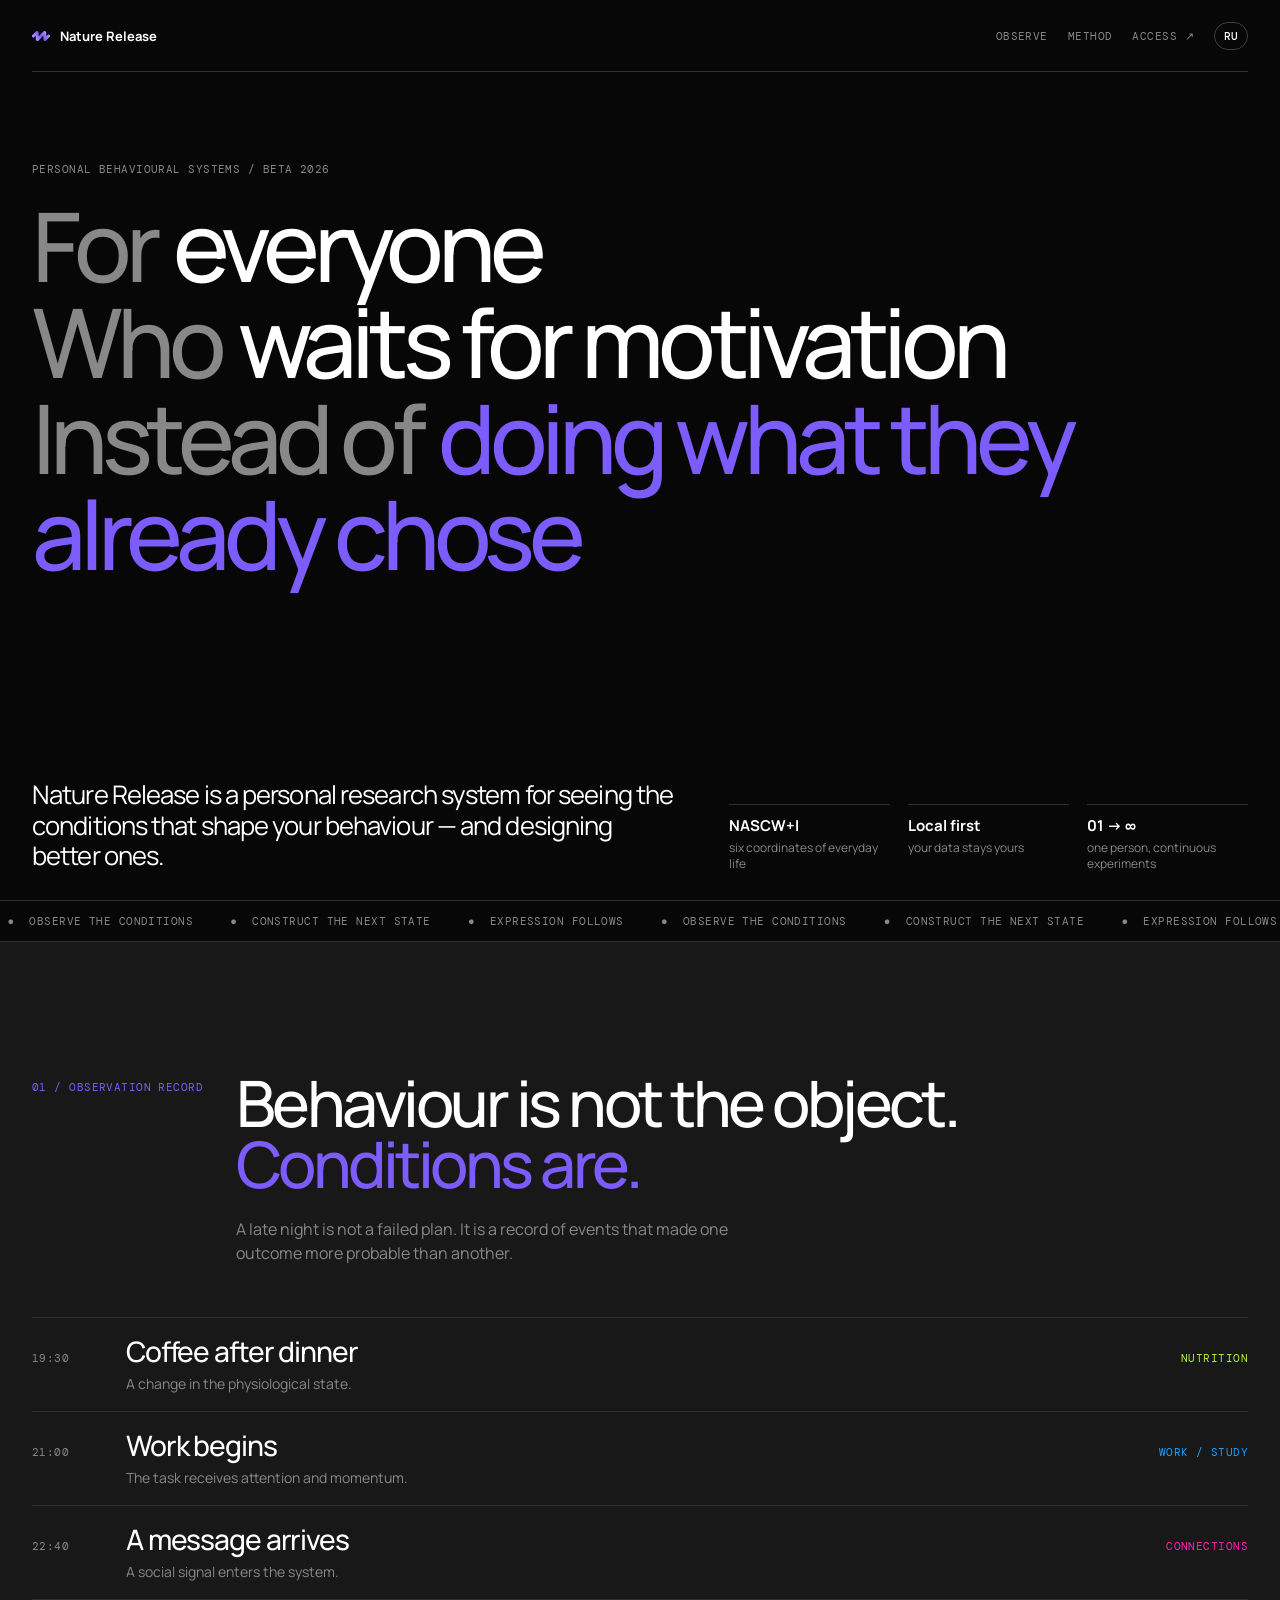
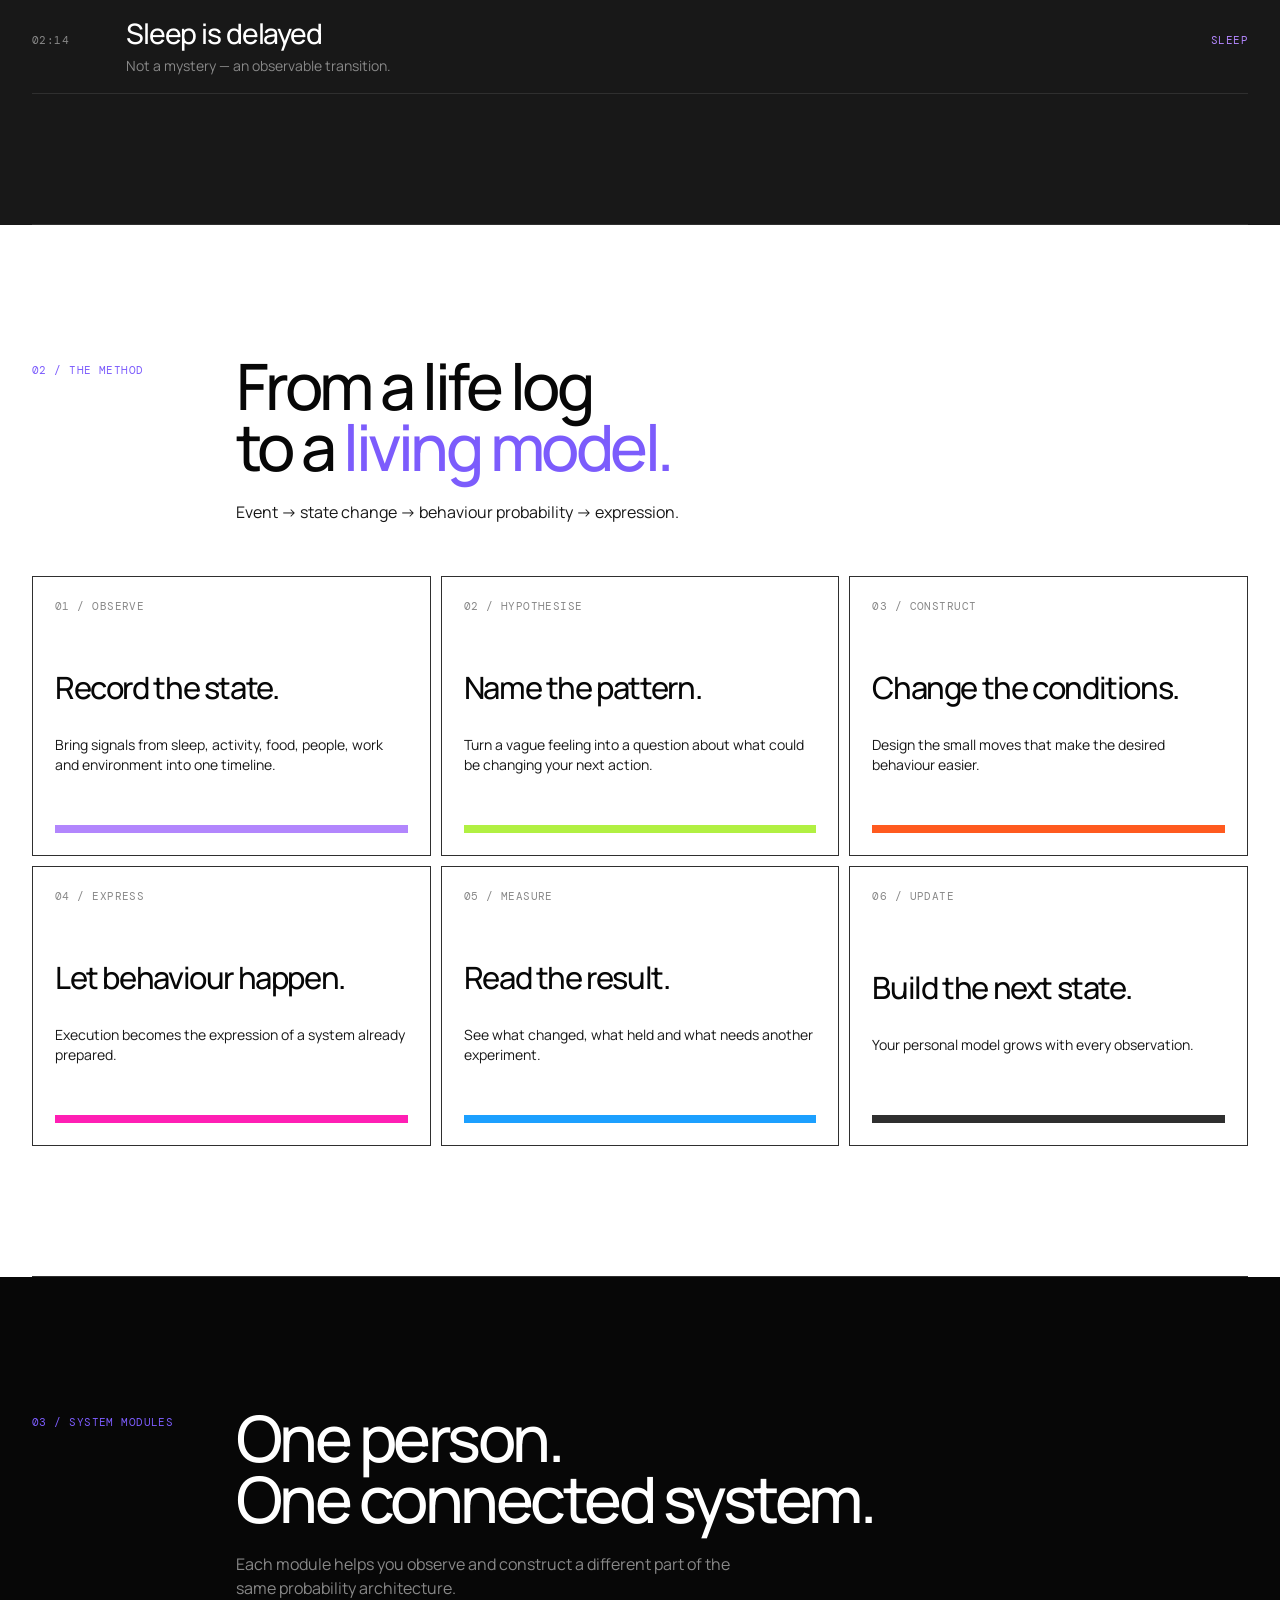
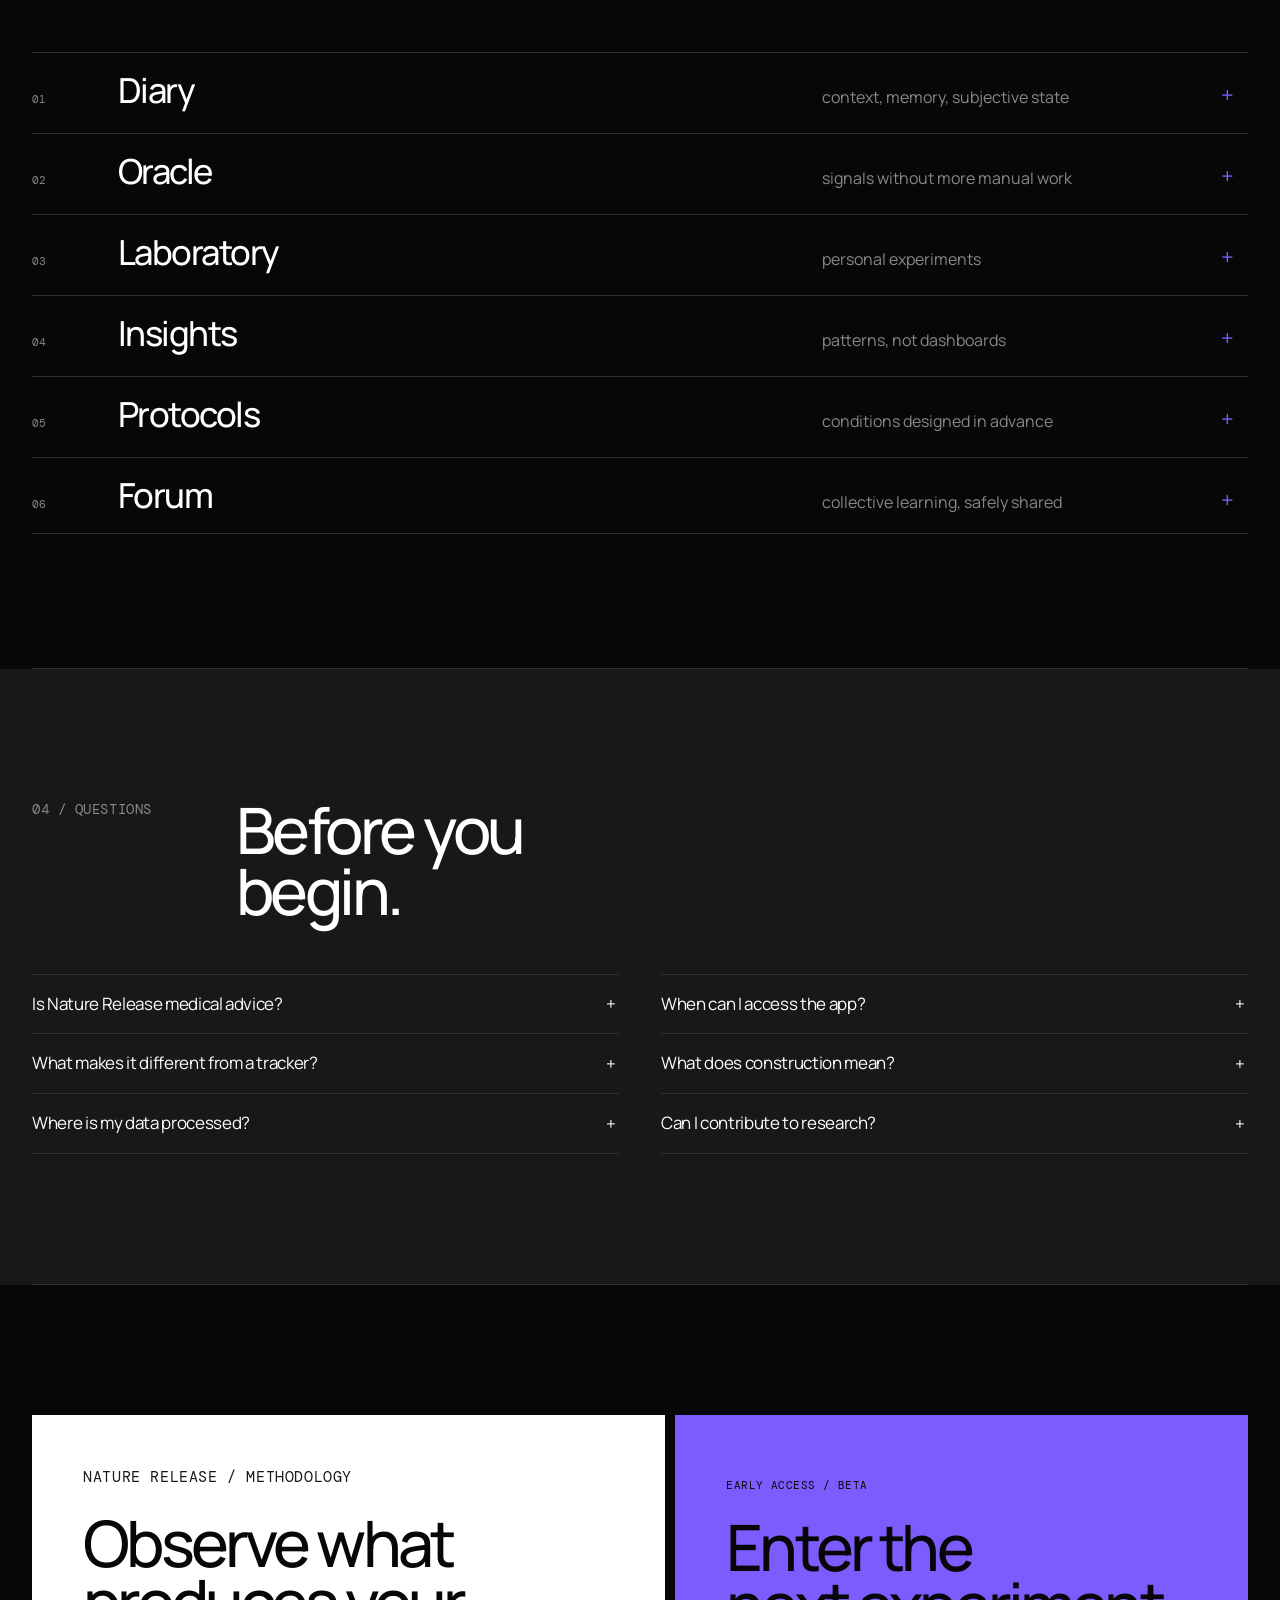
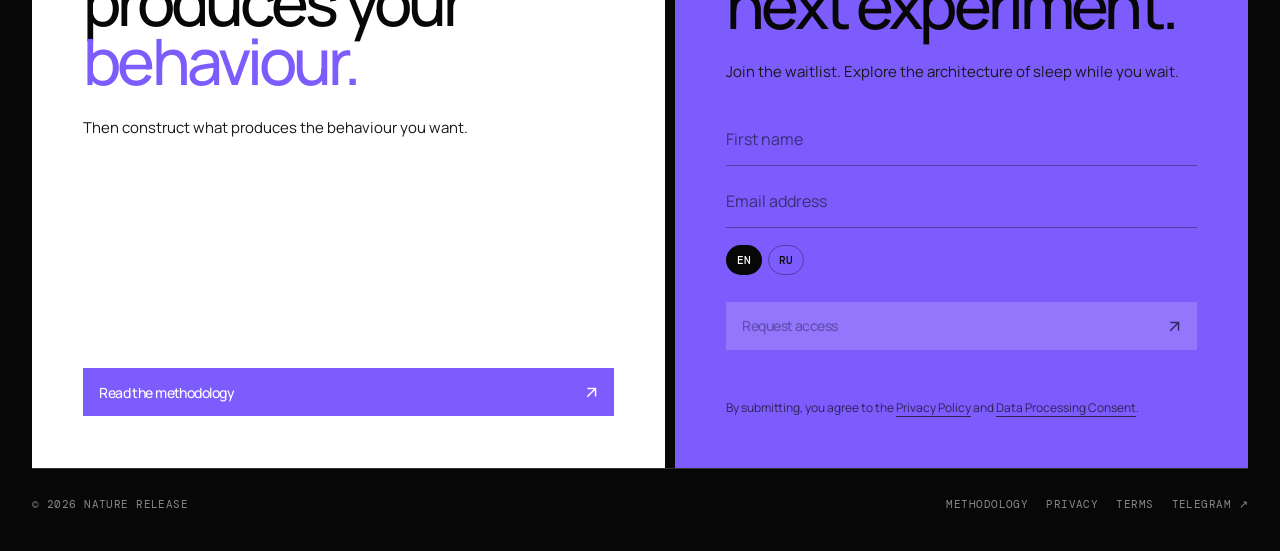
==== commit 21e5a7c3: "Set hero thesis rotation to 3.5 seconds" ====
--- a/index.html
+++ b/index.html
@@ -86,7 +86,7 @@
     const waitlistForm=$('#joinForm'),waitlistSubmit=$('#submit'),emailInput=$('#email');function updateWaitlistSubmit(){const ready=$('#name').value.trim().length>0&&emailInput.validity.valid&&emailInput.value.trim().length>0;waitlistSubmit.disabled=!ready;waitlistSubmit.setAttribute('aria-disabled',String(!ready));emailInput.setAttribute('aria-invalid',String(emailInput.value.length>0&&!emailInput.validity.valid))}['input','change'].forEach(eventName=>{ $('#name').addEventListener(eventName,updateWaitlistSubmit);emailInput.addEventListener(eventName,updateWaitlistSubmit)});waitlistForm.addEventListener('reset',()=>setTimeout(updateWaitlistSubmit));updateWaitlistSubmit();
     function enhanceFaqs(){document.querySelectorAll('.faq details').forEach((detail,index)=>{const summary=detail.querySelector('summary'),answer=document.createElement('div'),item=document.createElement('article'),button=document.createElement('button'),icon=document.createElement('span'),answerId=`faq-answer-${index+1}`;item.className='faq-item';item.dataset.faqId=String(index+1);item.setAttribute('aria-expanded','false');button.className='faq-toggle';button.type='button';button.setAttribute('aria-expanded','false');button.setAttribute('aria-controls',answerId);icon.className='faq-icon';icon.setAttribute('aria-hidden','true');icon.textContent='+';answer.className='faq-answer';answer.id=answerId;button.append(document.createTextNode(summary.textContent),icon);answer.append(...[...detail.children].filter(child=>child!==summary));item.append(button,answer);detail.replaceWith(item);button.addEventListener('click',()=>{const shouldOpen=item.getAttribute('aria-expanded')!=='true';document.querySelectorAll('.faq-item').forEach(other=>{other.setAttribute('aria-expanded','false');other.querySelector('.faq-toggle')?.setAttribute('aria-expanded','false')});item.setAttribute('aria-expanded',String(shouldOpen));button.setAttribute('aria-expanded',String(shouldOpen));if(shouldOpen)nrAnalytics.track('landing_faq_opened',{faq_question_id:item.dataset.faqId})})})}const baseRender=render;render=()=>{baseRender();enhanceFaqs()};
     const heroCopy={EN:{forLabel:'For',for:'everyone',who:'Who',instead:'Instead of'},RU:{forLabel:'Для',for:'каждого,',who:'кто',instead:'вместо того, чтобы'}},heroTheses=window.NatureReleaseHeroTheses||{EN:[],RU:[]};let heroThesisOrder=[],heroThesisPosition=0;function getHeroTheses(){return heroTheses[lang]||heroTheses.EN||[]}function shuffleHeroTheses(previousIndex){const list=getHeroTheses(),order=list.map((_,index)=>index);for(let index=order.length-1;index>0;index-=1){const nextIndex=Math.floor(Math.random()*(index+1));[order[index],order[nextIndex]]=[order[nextIndex],order[index]]}if(order.length>1&&order[0]===previousIndex)[order[0],order[1]]=[order[1],order[0]];heroThesisOrder=order;heroThesisPosition=0}function currentHeroThesis(){const list=getHeroTheses();if(!list.length)return null;if(!heroThesisOrder.length)shuffleHeroTheses();return list[heroThesisOrder[heroThesisPosition]]}function advanceHeroThesis(){const previousIndex=heroThesisOrder[heroThesisPosition];if(heroThesisPosition>=heroThesisOrder.length-1)shuffleHeroTheses(previousIndex);else heroThesisPosition+=1}function renderHeroThesis(animate=false){const update=()=>{const item=currentHeroThesis();if(!item)return;$('#heroForLabel').textContent=heroCopy[lang].forLabel;$('#heroFor').textContent=heroCopy[lang].for;$('#heroWhoLabel').textContent=heroCopy[lang].who;$('#heroInsteadLabel').textContent=heroCopy[lang].instead;$('#heroWho').textContent=item.who;$('#heroInstead').textContent=item.instead},who=$('#heroWho'),instead=$('#heroInstead');if(!animate){update();return}who.classList.add('is-leaving');window.setTimeout(()=>instead.classList.add('is-leaving'),10);window.setTimeout(()=>{update();who.classList.replace('is-leaving','is-entering');window.requestAnimationFrame(()=>window.requestAnimationFrame(()=>who.classList.remove('is-entering')))},320);window.setTimeout(()=>{instead.classList.replace('is-leaving','is-entering');window.requestAnimationFrame(()=>window.requestAnimationFrame(()=>instead.classList.remove('is-entering')))},330)}const renderedWithHero=render;render=()=>{renderedWithHero();renderHeroThesis()};
-    const observer=new IntersectionObserver(es=>es.forEach(e=>{if(e.isIntersecting)e.target.classList.add('visible')}),{threshold:.08}),heroRotationInterval=window.NatureReleaseHeroInterval===2500?2500:6000;document.querySelectorAll('.reveal').forEach(e=>observer.observe(e));render();if(!window.matchMedia('(prefers-reduced-motion: reduce)').matches)window.setInterval(()=>{advanceHeroThesis();renderHeroThesis(true)},heroRotationInterval);
+    const observer=new IntersectionObserver(es=>es.forEach(e=>{if(e.isIntersecting)e.target.classList.add('visible')}),{threshold:.08}),heroRotationInterval=window.NatureReleaseHeroInterval===2500?2500:3500;document.querySelectorAll('.reveal').forEach(e=>observer.observe(e));render();if(!window.matchMedia('(prefers-reduced-motion: reduce)').matches)window.setInterval(()=>{advanceHeroThesis();renderHeroThesis(true)},heroRotationInterval);
     async function resolveVisitorRegion(){let geo={country_code:null,region:null,source:'unavailable'};try{const cached=JSON.parse(sessionStorage.getItem('nr-landing-geo')||'null');if(cached&&Date.now()-cached.savedAt<21600000)geo={...cached,source:'cache'};else{const controller=new AbortController();const timeout=setTimeout(()=>controller.abort(),1800);const response=await fetch('https://ipwho.is/',{signal:controller.signal,cache:'no-store'});clearTimeout(timeout);const data=await response.json();if(data.success!==false){geo={country_code:data.country_code||null,region:data.region||null,source:'ipwho.is'};sessionStorage.setItem('nr-landing-geo',JSON.stringify({...geo,savedAt:Date.now()}))}}}catch(_){ }const nextLanguage=geo.country_code==='RU'?'RU':'EN';if(lang!==nextLanguage){lang=nextLanguage;formLang=nextLanguage;localStorage.setItem('nr-lang',nextLanguage);render()}nrAnalytics.track('landing_page_viewed',{visitor_country:geo.country_code,visitor_region:geo.region,geo_source:geo.source})}resolveVisitorRegion();
   </script>
   <script>
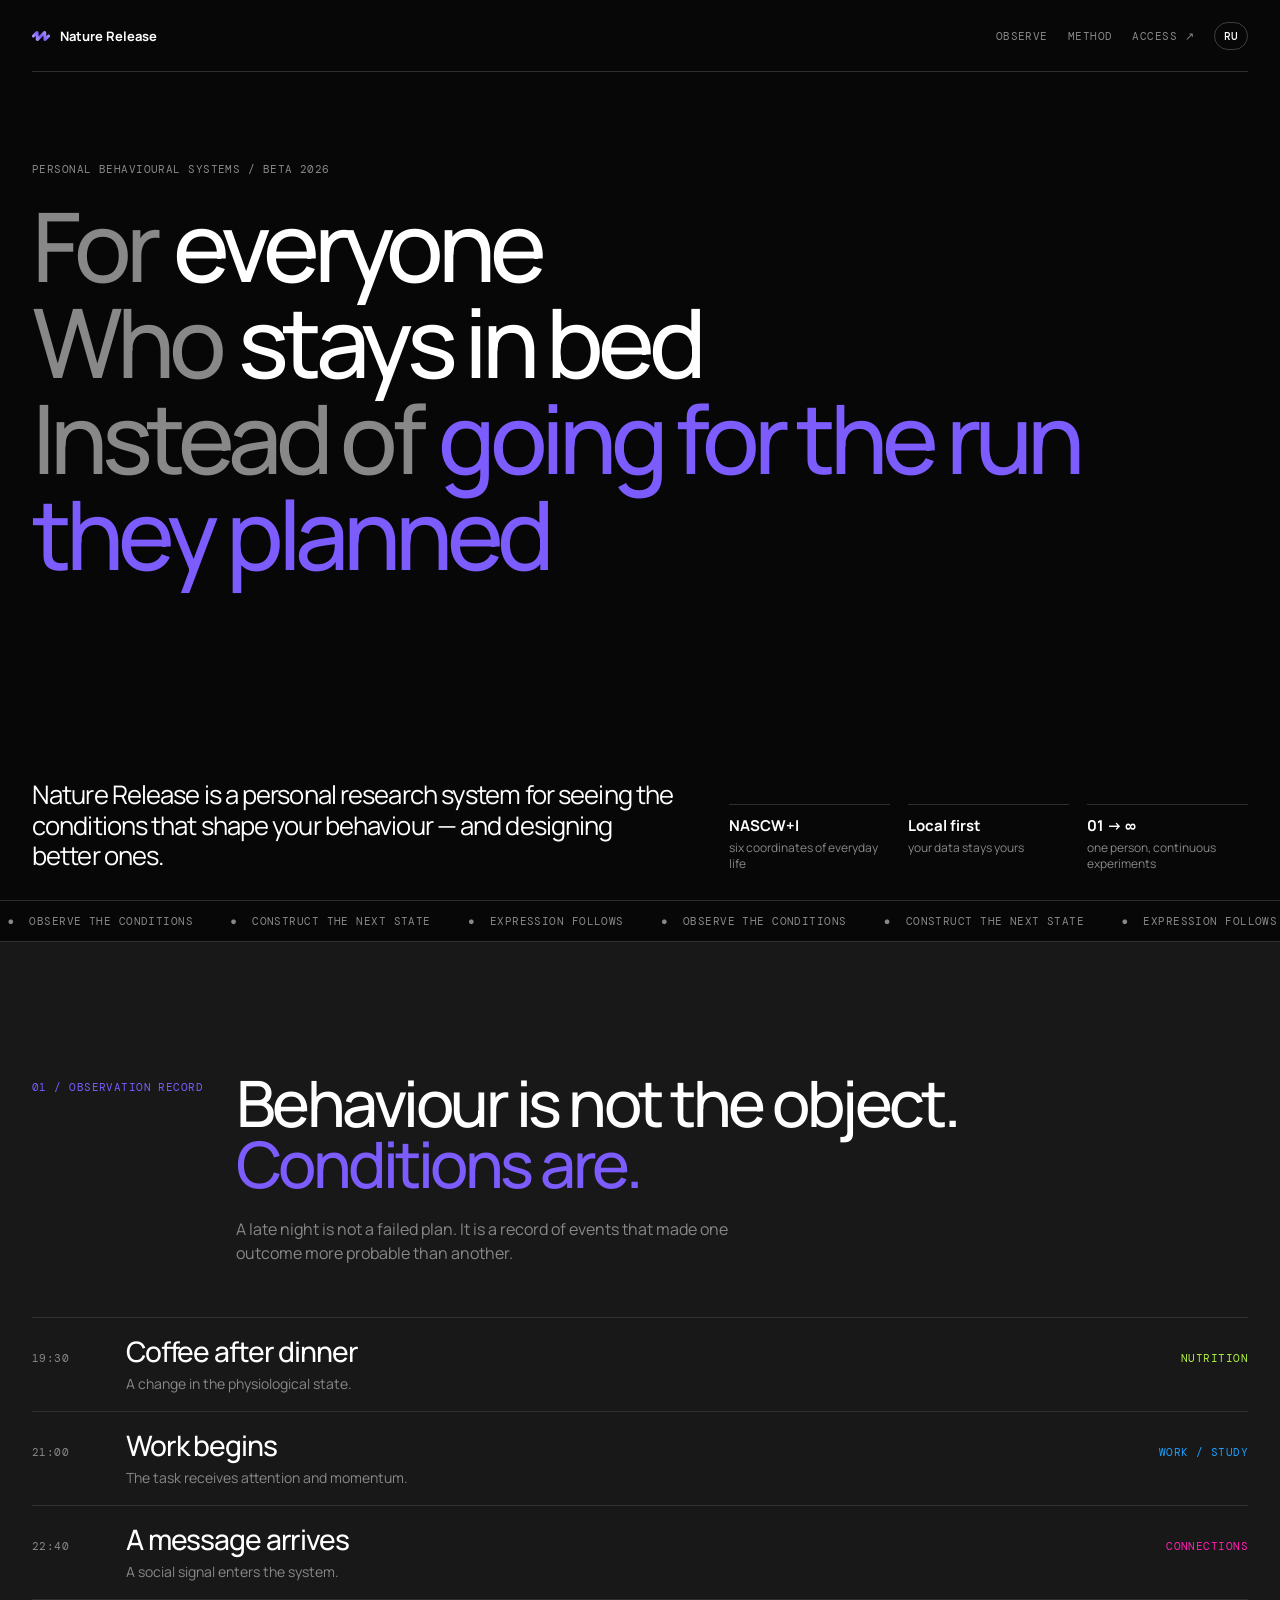
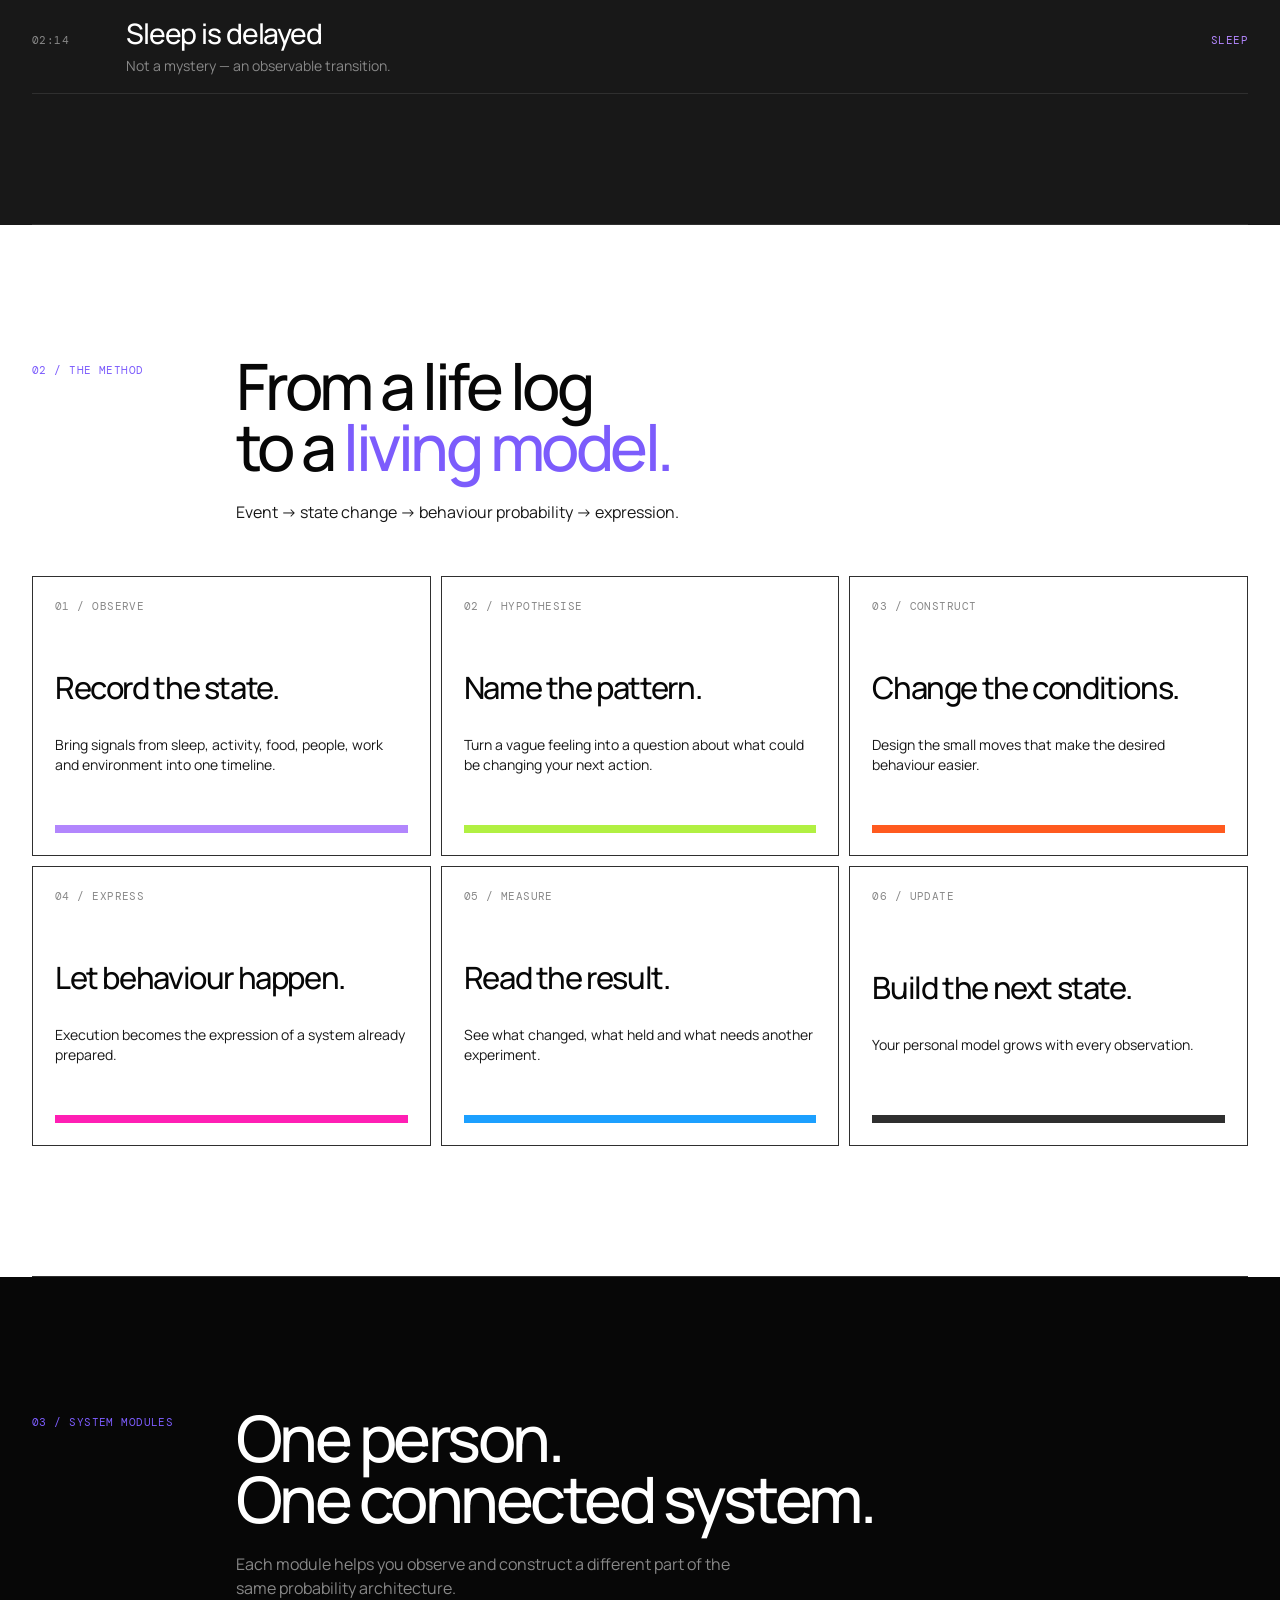
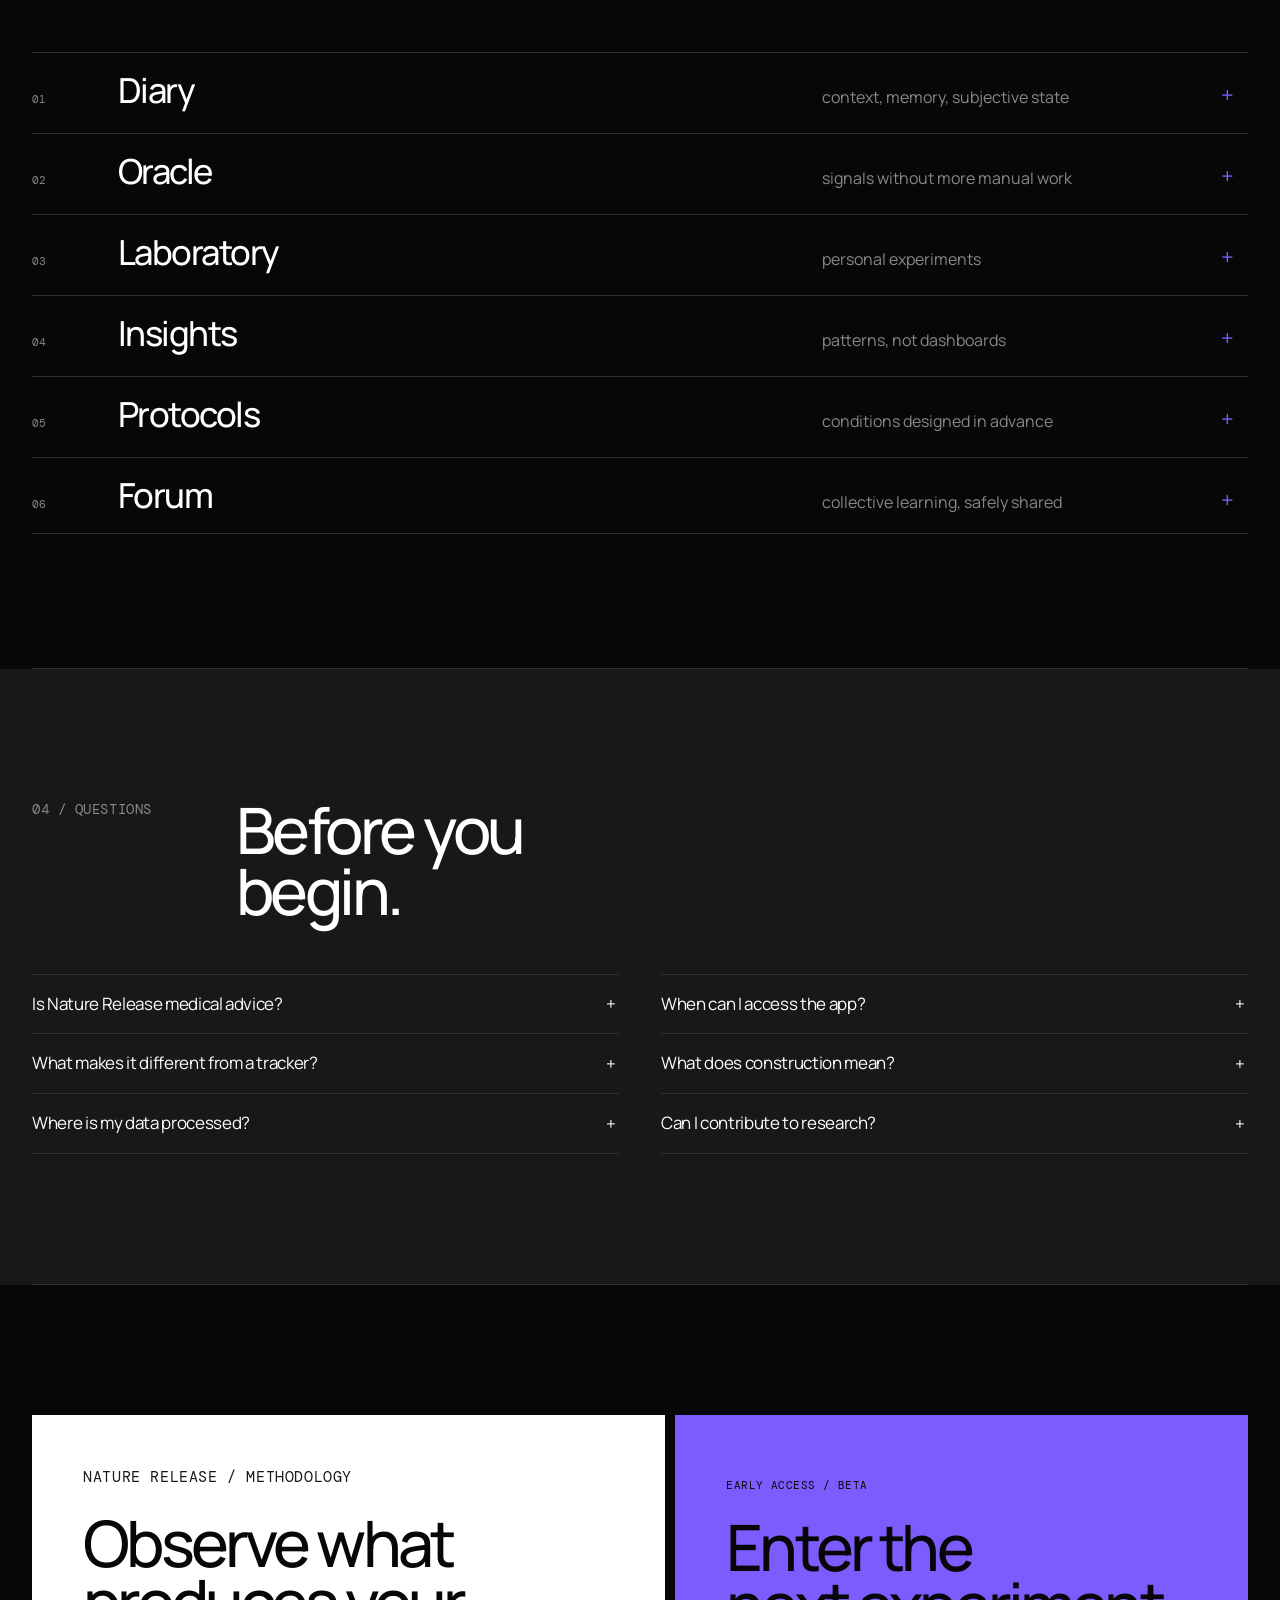
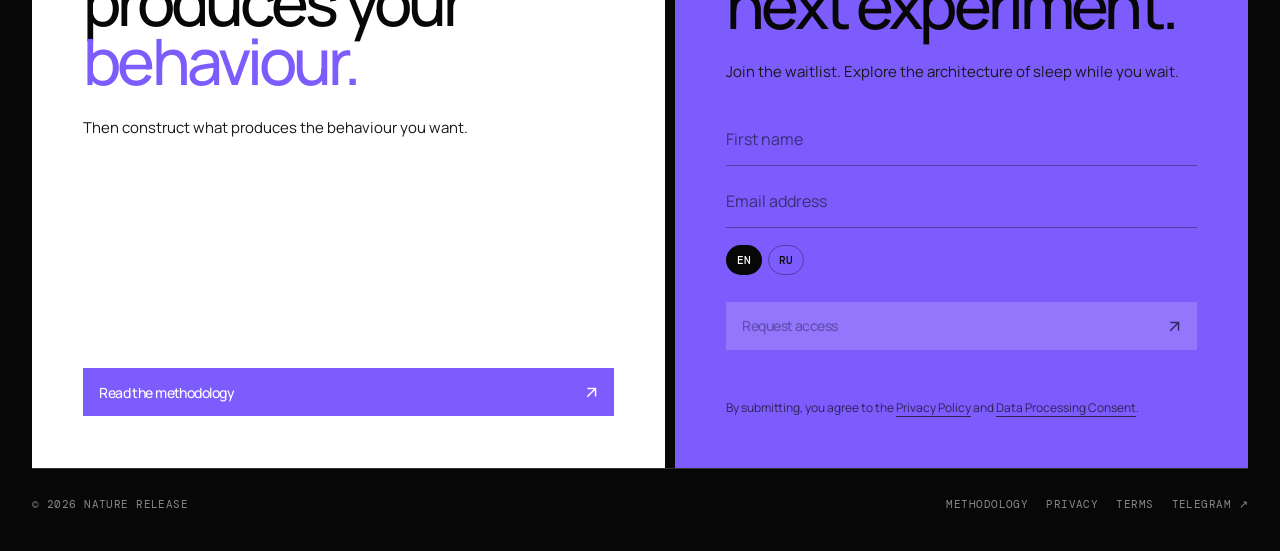
==== commit 3d5c043f: "Add social preview logo metadata" ====
--- a/index.html
+++ b/index.html
@@ -3,6 +3,15 @@
 <head>
   <meta charset="utf-8"><meta name="viewport" content="width=device-width,initial-scale=1">
   <meta name="description" content="Nature Release is a personal research system for understanding the conditions that shape behaviour.">
+  <meta property="og:type" content="website">
+  <meta property="og:site_name" content="Nature Release">
+  <meta property="og:title" content="Understand and build your behaviour.">
+  <meta property="og:description" content="A personal research system for understanding the conditions that shape behaviour.">
+  <meta property="og:image" content="https://naturerelease.com/assets/icons/nature-release/white-signal.png?v=og-v1">
+  <meta property="og:image:width" content="1000">
+  <meta property="og:image:height" content="1000">
+  <meta name="twitter:card" content="summary">
+  <meta name="twitter:image" content="https://naturerelease.com/assets/icons/nature-release/white-signal.png?v=og-v1">
   <title>Understand and build your behaviour.</title>
   <link rel="icon" type="image/png" sizes="512x512" href="assets/icons/nature-release/white-signal.png?v=favicon-v1">
   <link rel="shortcut icon" href="assets/icons/nature-release/white-signal.png?v=favicon-v1">
